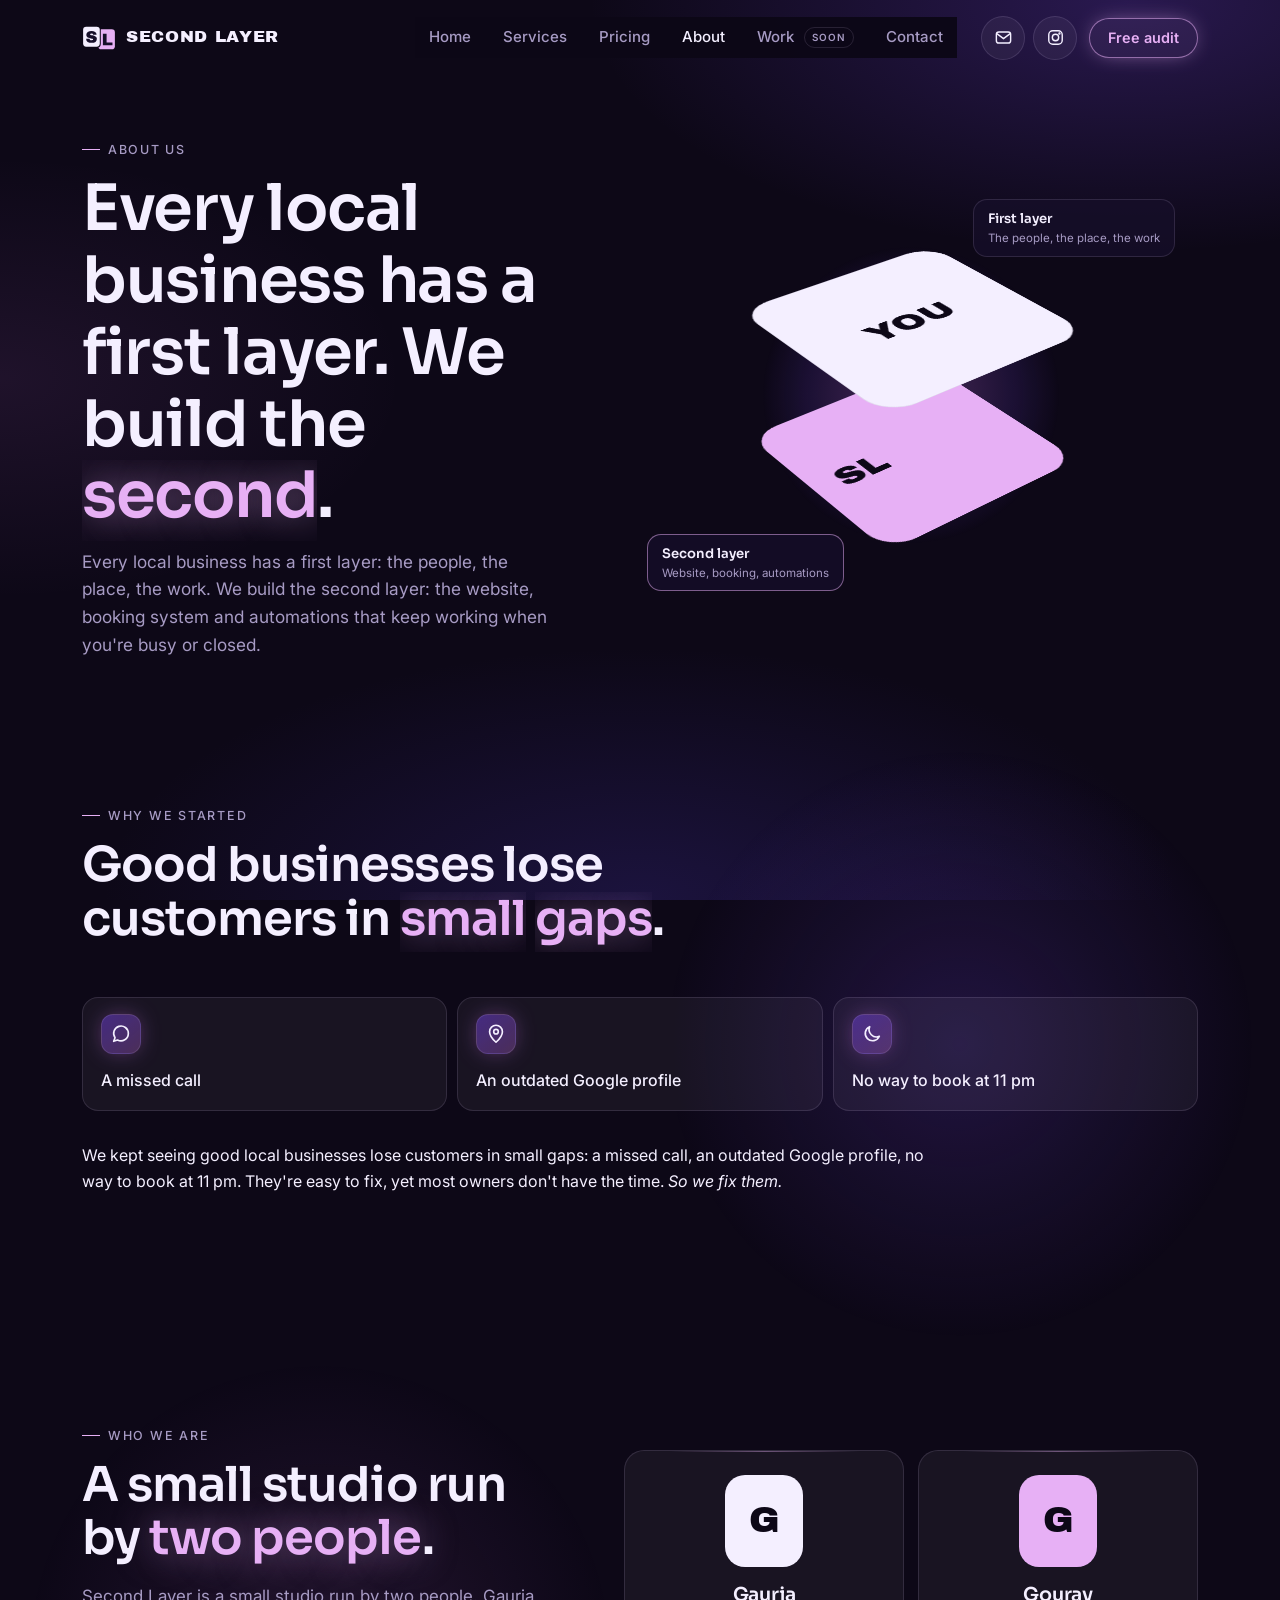
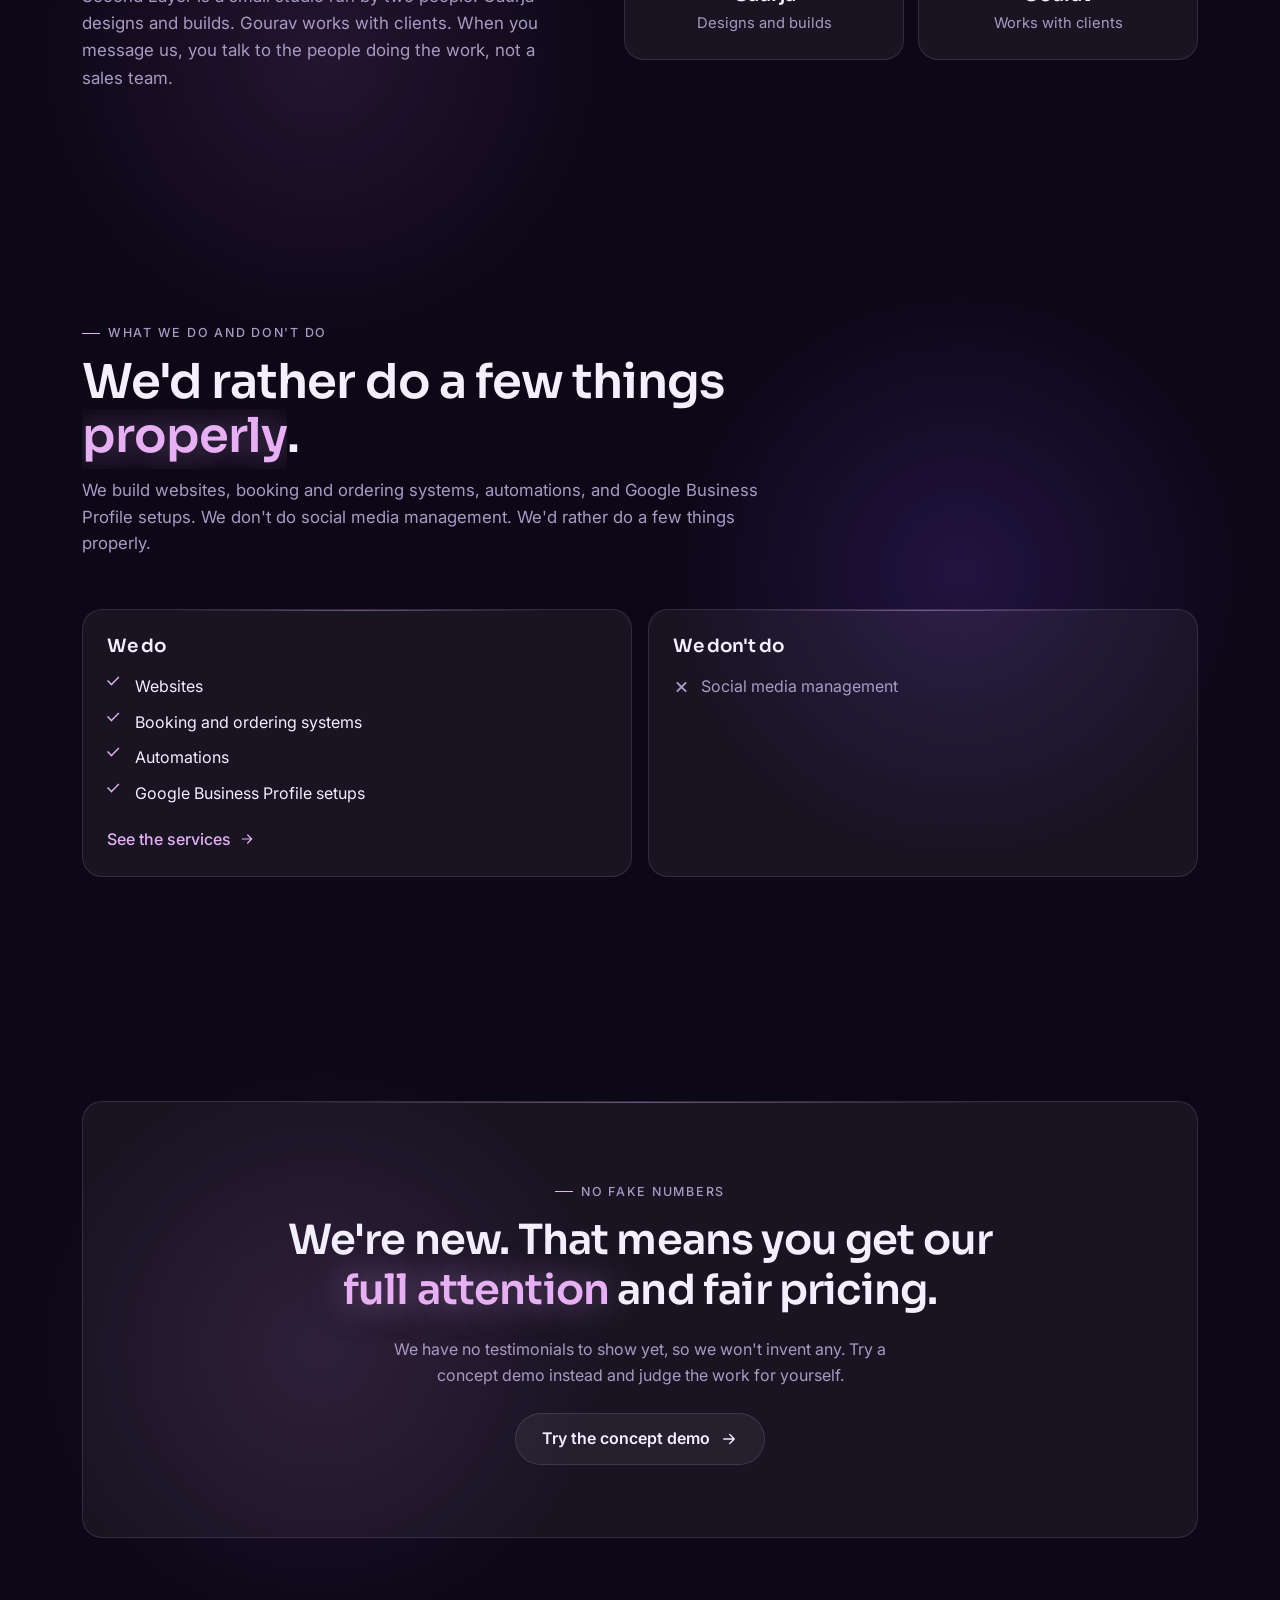
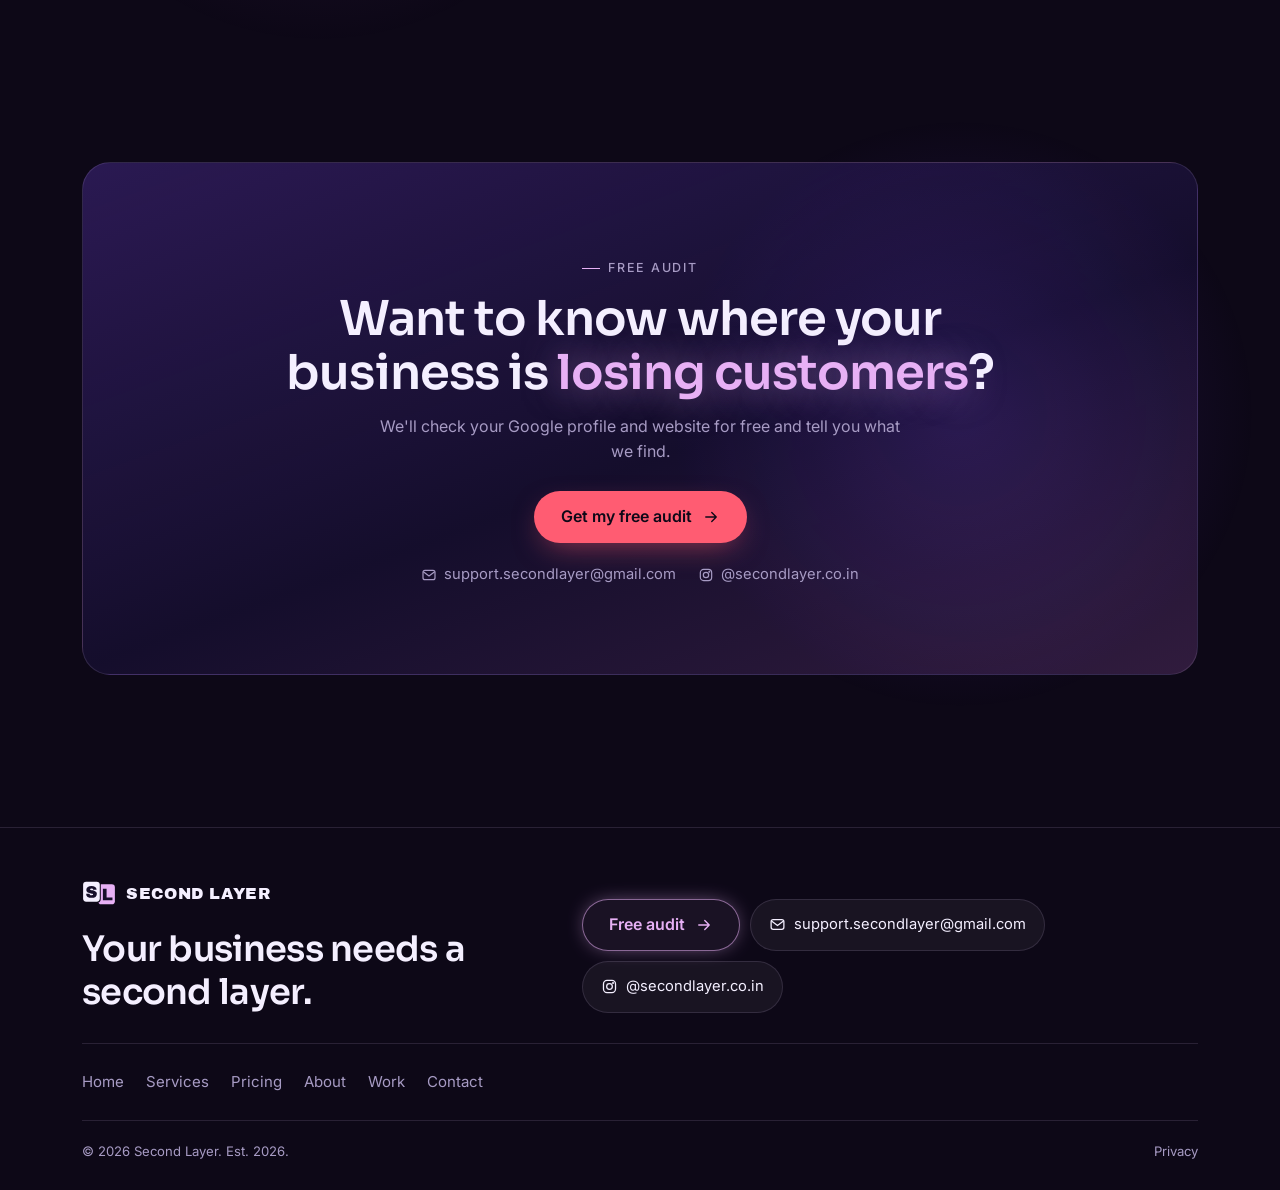
==== secondlayer-website/about.html @ 701767be "Add files via upload" ====
<!doctype html>
<html lang="en">
<head>
<meta charset="utf-8">
<meta name="viewport" content="width=device-width, initial-scale=1">
<title>About us | Second Layer</title>
<meta name="description" content="Every local business has a first layer: the people, the place, the work. Second Layer is a small studio that builds the second one.">
<meta name="theme-color" content="#160F2A">
<link rel="canonical" href="https://secondlayer.co.in/about">
<meta property="og:type" content="website">
<meta property="og:site_name" content="Second Layer">
<meta property="og:title" content="About us | Second Layer">
<meta property="og:description" content="A small studio that builds the second layer for local businesses.">
<meta property="og:image" content="https://secondlayer.co.in/assets/img/second-layer-logo-dark-bg.png">
<link rel="icon" href="assets/img/favicon.svg" type="image/svg+xml">
<link rel="icon" href="assets/img/favicon.ico" sizes="any">
<link rel="apple-touch-icon" href="assets/img/favicon-180.png">
<link rel="preconnect" href="https://fonts.googleapis.com">
<link rel="preconnect" href="https://fonts.gstatic.com" crossorigin>
<link rel="stylesheet" href="https://fonts.googleapis.com/css2?family=Inter:wght@400;500;600&family=Sora:wght@600&display=swap">
<link rel="stylesheet" href="https://fonts.googleapis.com/css2?family=Archivo+Black&text=SECONDLAYERYOUG&display=swap">
<link rel="stylesheet" href="assets/css/styles.css">
<script>document.documentElement.classList.add('js');</script>
</head>
<body data-page="about">
<a class="skip" href="#main">Skip to content</a>
<header id="site-nav"></header>

<main id="main">
  <!-- 1. The idea -->
  <section class="page-hero">
    <div class="container story">
      <div>
        <span class="eyebrow rv">About us</span>
        <h1 class="rv">Every local business has a first layer. We build the <span class="hl">second</span>.</h1>
        <p class="rv">Every local business has a first layer: the people, the place, the work. We build the second layer: the website, booking system and automations that keep working when you're busy or closed.</p>
      </div>
      <div class="layers rv" data-layers role="img" aria-label="Two stacked layers: your business on top, Second Layer underneath">
        <div class="layers-inner">
          <div class="layer two">SL</div>
          <div class="layer one">YOU</div>
        </div>
        <span class="layer-tag t1">First layer<small>The people, the place, the work</small></span>
        <span class="layer-tag t2">Second layer<small>Website, booking, automations</small></span>
      </div>
    </div>
  </section>

  <!-- 2. Why we started -->
  <section class="section">
    <div class="container">
      <div class="section-head rv">
        <span class="eyebrow">Why we started</span>
        <h2>Good businesses lose customers in <span class="hl">small gaps</span>.</h2>
      </div>
      <div class="gaps">
        <div class="gap-chip rv"><span class="icon-chip" data-icon="chat"></span>A missed call</div>
        <div class="gap-chip rv" style="--d:.1s"><span class="icon-chip" data-icon="pin"></span>An outdated Google profile</div>
        <div class="gap-chip rv" style="--d:.2s"><span class="icon-chip" data-icon="moon"></span>No way to book at 11 pm</div>
      </div>
      <p class="story big rv" style="margin-top:32px;max-width:860px;display:block">We kept seeing good local businesses lose customers in small gaps: a missed call, an outdated Google profile, no way to book at 11 pm. They're easy to fix, yet most owners don't have the time. <em>So we fix them.</em></p>
    </div>
  </section>

  <!-- 3. Who we are -->
  <section class="section">
    <div class="container story flip-side">
      <div class="people">
        <article class="card person rv"><div class="avatar" aria-hidden="true">G</div><h3>Gaurja</h3><p>Designs and builds</p></article>
        <article class="card person rv" style="--d:.1s"><div class="avatar" aria-hidden="true">G</div><h3>Gourav</h3><p>Works with clients</p></article>
      </div>
      <div class="rv">
        <span class="eyebrow">Who we are</span>
        <h2 style="margin:12px 0 18px">A small studio run by <span class="hl">two people</span>.</h2>
        <p class="muted" style="font-size:1.06rem">Second Layer is a small studio run by two people. Gaurja designs and builds. Gourav works with clients. When you message us, you talk to the people doing the work, not a sales team.</p>
      </div>
    </div>
  </section>

  <!-- 4. What we do and don't do -->
  <section class="section">
    <div class="container">
      <div class="section-head rv">
        <span class="eyebrow">What we do and don't do</span>
        <h2>We'd rather do a few things <span class="hl">properly</span>.</h2>
        <p>We build websites, booking and ordering systems, automations, and Google Business Profile setups. We don't do social media management. We'd rather do a few things properly.</p>
      </div>
      <div class="grid c2">
        <article class="card do rv">
          <h3>We do</h3>
          <ul class="check-list">
            <li>Websites</li>
            <li>Booking and ordering systems</li>
            <li>Automations</li>
            <li>Google Business Profile setups</li>
          </ul>
          <a class="link-arrow" href="services.html" data-icon-after="arrow" style="margin-top:10px">See the services</a>
        </article>
        <article class="card do rv" style="--d:.1s">
          <h3>We don't do</h3>
          <ul class="x-list">
            <li>Social media management</li>
          </ul>
        </article>
      </div>
    </div>
  </section>

  <!-- 5. Proof without faking it -->
  <section class="section">
    <div class="container">
      <div class="card proof rv">
        <span class="eyebrow">No fake numbers</span>
        <p class="big">We're new. That means you get our <span class="hl">full attention</span> and fair pricing.</p>
        <p class="muted" style="max-width:520px;margin:0 auto 24px">We have no testimonials to show yet, so we won't invent any. Try a concept demo instead and judge the work for yourself.</p>
        <a class="btn btn-ghost" href="index.html#demo" data-icon-after="arrow">Try the concept demo</a>
      </div>
    </div>
  </section>

  <!-- 6. Call to action -->
  <section class="section">
    <div class="container" data-render="cta"></div>
  </section>
</main>

<footer id="site-footer"></footer>
<script src="assets/js/content.js" defer></script>
<script src="assets/js/site.js" defer></script>
</body>
</html>
---- secondlayer-website/assets/css/styles.css ----
/* SECOND LAYER — styles. Mobile-first (360px), then scaled up. */
:root {
  --bg: #160F2A;
  --bg-glow: #2A1C4E;
  --orb1: #6A3FD1;
  --orb2: #C06BD8;
  --orb3: #3A2A8F;
  --text: #F4EFFF;
  --muted: #A79BC4;
  --orchid: #E7B0F5;
  --coral: #FF5C72;
  --card: rgba(255, 255, 255, 0.05);
  --line: rgba(230, 210, 255, 0.13);
  --radius: 20px;
  --nav-h: 64px;
  --ease: cubic-bezier(0.2, 0.7, 0.2, 1);
  --spring: cubic-bezier(0.34, 1.4, 0.5, 1);
}

*, *::before, *::after { box-sizing: border-box; }
html { -webkit-text-size-adjust: 100%; scroll-behavior: smooth; scroll-padding-top: calc(var(--nav-h) + 16px); }
body {
  margin: 0;
  background: var(--bg);
  color: var(--text);
  font-family: Inter, system-ui, -apple-system, "Segoe UI", Roboto, sans-serif;
  font-size: 16px;
  line-height: 1.6;
  overflow-x: hidden;
  -webkit-font-smoothing: antialiased;
}
/* Fixed glow backdrop: plain gradients, no blur filters, so it is cheap on phones. */
body::before {
  content: "";
  position: fixed;
  inset: 0;
  z-index: -1;
  background:
    radial-gradient(70% 45% at 85% 0%, rgba(106, 63, 209, 0.38), transparent 70%),
    radial-gradient(55% 40% at 0% 35%, rgba(192, 107, 216, 0.14), transparent 70%),
    radial-gradient(70% 45% at 50% 100%, rgba(58, 42, 143, 0.45), transparent 70%),
    radial-gradient(60% 60% at 50% 40%, var(--bg-glow), transparent 75%),
    var(--bg);
}
img, svg, canvas { display: block; max-width: 100%; }
a { color: inherit; text-decoration: none; }
button, input, select, textarea { font: inherit; color: inherit; }
h1, h2, h3, h4 { font-family: Sora, Inter, system-ui, sans-serif; font-weight: 600; line-height: 1.12; margin: 0; letter-spacing: -0.02em; }
h1 { font-size: clamp(2.2rem, 8.6vw, 4.6rem); }
h2 { font-size: clamp(1.7rem, 5.6vw, 3rem); }
h3 { font-size: 1.15rem; line-height: 1.3; letter-spacing: -0.01em; }
p { margin: 0; }
ul { margin: 0; padding: 0; list-style: none; }
:focus-visible { outline: 2px solid var(--orchid); outline-offset: 3px; border-radius: 6px; }
::selection { background: var(--orchid); color: var(--bg); }

.container { width: 100%; max-width: 1180px; margin: 0 auto; padding: 0 20px; }
.section { padding: 72px 0; position: relative; }
.muted { color: var(--muted); }
.hl { color: var(--orchid); }
.center { text-align: center; }
.eyebrow {
  display: inline-flex; align-items: center; gap: 8px;
  font-size: 0.78rem; font-weight: 500; letter-spacing: 0.14em; text-transform: uppercase; color: var(--muted);
}
.eyebrow::before { content: ""; width: 18px; height: 1px; background: var(--orchid); }
.section-head { max-width: 720px; margin-bottom: 36px; }
.section-head.center { margin-left: auto; margin-right: auto; }
.section-head h2 { margin: 12px 0 14px; }
.section-head p { color: var(--muted); font-size: 1.05rem; }
.skip { position: absolute; left: -999px; top: 8px; background: var(--text); color: var(--bg); padding: 8px 14px; border-radius: 8px; z-index: 200; }
.skip:focus { left: 8px; }

/* ---------- Buttons ---------- */
.btn {
  display: inline-flex; align-items: center; justify-content: center; gap: 10px;
  min-height: 52px; padding: 0 26px; border-radius: 999px; border: 1px solid transparent;
  font-weight: 600; font-size: 1rem; cursor: pointer; white-space: nowrap;
  transition: transform 0.25s var(--ease), box-shadow 0.25s var(--ease), background 0.25s, border-color 0.25s;
}
.btn svg { width: 18px; height: 18px; transition: transform 0.25s var(--ease); }
.btn:hover svg { transform: translateX(3px); }
.btn:active { transform: scale(0.97); }
.btn-coral { background: var(--coral); color: var(--bg); box-shadow: 0 10px 30px -10px rgba(255, 92, 114, 0.6); }
.btn-coral:hover { transform: translateY(-2px); box-shadow: 0 16px 36px -10px rgba(255, 92, 114, 0.7); }
.btn-ghost { background: var(--card); border-color: var(--line); color: var(--text); }
.btn-ghost:hover { border-color: var(--orchid); background: rgba(255, 255, 255, 0.08); }
.btn-outline { border-color: rgba(231, 176, 245, 0.55); color: var(--orchid); background: rgba(231, 176, 245, 0.06); }
.btn-outline:hover { background: var(--orchid); color: var(--bg); }
.btn-sm { min-height: 40px; padding: 0 18px; font-size: 0.9rem; }
.btn-block { width: 100%; }
.link-arrow { display: inline-flex; align-items: center; gap: 8px; color: var(--orchid); font-weight: 500; }
.link-arrow svg { width: 16px; height: 16px; transition: transform 0.25s var(--ease); }
.link-arrow:hover svg { transform: translateX(4px); }

/* ---------- Glass card ---------- */
.card {
  position: relative; background: var(--card); border: 1px solid var(--line); border-radius: var(--radius);
  padding: 24px; overflow: hidden;
  transition: border-color 0.3s, transform 0.3s var(--ease), background 0.3s;
}
.card::after { /* soft light that follows the pointer (set by JS) */
  content: ""; position: absolute; inset: 0; pointer-events: none; opacity: 0; transition: opacity 0.3s;
  background: radial-gradient(260px circle at var(--mx, 50%) var(--my, 0%), rgba(231, 176, 245, 0.14), transparent 70%);
}
.card:hover { border-color: rgba(231, 176, 245, 0.4); }
.card:hover::after { opacity: 1; }
.icon-chip {
  width: 46px; height: 46px; border-radius: 14px; display: grid; place-items: center; margin-bottom: 18px;
  background: linear-gradient(140deg, rgba(106, 63, 209, 0.55), rgba(192, 107, 216, 0.3)); border: 1px solid var(--line);
}
.icon-chip svg { width: 22px; height: 22px; color: var(--text); }
.grid { display: grid; gap: 16px; }
.check-list li { position: relative; padding-left: 28px; margin-bottom: 10px; color: var(--text); }
.check-list li::before {
  content: ""; position: absolute; left: 0; top: 0.42em; width: 16px; height: 9px;
  border-left: 2px solid var(--orchid); border-bottom: 2px solid var(--orchid); transform: rotate(-45deg) scale(0.7); transform-origin: left top;
}
.check-list.muted li { color: var(--muted); }

/* ---------- Reveal on scroll ---------- */
.js .rv { opacity: 0; transform: translateY(26px); transition: opacity 0.7s var(--ease), transform 0.7s var(--ease); transition-delay: var(--d, 0s); }
.js .rv.in { opacity: 1; transform: none; }

/* ---------- Scroll progress + cursor glow ---------- */
.progress { position: fixed; top: 0; left: 0; height: 2px; width: 100%; background: var(--orchid); transform: scaleX(0); transform-origin: left; z-index: 120; }
.cursor-glow {
  position: fixed; left: 0; top: 0; width: 520px; height: 520px; margin: -260px 0 0 -260px; border-radius: 50%; pointer-events: none; z-index: 0;
  background: radial-gradient(circle, rgba(106, 63, 209, 0.16), transparent 65%); opacity: 0; transition: opacity 0.4s; will-change: transform;
}
main, footer { position: relative; z-index: 1; }

/* ---------- Navigation ---------- */
.site-nav {
  position: fixed; top: 0; left: 0; right: 0; height: var(--nav-h); z-index: 100;
  transition: background 0.3s, border-color 0.3s; border-bottom: 1px solid transparent;
}
.site-nav.scrolled, .site-nav.open { background: rgba(22, 15, 42, 0.82); -webkit-backdrop-filter: blur(14px); backdrop-filter: blur(14px); border-bottom-color: var(--line); }
.nav-inner { height: 100%; display: flex; align-items: center; gap: 12px; }
.brand { display: flex; align-items: center; gap: 10px; margin-right: auto; }
.brand img { width: 34px; height: 34px; }
.wordmark { font-family: "Archivo Black", Sora, sans-serif; font-size: 0.8rem; letter-spacing: 0.04em; white-space: nowrap; }
@media (max-width: 339px) { .wordmark { display: none; } }
@media (max-width: 959px) { .site-nav .btn-sm { padding: 0 14px; } }
.nav-links {
  position: fixed; top: var(--nav-h); left: 0; right: 0; padding: 12px 20px 28px;
  background: rgba(22, 15, 42, 0.97); border-bottom: 1px solid var(--line);
  display: flex; flex-direction: column; opacity: 0; visibility: hidden; transform: translateY(-10px);
  transition: opacity 0.25s, transform 0.25s var(--ease), visibility 0.25s;
}
.site-nav.open .nav-links { opacity: 1; visibility: visible; transform: none; }
.nav-links a { padding: 14px 4px; font-size: 1.1rem; font-family: Sora, sans-serif; font-weight: 600; border-bottom: 1px solid var(--line); display: flex; align-items: center; gap: 10px; color: var(--text); }
.nav-links a[aria-current="page"] { color: var(--orchid); }
.nav-tag { font-family: Inter, sans-serif; font-size: 0.62rem; font-weight: 600; letter-spacing: 0.1em; text-transform: uppercase; padding: 2px 7px; border-radius: 999px; border: 1px solid var(--line); color: var(--muted); }
.nav-toggle { width: 44px; height: 44px; border-radius: 12px; border: 1px solid var(--line); background: var(--card); display: grid; place-items: center; cursor: pointer; }
.nav-toggle span { display: block; width: 18px; height: 2px; background: var(--text); border-radius: 2px; transition: transform 0.3s var(--ease), opacity 0.2s; }
.nav-toggle span + span { margin-top: 5px; }
.site-nav.open .nav-toggle span:nth-child(1) { transform: translateY(7px) rotate(45deg); }
.site-nav.open .nav-toggle span:nth-child(2) { opacity: 0; }
.site-nav.open .nav-toggle span:nth-child(3) { transform: translateY(-7px) rotate(-45deg); }

/* ---------- Hero ---------- */
.hero { position: relative; --p: 0; }
.hero-stage { position: relative; min-height: 100svh; overflow: hidden; display: flex; flex-direction: column; }
.has-3d .hero { height: 190vh; height: 190svh; }
.has-3d .hero-stage { position: sticky; top: 0; height: 100vh; height: 100svh; }
.hero-visual { position: absolute; inset: 0; pointer-events: none; }
#hero-canvas { width: 100%; height: 100%; opacity: 0; transition: opacity 1s; }
.three-ready #hero-canvas { opacity: 1; }
.hero-fallback { position: absolute; left: 50%; bottom: 7%; width: min(46vw, 210px); transform: translateX(-50%); transition: opacity 0.6s; }
.hero-fallback::before { content: ""; position: absolute; inset: -45%; border-radius: 50%; background: radial-gradient(circle, rgba(192, 107, 216, 0.35), rgba(106, 63, 209, 0.18) 45%, transparent 70%); }
.hero-fallback img { position: relative; width: 100%; animation: floaty 6s ease-in-out infinite; }
.three-ready .hero-fallback { opacity: 0; }
@keyframes floaty { 0%, 100% { transform: translateY(0) rotate(-2deg); } 50% { transform: translateY(-12px) rotate(2deg); } }
.hero-copy { position: relative; padding-top: calc(var(--nav-h) + 28px); padding-bottom: 40px; }
.hero-a { max-width: 640px; opacity: calc(1 - var(--p) * 3.4); transform: translateY(calc(var(--p) * -60px)); }
.hero-a h1 { margin: 16px 0 16px; }
.hero-a .lead { color: var(--muted); font-size: 1.05rem; max-width: 520px; }
.hero-actions { display: flex; flex-direction: column; gap: 12px; margin-top: 26px; }
.hero-chips { display: none; }
.hero-b { display: none; }
.has-3d .hero-b {
  display: block; position: absolute; left: 20px; right: 20px; top: calc(var(--nav-h) + 28px); max-width: 560px;
  opacity: calc((var(--p) - 0.5) * 3.4); transform: translateY(calc((1 - var(--p)) * 50px)); pointer-events: none;
}
.hero-b h2 { margin: 14px 0 12px; }
.stack-label {
  position: absolute; left: 0; top: 0; padding: 8px 14px; border-radius: 14px; white-space: nowrap; text-align: center;
  background: rgba(22, 15, 42, 0.72); border: 1px solid var(--line); -webkit-backdrop-filter: blur(8px); backdrop-filter: blur(8px);
  font-family: Sora, sans-serif; font-weight: 600; font-size: 0.85rem; opacity: calc((var(--p) - 0.72) * 5); display: none;
}
.three-ready .stack-label { display: block; }
.stack-label small { display: block; font-family: Inter, sans-serif; font-weight: 400; font-size: 0.72rem; color: var(--muted); }
.stack-label.bottom { border-color: rgba(231, 176, 245, 0.5); }
.scroll-hint { display: none; }

/* ---------- Marquee ---------- */
.marquee { border-top: 1px solid var(--line); border-bottom: 1px solid var(--line); overflow: hidden; padding: 16px 0; -webkit-mask-image: linear-gradient(90deg, transparent, #000 12%, #000 88%, transparent); mask-image: linear-gradient(90deg, transparent, #000 12%, #000 88%, transparent); }
.marquee-track { display: flex; gap: 40px; width: max-content; animation: marquee 30s linear infinite; }
.marquee span { font-family: Sora, sans-serif; font-weight: 600; font-size: 1rem; color: var(--muted); display: inline-flex; align-items: center; gap: 40px; white-space: nowrap; }
.marquee span::after { content: ""; width: 6px; height: 6px; border-radius: 2px; background: var(--orchid); transform: rotate(45deg); }
@keyframes marquee { to { transform: translateX(-50%); } }

/* ---------- Problems ---------- */
.problem .fix { margin-top: 16px; padding-top: 14px; border-top: 1px solid var(--line); font-size: 0.92rem; color: var(--orchid); display: flex; gap: 8px; align-items: flex-start; }
.problem .fix svg { width: 16px; height: 16px; flex: none; margin-top: 4px; }
.problem p { color: var(--muted); margin-top: 8px; font-size: 0.96rem; }

/* ---------- Industry selector ---------- */
.tabs { display: flex; gap: 8px; overflow-x: auto; padding: 4px 20px 12px; margin: 0 -20px; scrollbar-width: none; }
.tabs::-webkit-scrollbar { display: none; }
.tab { flex: none; min-height: 44px; padding: 0 18px; border-radius: 999px; border: 1px solid var(--line); background: var(--card); color: var(--muted); font-weight: 500; cursor: pointer; transition: all 0.25s; }
.tab[aria-selected="true"] { background: var(--orchid); border-color: var(--orchid); color: var(--bg); }
.industry-panel { margin-top: 8px; padding: 28px 24px; }
.industry-panel h3 { font-size: clamp(1.3rem, 4.4vw, 1.9rem); margin-bottom: 20px; }
.industry-panel .suggest { margin-top: 20px; padding-top: 18px; border-top: 1px solid var(--line); display: flex; flex-direction: column; gap: 14px; }
.industry-panel .suggest small { color: var(--muted); display: block; font-size: 0.8rem; }
.industry-panel .suggest strong { font-family: Sora, sans-serif; font-weight: 600; }
.swap { animation: swap 0.45s var(--ease); }
@keyframes swap { from { opacity: 0; transform: translateY(12px); } }

/* ---------- Services ---------- */
.service-card { display: flex; flex-direction: column; }
.service-card .outcome { color: var(--orchid); font-size: 0.85rem; font-weight: 500; margin-bottom: 6px; }
.service-card p { color: var(--muted); margin: 10px 0 18px; font-size: 0.96rem; }
.service-card .foot { margin-top: auto; display: flex; align-items: center; justify-content: space-between; gap: 12px; padding-top: 16px; border-top: 1px solid var(--line); }
.from { font-size: 0.82rem; color: var(--muted); }
.from b { display: block; font-family: Sora, sans-serif; font-weight: 600; font-size: 1.15rem; color: var(--text); }
.service-detail { padding: 28px 22px; margin-bottom: 20px; scroll-margin-top: calc(var(--nav-h) + 20px); }
.service-detail .num { font-family: Sora, sans-serif; font-weight: 600; font-size: 0.85rem; color: var(--muted); letter-spacing: 0.1em; }
.service-detail h2 { font-size: clamp(1.5rem, 5vw, 2.2rem); margin: 8px 0 6px; }
.service-detail .outcome { color: var(--orchid); font-weight: 500; margin-bottom: 14px; }
.service-detail .desc { color: var(--muted); }
.service-detail h4 { font-size: 0.78rem; letter-spacing: 0.14em; text-transform: uppercase; color: var(--muted); font-family: Inter, sans-serif; font-weight: 500; margin: 26px 0 14px; }
.benefit { display: flex; gap: 12px; align-items: flex-start; padding: 14px 16px; border-radius: 14px; background: rgba(231, 176, 245, 0.07); border: 1px solid rgba(231, 176, 245, 0.16); margin-bottom: 10px; font-weight: 500; }
.benefit svg { width: 18px; height: 18px; color: var(--orchid); flex: none; margin-top: 3px; }
.detail-foot { margin-top: 24px; padding-top: 20px; border-top: 1px solid var(--line); display: flex; flex-direction: column; gap: 16px; }
.ideal { font-size: 0.92rem; color: var(--muted); }
.ideal b { color: var(--text); font-weight: 500; }

/* ---------- Demo visuals ---------- */
.demo-grid { display: grid; gap: 20px; }
.demo-card { padding: 26px 22px; }
.demo-card h3 { margin-bottom: 8px; }
.demo-card > p { color: var(--muted); margin-bottom: 22px; font-size: 0.96rem; }
.tag { display: inline-block; font-size: 0.68rem; letter-spacing: 0.12em; text-transform: uppercase; font-weight: 600; color: var(--muted); border: 1px solid var(--line); border-radius: 999px; padding: 3px 10px; margin-bottom: 14px; }
.phone { width: min(100%, 290px); margin: 0 auto; border-radius: 34px; border: 1px solid rgba(230, 210, 255, 0.25); background: #0f0a1e; padding: 10px; box-shadow: 0 30px 60px -30px rgba(106, 63, 209, 0.7); }
.phone-screen { border-radius: 26px; background: linear-gradient(180deg, #1d1436, #130d25); min-height: 380px; display: flex; flex-direction: column; overflow: hidden; }
.chat-head { display: flex; align-items: center; gap: 10px; padding: 14px; border-bottom: 1px solid var(--line); font-weight: 500; font-size: 0.9rem; }
.chat-head i { width: 30px; height: 30px; border-radius: 50%; background: linear-gradient(140deg, var(--orb1), var(--orb2)); flex: none; }
.chat-head small { display: block; color: var(--muted); font-weight: 400; font-size: 0.72rem; }
.chat-body { flex: 1; padding: 14px 12px; display: flex; flex-direction: column; gap: 10px; }
.bubble { max-width: 84%; padding: 9px 13px; border-radius: 16px; font-size: 0.86rem; line-height: 1.45; opacity: 0; transform: translateY(10px) scale(0.96); transition: opacity 0.35s, transform 0.35s var(--spring); }
.bubble.show { opacity: 1; transform: none; }
.bubble.them { align-self: flex-start; background: rgba(255, 255, 255, 0.08); border-bottom-left-radius: 5px; }
.bubble.us { align-self: flex-end; background: linear-gradient(140deg, #5a35b8, #8a4fc9); border-bottom-right-radius: 5px; }
.bubble small { display: block; font-size: 0.65rem; opacity: 0.7; margin-top: 3px; }
.gbp { border-radius: 18px; border: 1px solid var(--line); background: rgba(15, 10, 30, 0.6); padding: 16px; }
.gbp-search { display: flex; align-items: center; gap: 10px; padding: 11px 14px; border-radius: 999px; background: rgba(255, 255, 255, 0.07); font-size: 0.9rem; color: var(--muted); margin-bottom: 14px; }
.gbp-search svg { width: 16px; height: 16px; flex: none; }
.gbp-result { border-radius: 14px; padding: 14px; background: rgba(231, 176, 245, 0.08); border: 1px solid rgba(231, 176, 245, 0.35); }
.gbp-result b { font-family: Sora, sans-serif; font-weight: 600; }
.gbp-result .meta { font-size: 0.8rem; color: var(--muted); margin: 2px 0 12px; }
.gbp-chips { display: flex; flex-wrap: wrap; gap: 6px; }
.gbp-chips span { font-size: 0.74rem; padding: 4px 10px; border-radius: 999px; border: 1px solid var(--line); }
.gbp-rows { margin-top: 12px; display: grid; gap: 8px; }
.gbp-rows div { height: 44px; border-radius: 12px; background: rgba(255, 255, 255, 0.04); border: 1px solid var(--line); opacity: 0.6; }
.nfc { margin-top: 18px; display: flex; align-items: center; gap: 16px; }
.nfc-card { flex: none; width: 124px; height: 78px; border-radius: 12px; padding: 10px 12px; background: linear-gradient(135deg, #2f2060, #6A3FD1 60%, #C06BD8); border: 1px solid rgba(255, 255, 255, 0.25); display: flex; flex-direction: column; justify-content: space-between; font-size: 0.62rem; font-weight: 600; letter-spacing: 0.08em; transform: rotate(-6deg); animation: tap 3.2s ease-in-out infinite; box-shadow: 0 16px 30px -14px rgba(192, 107, 216, 0.8); }
.nfc-card svg { width: 20px; height: 20px; align-self: flex-end; }
.nfc p { font-size: 0.9rem; color: var(--muted); }
@keyframes tap { 0%, 100% { transform: rotate(-6deg) translateY(0); } 50% { transform: rotate(-2deg) translateY(-8px); } }

/* ---------- Steps ---------- */
.steps { counter-reset: step; display: grid; gap: 16px; }
.step { counter-increment: step; padding-top: 22px; }
.step::before { content: "0" counter(step); font-family: Sora, sans-serif; font-weight: 600; font-size: 2.2rem; color: transparent; -webkit-text-stroke: 1px var(--orchid); display: block; margin-bottom: 12px; }
.step p { color: var(--muted); margin-top: 8px; font-size: 0.96rem; }
.delivery { margin-top: 22px; font-size: 0.9rem; color: var(--muted); text-align: center; }

/* ---------- Pricing ---------- */
.banner { display: flex; gap: 12px; align-items: flex-start; padding: 14px 18px; border-radius: 16px; border: 1px solid rgba(231, 176, 245, 0.4); background: rgba(231, 176, 245, 0.08); margin-bottom: 28px; font-size: 0.95rem; }
.banner svg { width: 18px; height: 18px; color: var(--orchid); flex: none; margin-top: 3px; }
.region { display: inline-flex; padding: 5px; border-radius: 999px; border: 1px solid var(--line); background: var(--card); position: relative; }
.region button { position: relative; z-index: 1; min-height: 42px; padding: 0 20px; border: 0; background: none; border-radius: 999px; cursor: pointer; font-weight: 600; color: var(--muted); transition: color 0.25s; }
.region button[aria-pressed="true"] { color: var(--bg); }
.region .pill { position: absolute; top: 5px; bottom: 5px; left: 5px; width: 0; border-radius: 999px; background: var(--orchid); transition: transform 0.35s var(--ease), width 0.35s var(--ease); }
.region-sub { margin-top: 10px; font-size: 0.85rem; color: var(--muted); min-height: 1.4em; }
.region-wrap { margin-bottom: 30px; }
.packages { display: grid; gap: 18px; align-items: stretch; }
.package { display: flex; flex-direction: column; padding: 28px 24px; }
.package.popular { border-color: var(--orchid); background: rgba(231, 176, 245, 0.07); }
.badge { align-self: flex-start; font-size: 0.7rem; letter-spacing: 0.12em; text-transform: uppercase; font-weight: 600; padding: 4px 12px; border-radius: 999px; background: var(--orchid); color: var(--bg); margin-bottom: 14px; }
.package h3 { font-size: 1.35rem; }
.package .best { color: var(--muted); font-size: 0.92rem; margin: 6px 0 20px; min-height: 2.9em; }
.price small { display: block; font-size: 0.78rem; color: var(--muted); letter-spacing: 0.06em; text-transform: uppercase; }
.price b { font-family: Sora, sans-serif; font-weight: 600; font-size: 2.3rem; letter-spacing: -0.02em; line-height: 1.2; display: inline-block; }
.price-flip { animation: flip 0.45s var(--ease); }
@keyframes flip { from { opacity: 0; transform: translateY(10px); } }
.package ul { margin: 22px 0; }
.package .meta { font-size: 0.85rem; color: var(--muted); margin-bottom: 18px; display: flex; align-items: center; gap: 8px; }
.package .meta svg { width: 15px; height: 15px; }
.package .btn { margin-top: auto; }
.price-group { margin-top: 18px; padding: 8px 22px; }
.price-group h3 { padding: 18px 0 14px; color: var(--orchid); font-size: 0.82rem; letter-spacing: 0.14em; text-transform: uppercase; font-family: Inter, sans-serif; font-weight: 600; }
.price-row { display: flex; align-items: center; justify-content: space-between; gap: 16px; padding: 16px 0; border-top: 1px solid var(--line); }
.price-row .name { font-weight: 500; }
.price-row .name small { display: block; color: var(--muted); font-weight: 400; font-size: 0.82rem; }
.price-row .amt { text-align: right; flex: none; }
.price-row .amt small { display: block; font-size: 0.68rem; color: var(--muted); letter-spacing: 0.08em; text-transform: uppercase; }
.price-row .amt b { font-family: Sora, sans-serif; font-weight: 600; font-size: 1.15rem; display: inline-block; }
.notes { margin-top: 26px; display: grid; gap: 8px; font-size: 0.86rem; color: var(--muted); }
.notes li { padding-left: 16px; position: relative; }
.notes li::before { content: ""; position: absolute; left: 0; top: 0.65em; width: 5px; height: 5px; border-radius: 50%; background: var(--muted); }

/* ---------- FAQ ---------- */
.faq { max-width: 820px; margin: 0 auto; }
.faq details { border-bottom: 1px solid var(--line); }
.faq summary { list-style: none; cursor: pointer; padding: 20px 44px 20px 0; position: relative; font-family: Sora, sans-serif; font-weight: 600; font-size: 1.02rem; }
.faq summary::-webkit-details-marker { display: none; }
.faq summary::before, .faq summary::after { content: ""; position: absolute; right: 8px; top: 50%; width: 14px; height: 2px; background: var(--orchid); transition: transform 0.3s var(--ease); }
.faq summary::after { transform: rotate(90deg); }
.faq details[open] summary::after { transform: rotate(0); }
.faq details p { color: var(--muted); padding: 0 0 22px; max-width: 680px; }

/* ---------- Coming soon ---------- */
.soon { text-align: center; overflow: hidden; }
.soon-word { font-family: Sora, sans-serif; font-weight: 600; font-size: clamp(3.4rem, 19vw, 13rem); line-height: 0.95; letter-spacing: -0.04em; text-transform: uppercase; }
.soon-word .o { display: block; color: var(--orchid); opacity: 0.38; }
.soon-word .f { display: block; color: var(--text); }
.soon-word span span { display: inline-block; animation: rise 0.9s var(--spring) both; animation-delay: calc(var(--i) * 0.06s); }
@keyframes rise { from { opacity: 0; transform: translateY(60%) rotate(6deg); } }
.soon p { max-width: 560px; margin: 26px auto 0; color: var(--muted); font-size: 1.05rem; }
.soon .hero-actions { align-items: center; }
.pulse-dot { display: inline-block; width: 8px; height: 8px; border-radius: 50%; background: var(--orchid); margin-right: 4px; animation: pulse 1.8s ease-in-out infinite; }
@keyframes pulse { 50% { opacity: 0.3; transform: scale(0.7); } }

/* ---------- CTA band ---------- */
.cta-band { text-align: center; padding: 48px 24px; border-radius: 28px; border: 1px solid var(--line); position: relative; overflow: hidden; background: linear-gradient(160deg, rgba(106, 63, 209, 0.32), rgba(58, 42, 143, 0.18) 55%, rgba(192, 107, 216, 0.2)); }
.cta-band h2 { max-width: 760px; margin: 14px auto 14px; }
.cta-band p { color: var(--muted); max-width: 540px; margin: 0 auto 26px; }
.cta-alt { margin-top: 20px; display: flex; flex-wrap: wrap; justify-content: center; gap: 8px 22px; font-size: 0.92rem; color: var(--muted); }
.cta-alt a { display: inline-flex; align-items: center; gap: 7px; }
.cta-alt a:hover { color: var(--orchid); }
.cta-alt svg { width: 16px; height: 16px; }

/* ---------- Page hero (inner pages) ---------- */
.page-hero { padding: calc(var(--nav-h) + 56px) 0 28px; }
.page-hero h1 { font-size: clamp(2.1rem, 7.6vw, 4rem); margin: 14px 0 16px; max-width: 880px; }
.page-hero p { color: var(--muted); font-size: 1.08rem; max-width: 620px; }
.page-hero .hero-actions { margin-top: 24px; }

/* ---------- About ---------- */
.about-grid { display: grid; gap: 22px; }
.about-mark { display: grid; place-items: center; padding: 36px; min-height: 280px; }
.about-mark img { width: min(70%, 300px); animation: floaty 7s ease-in-out infinite; }
.prose p { color: var(--muted); margin-bottom: 16px; font-size: 1.04rem; }
.prose p strong { color: var(--text); font-weight: 500; }
.value h3 { margin-bottom: 8px; }
.value p { color: var(--muted); font-size: 0.96rem; }
.places { display: flex; flex-wrap: wrap; gap: 8px; margin-top: 18px; }
.places span { padding: 7px 14px; border-radius: 999px; border: 1px solid var(--line); background: var(--card); font-size: 0.88rem; }

/* ---------- Forms ---------- */
.form { display: grid; gap: 14px; }
.field label, .field legend { display: block; font-size: 0.84rem; font-weight: 500; margin-bottom: 6px; padding: 0; }
.field input, .field select, .field textarea {
  width: 100%; min-height: 50px; padding: 12px 16px; border-radius: 14px; border: 1px solid var(--line);
  background: rgba(255, 255, 255, 0.05); font-size: 1rem; transition: border-color 0.2s, background 0.2s;
}
.field textarea { min-height: 110px; resize: vertical; }
.field select { appearance: none; -webkit-appearance: none; background-image: linear-gradient(45deg, transparent 50%, var(--muted) 50%), linear-gradient(135deg, var(--muted) 50%, transparent 50%); background-position: calc(100% - 22px) 22px, calc(100% - 16px) 22px; background-size: 6px 6px; background-repeat: no-repeat; }
.field select option { background: var(--bg); color: var(--text); }
.field input::placeholder, .field textarea::placeholder { color: rgba(167, 155, 196, 0.65); }
.field input:focus, .field select:focus, .field textarea:focus { outline: none; border-color: var(--orchid); background: rgba(255, 255, 255, 0.08); }
.field.bad input, .field.bad select { border-color: var(--coral); }
.field .err { display: none; color: var(--coral); font-size: 0.8rem; margin-top: 5px; }
.field.bad .err { display: block; }
fieldset.field { border: 0; margin: 0; padding: 0; min-width: 0; }
.choices { display: flex; flex-wrap: wrap; gap: 8px; }
.choices label { margin: 0; cursor: pointer; }
.choices input { position: absolute; opacity: 0; width: 1px; height: 1px; min-height: 0; padding: 0; }
.choices span { display: inline-flex; align-items: center; min-height: 42px; padding: 0 16px; border-radius: 999px; border: 1px solid var(--line); background: var(--card); font-size: 0.9rem; font-weight: 500; transition: all 0.2s; }
.choices input:checked + span { background: var(--orchid); border-color: var(--orchid); color: var(--bg); }
.choices input:focus-visible + span { outline: 2px solid var(--orchid); outline-offset: 3px; }
.hp { position: absolute !important; left: -9999px; width: 1px; height: 1px; overflow: hidden; }
.form-note { font-size: 0.8rem; color: var(--muted); text-align: center; }
.form-note a { text-decoration: underline; }
.form-status { display: none; padding: 12px 14px; border-radius: 12px; font-size: 0.9rem; background: rgba(231, 176, 245, 0.1); border: 1px solid rgba(231, 176, 245, 0.35); }
.form-status.show { display: block; }
.two { display: grid; gap: 14px; }
.contact-grid { display: grid; gap: 20px; }
.contact-way { display: flex; align-items: center; gap: 16px; padding: 20px; }
.contact-way .icon-chip { margin: 0; flex: none; }
.contact-way small { display: block; color: var(--muted); font-size: 0.8rem; }
.contact-way b { font-weight: 500; word-break: break-word; }

/* ---------- Modal (audit popup) ---------- */
.modal { position: fixed; inset: 0; z-index: 200; display: grid; place-items: end center; visibility: hidden; }
.modal.open { visibility: visible; }
.modal-backdrop { position: absolute; inset: 0; background: rgba(10, 6, 22, 0.72); opacity: 0; transition: opacity 0.4s; -webkit-backdrop-filter: blur(6px); backdrop-filter: blur(6px); }
.modal.open .modal-backdrop { opacity: 1; }
.modal-shell { position: relative; width: 100%; max-width: 480px; padding: 1.5px; border-radius: 28px 28px 0 0; overflow: hidden; transform: translateY(100%); transition: transform 0.55s var(--spring); max-height: 94svh; display: flex; }
.modal.open .modal-shell { transform: none; }
.modal-shell::before { /* slow rotating iridescent border */
  content: ""; position: absolute; left: 50%; top: 50%; width: 180%; aspect-ratio: 1; margin: -90% 0 0 -90%;
  background: conic-gradient(from 0deg, var(--orb1), var(--orb2), var(--orchid), var(--orb3), var(--orb1)); animation: spin 7s linear infinite;
}
@keyframes spin { to { transform: rotate(360deg); } }
.modal-card { position: relative; width: 100%; border-radius: 27px 27px 0 0; background: linear-gradient(180deg, #24183f, #170f2c); padding: 26px 20px 22px; overflow-y: auto; overscroll-behavior: contain; scrollbar-width: thin; scrollbar-color: rgba(230, 210, 255, 0.25) transparent; }
.modal-close { position: absolute; top: 12px; right: 12px; width: 40px; height: 40px; border-radius: 50%; border: 1px solid var(--line); background: var(--card); cursor: pointer; display: grid; place-items: center; z-index: 2; }
.modal-close svg { width: 16px; height: 16px; }
.modal-close:hover { border-color: var(--orchid); }
.modal-top { display: flex; align-items: center; gap: 14px; margin-bottom: 14px; padding-right: 44px; }
.modal-art { flex: none; width: 62px; height: 62px; }
.modal-art svg { width: 100%; height: 100%; overflow: visible; }
.modal-art .tile-l { transform: translateX(-120px); opacity: 0; }
.modal.open .modal-art .tile-l { animation: slideout 0.9s 0.35s var(--spring) forwards; }
.modal.open .modal-art .tile-s { animation: pop 0.6s 0.1s var(--spring) both; transform-origin: 115px 130px; }
@keyframes slideout { to { transform: none; opacity: 1; } }
@keyframes pop { from { transform: scale(0.4); opacity: 0; } }
.modal-card h2 { font-size: clamp(1.35rem, 5.4vw, 1.75rem); }
.modal-card .sub { color: var(--muted); font-size: 0.94rem; margin: 8px 0 18px; }
.modal .form > * { opacity: 0; transform: translateY(14px); }
.modal.open .form > * { animation: fieldin 0.5s var(--ease) forwards; animation-delay: calc(0.3s + var(--i, 0) * 0.06s); }
@keyframes fieldin { to { opacity: 1; transform: none; } }
body.locked { overflow: hidden; }

/* ---------- Floating WhatsApp (only when a number is set) ---------- */
.wa-float { position: fixed; right: 16px; bottom: 16px; z-index: 90; width: 56px; height: 56px; border-radius: 50%; display: grid; place-items: center; background: var(--card); border: 1px solid var(--orchid); -webkit-backdrop-filter: blur(10px); backdrop-filter: blur(10px); }
.wa-float svg { width: 26px; height: 26px; color: var(--orchid); }

/* ---------- Footer ---------- */
.site-footer { border-top: 1px solid var(--line); padding: 48px 0 28px; margin-top: 40px; }
.foot-grid { display: grid; gap: 32px; }
.foot-brand img { width: 120px; height: 120px; margin: -14px 0 0 -12px; }
.foot-brand p { color: var(--muted); max-width: 320px; font-size: 0.94rem; }
.site-footer h4 { font-family: Inter, sans-serif; font-size: 0.76rem; letter-spacing: 0.14em; text-transform: uppercase; color: var(--muted); font-weight: 500; margin-bottom: 14px; }
.site-footer li { margin-bottom: 10px; }
.site-footer li a { display: inline-flex; align-items: center; gap: 8px; word-break: break-word; }
.site-footer li a:hover { color: var(--orchid); }
.site-footer li svg { width: 16px; height: 16px; flex: none; }
.foot-base { margin-top: 36px; padding-top: 20px; border-top: 1px solid var(--line); display: flex; flex-wrap: wrap; gap: 8px 20px; justify-content: space-between; font-size: 0.82rem; color: var(--muted); }

/* ---------- Legal / thank you ---------- */
.legal { max-width: 760px; }
.legal h2 { font-size: 1.3rem; margin: 30px 0 10px; }
.legal p, .legal li { color: var(--muted); margin-bottom: 10px; }
.legal ul { list-style: disc; padding-left: 20px; }
.thanks { min-height: 100svh; display: grid; place-items: center; text-align: center; padding: calc(var(--nav-h) + 40px) 0 60px; }
.thanks img { width: 120px; margin: 0 auto 26px; animation: floaty 6s ease-in-out infinite; }
.thanks p { color: var(--muted); max-width: 480px; margin: 16px auto 28px; }

/* ================= Tablet and up ================= */
@media (min-width: 640px) {
  .hero-actions { flex-direction: row; flex-wrap: wrap; align-items: center; }
  .two { grid-template-columns: 1fr 1fr; }
  .grid.c2, .grid.c3, .grid.c4 { grid-template-columns: 1fr 1fr; }
  .steps { grid-template-columns: 1fr 1fr; }
  .modal { place-items: center; padding: 20px; }
  .modal-shell { border-radius: 28px; transform: translateY(40px) scale(0.9); opacity: 0; transition: transform 0.55s var(--spring), opacity 0.3s; }
  .modal.open .modal-shell { opacity: 1; }
  .modal-card { border-radius: 27px; padding: 32px 30px 26px; }
  .foot-grid { grid-template-columns: 1.4fr 1fr 1fr; }
  .cta-band { padding: 64px 40px; }
}

/* ================= Desktop ================= */
@media (min-width: 960px) {
  :root { --nav-h: 76px; }
  .container { padding: 0 32px; }
  .section { padding: 112px 0; }
  .section-head { margin-bottom: 52px; }
  .nav-toggle { display: none; }
  .nav-links { position: static; flex-direction: row; gap: 4px; padding: 0; background: none; border: 0; opacity: 1; visibility: visible; transform: none; margin-right: 12px; }
  .nav-links a { padding: 8px 14px; font-size: 0.94rem; font-family: Inter, sans-serif; font-weight: 500; border: 0; border-radius: 999px; color: var(--muted); transition: color 0.2s, background 0.2s; }
  .nav-links a:hover { color: var(--text); background: var(--card); }
  .nav-links a[aria-current="page"] { color: var(--text); }
  .wordmark { font-size: 1.05rem; }
  .hero-stage { justify-content: center; }
  .hero-copy { padding-top: var(--nav-h); padding-bottom: 0; }
  .hero-a { max-width: 600px; }
  .hero-a .lead { font-size: 1.15rem; }
  .hero-fallback { left: auto; right: 9%; bottom: auto; top: 50%; width: min(30vw, 380px); transform: translateY(-50%); }
  .has-3d .hero-b { left: 32px; right: auto; top: 50%; margin-top: -90px; max-width: 520px; }
  .hero-chips { display: flex; flex-wrap: wrap; gap: 8px 22px; margin-top: 34px; font-size: 0.88rem; color: var(--muted); }
  .hero-chips li { display: flex; align-items: center; gap: 8px; }
  .hero-chips li::before { content: ""; width: 6px; height: 6px; border-radius: 2px; background: var(--orchid); transform: rotate(45deg); }
  .has-3d .scroll-hint { display: flex; align-items: center; gap: 10px; position: absolute; left: 50%; bottom: 26px; transform: translateX(-50%); font-size: 0.74rem; letter-spacing: 0.2em; text-transform: uppercase; color: var(--muted); opacity: calc(1 - var(--p) * 6); }
  .scroll-hint::after { content: ""; width: 1px; height: 34px; background: linear-gradient(var(--orchid), transparent); animation: hint 1.8s ease-in-out infinite; transform-origin: top; }
  @keyframes hint { 0% { transform: scaleY(0); } 60%, 100% { transform: scaleY(1); opacity: 0; } }
  .stack-label { font-size: 0.95rem; padding: 10px 18px; }
  .grid.c3 { grid-template-columns: repeat(3, 1fr); }
  .tabs { justify-content: center; overflow: visible; flex-wrap: wrap; }
  .industry-panel { padding: 44px; display: grid; grid-template-columns: 1.2fr 1fr; gap: 40px; align-items: center; }
  .industry-panel h3 { margin: 0; }
  .industry-panel .suggest { flex-direction: row; align-items: center; justify-content: space-between; grid-column: 1 / -1; margin-top: 0; }
  .demo-grid { grid-template-columns: 1fr 1fr; }
  .demo-card { padding: 36px; }
  .steps { grid-template-columns: repeat(4, 1fr); }
  .packages { grid-template-columns: repeat(3, 1fr); }
  .package.popular { transform: translateY(-12px); }
  .package:not(.popular) { padding-top: 62px; }
  .package h3 { min-height: 2.6em; }
  .price-groups { display: grid; grid-template-columns: 1fr 1fr; gap: 0 20px; align-items: start; }
  .service-detail { padding: 48px; display: grid; grid-template-columns: 1fr 1fr; gap: 0 56px; }
  .service-detail .intro, .service-detail .detail-foot { grid-column: 1 / -1; }
  .detail-foot { flex-direction: row; align-items: center; justify-content: space-between; }
  .about-grid { grid-template-columns: 1fr 1.2fr; align-items: center; gap: 56px; }
  .contact-grid { grid-template-columns: 1fr 1.25fr; gap: 32px; align-items: start; }
  .cta-band { padding: 88px 56px; }
}

@media (min-width: 1120px) {
  .grid.c4 { grid-template-columns: repeat(4, 1fr); }
}

/* =====================================================================
   v2: photos, interaction and motion
   ===================================================================== */

/* ---------- Photos ---------- */
.photo { position: relative; overflow: hidden; border-radius: 18px; background: #1d1436; aspect-ratio: 4 / 3; }
.photo img { width: 100%; height: 100%; object-fit: cover; transition: transform 0.9s var(--ease); }
.photo::after { content: ""; position: absolute; inset: 0; pointer-events: none; background: linear-gradient(180deg, rgba(106, 63, 209, 0.2), rgba(22, 15, 42, 0.05) 40%, rgba(22, 15, 42, 0.8)); }
.photo-num { position: absolute; left: 16px; bottom: 10px; z-index: 1; font-family: Sora, sans-serif; font-weight: 600; font-size: 2.4rem; line-height: 1; letter-spacing: -0.03em; }
.photo-label { position: absolute; left: 16px; bottom: 14px; z-index: 1; font-family: Sora, sans-serif; font-weight: 600; font-size: 1.05rem; }
/* The wipe is on the image, not the frame: a fully clipped frame would never count as "in view". */
.js .photo.rv { opacity: 1; transform: none; }
.js .photo.rv > img { clip-path: inset(0 0 100% 0); transition: clip-path 1.1s var(--ease); }
.js .photo.rv.in > img { clip-path: inset(0 0 0 0); }

/* ---------- Hero entrance + headline word reveal ---------- */
.hero-a > * { animation: heroIn 0.9s var(--ease) both; }
.hero-a > *:nth-child(2) { animation-delay: 0.1s; }
.hero-a > *:nth-child(3) { animation-delay: 0.22s; }
.hero-a > *:nth-child(4) { animation-delay: 0.34s; }
.hero-a > *:nth-child(5) { animation-delay: 0.46s; }
@keyframes heroIn { from { opacity: 0; transform: translateY(26px); } }
.split .w { display: inline-block; overflow: hidden; vertical-align: top; padding-bottom: 0.14em; margin-bottom: -0.14em; }
.split .w > span { display: inline-block; transform: translateY(115%); transition: transform 0.85s var(--ease); transition-delay: calc(var(--w) * 45ms); }
.in .split .w > span, .split.in .w > span { transform: none; }

/* ---------- Layer switch + flip cards ---------- */
.switch-wrap { display: flex; flex-direction: column; align-items: center; gap: 10px; margin-bottom: 28px; }
.layer-switch { display: inline-flex; align-items: center; gap: 12px; background: none; border: 0; cursor: pointer; padding: 6px; font-family: Sora, sans-serif; font-weight: 600; font-size: 0.92rem; color: var(--muted); }
.ls-track { position: relative; flex: none; width: 84px; height: 44px; border-radius: 999px; border: 1px solid var(--line); background: var(--card); transition: background 0.4s, border-color 0.4s, box-shadow 0.4s; }
.ls-knob { position: absolute; top: 4px; left: 4px; width: 34px; height: 34px; border-radius: 50%; background: #3a2a6a; display: grid; place-items: center; transition: transform 0.55s var(--spring), background 0.4s; }
.layer-switch[aria-checked="true"] .ls-track { background: rgba(231, 176, 245, 0.25); border-color: var(--orchid); box-shadow: 0 0 30px -6px rgba(231, 176, 245, 0.7); }
.layer-switch[aria-checked="true"] .ls-knob { transform: translateX(40px); background: var(--text); }
.layer-switch[aria-checked="false"] .ls-label.off { color: var(--text); }
.layer-switch[aria-checked="true"] .ls-label.on { color: var(--orchid); }
.ls-label { transition: color 0.3s; }
.switch-hint { font-size: 0.8rem; color: var(--muted); }
.flip { display: block; width: 100%; padding: 0; border: 0; background: none; color: inherit; text-align: left; cursor: pointer; perspective: 1100px; }
.flip-inner { display: grid; transform-style: preserve-3d; transition: transform 0.85s var(--ease); transition-delay: var(--f, 0s); }
.flip.flipped .flip-inner { transform: rotateY(180deg); }
.flip-face { grid-area: 1 / 1; display: flex; flex-direction: column; gap: 8px; min-height: 216px; padding: 22px; border-radius: var(--radius); border: 1px solid var(--line); background: #1e1538; -webkit-backface-visibility: hidden; backface-visibility: hidden; }
.flip-face.back { transform: rotateY(180deg); background: linear-gradient(150deg, #432a80, #2a1c4e); border-color: rgba(231, 176, 245, 0.55); }
.flip-tag { font-size: 0.68rem; font-weight: 600; letter-spacing: 0.12em; text-transform: uppercase; color: var(--muted); }
.back .flip-tag { color: var(--orchid); }
.flip .icon-chip { margin: 6px 0 4px; }
.back .icon-chip { background: var(--orchid); border-color: var(--orchid); }
.back .icon-chip svg { color: var(--bg); }
.flip strong { font-family: Sora, sans-serif; font-weight: 600; font-size: 1.1rem; line-height: 1.3; }
.flip-text { color: var(--muted); font-size: 0.94rem; }
.back .flip-text { color: var(--text); opacity: 0.85; }

/* ---------- Industry panel with photo ---------- */
.industry-panel { padding: 0; display: grid; gap: 0; }
.ind-photo { border-radius: 0; aspect-ratio: 16 / 10; }
.ind-body { padding: 24px; }
.industry-panel h3 { margin-bottom: 18px; }

/* ---------- Service cards: swipe rail on phones, grid on desktop ---------- */
.svc-rail { display: flex; gap: 14px; overflow-x: auto; scroll-snap-type: x mandatory; margin: 0 -20px; padding: 4px 20px 18px; scrollbar-width: none; -webkit-overflow-scrolling: touch; }
.svc-rail::-webkit-scrollbar { display: none; }
.svc-rail .service-card { flex: 0 0 82%; max-width: 340px; scroll-snap-align: center; padding: 0; }
.service-card .photo { border-radius: 0; }
.service-card:hover .photo img { transform: scale(1.08); }
.sc-body { display: flex; flex-direction: column; flex: 1; padding: 20px; }
.sc-body p { margin: 8px 0 16px; }
.swipe-hint { display: flex; align-items: center; justify-content: center; gap: 8px; font-size: 0.82rem; color: var(--muted); margin-top: 4px; }
.swipe-hint svg { width: 16px; height: 16px; animation: nudge 1.4s ease-in-out infinite; }
@keyframes nudge { 50% { transform: translateX(6px); } }

/* ---------- Service detail rows ---------- */
.svc { display: grid; grid-template-columns: minmax(0, 1fr); gap: 24px; padding: 40px 0; border-top: 1px solid var(--line); scroll-margin-top: calc(var(--nav-h) + 10px); }
.svc:first-child { border-top: 0; padding-top: 0; }
.svc-photo img { transform: scale(1.16); will-change: transform; }
.js .svc-photo.rv > img { transition: clip-path 1.1s var(--ease); }
.svc-body { display: grid; grid-template-columns: minmax(0, 1fr); gap: 6px; }
.svc-body h2 { font-size: clamp(1.6rem, 5.6vw, 2.6rem); margin: 6px 0 12px; }
.svc .outcome { color: var(--orchid); font-weight: 500; }
.svc .desc { color: var(--muted); }
.svc h4 { font-family: Inter, sans-serif; font-size: 0.78rem; font-weight: 500; letter-spacing: 0.14em; text-transform: uppercase; color: var(--muted); margin: 24px 0 14px; }

/* ---------- Chat demo ---------- */
.phone-screen { height: 450px; min-height: 0; }
.chat-body { overflow-y: auto; scrollbar-width: none; }
.chat-body::-webkit-scrollbar { display: none; }
.chat-chips { display: flex; flex-wrap: wrap; gap: 6px; padding: 10px 12px 14px; border-top: 1px solid var(--line); min-height: 58px; }
.chat-chips button { min-height: 36px; padding: 0 13px; border-radius: 999px; border: 1px solid rgba(231, 176, 245, 0.5); background: rgba(231, 176, 245, 0.1); color: var(--orchid); font-size: 0.8rem; font-weight: 500; cursor: pointer; animation: chipIn 0.45s var(--spring) both; animation-delay: calc(var(--i) * 0.07s); transition: background 0.2s, color 0.2s; }
.chat-chips button:hover, .chat-chips button:active { background: var(--orchid); color: var(--bg); }
@keyframes chipIn { from { opacity: 0; transform: translateY(8px) scale(0.9); } }
.bubble.typing { display: flex; gap: 4px; padding: 13px 14px; }
.bubble.typing i { width: 6px; height: 6px; border-radius: 50%; background: var(--text); animation: dot 1s ease-in-out infinite; }
.bubble.typing i:nth-child(2) { animation-delay: 0.15s; }
.bubble.typing i:nth-child(3) { animation-delay: 0.3s; }
@keyframes dot { 0%, 100% { opacity: 0.3; transform: translateY(0); } 40% { opacity: 1; transform: translateY(-3px); } }
.try { display: inline-flex; align-items: center; gap: 8px; color: var(--orchid); font-size: 0.85rem; font-weight: 500; margin-bottom: 16px; }

/* ---------- NFC tap demo ---------- */
button.nfc-card { cursor: pointer; color: var(--text); font-family: inherit; text-align: left; position: relative; }
.nfc-card::before { content: ""; position: absolute; inset: -6px; border-radius: 16px; border: 2px solid var(--orchid); opacity: 0; pointer-events: none; }
.nfc.tapped .nfc-card::before { animation: ring 0.9s ease-out; }
@keyframes ring { from { opacity: 0.9; transform: scale(0.9); } to { opacity: 0; transform: scale(1.35); } }
.nfc-out { min-height: 70px; display: flex; align-items: center; }
.nfc-done { display: none; }
.nfc.tapped .nfc-idle { display: none; }
.nfc.tapped .nfc-done { display: block; animation: swap 0.4s var(--ease); }
.nfc-done b { font-family: Sora, sans-serif; font-weight: 600; display: block; }
.nfc-done small { color: var(--muted); display: block; }
.stars span { display: inline-block; color: var(--orchid); font-size: 1.25rem; opacity: 0.2; transform: scale(0.5); }
.nfc.tapped .stars span { animation: starIn 0.45s var(--spring) forwards; animation-delay: calc(var(--i) * 0.12s + 0.25s); }
@keyframes starIn { to { opacity: 1; transform: scale(1); } }

/* ---------- How it works: line that fills on scroll ---------- */
.timeline { position: relative; display: grid; gap: 28px; padding-left: 58px; --fill: 0; }
.tl-line { position: absolute; left: 19px; top: 6px; bottom: 6px; width: 2px; border-radius: 2px; background: var(--line); overflow: hidden; }
.tl-line i { position: absolute; inset: 0; background: var(--orchid); transform-origin: top; transform: scaleY(var(--fill)); }
.tl-step { position: relative; opacity: 0.38; transition: opacity 0.5s; }
.tl-step.on { opacity: 1; }
.tl-dot { position: absolute; left: -58px; top: -6px; width: 40px; height: 40px; border-radius: 50%; display: grid; place-items: center; font-family: Sora, sans-serif; font-weight: 600; background: #1e1538; border: 1px solid var(--line); transition: background 0.4s, color 0.4s, border-color 0.4s, transform 0.5s var(--spring); }
.tl-step.on .tl-dot { background: var(--orchid); border-color: var(--orchid); color: var(--bg); transform: scale(1.12); }
.tl-step p { color: var(--muted); margin-top: 6px; font-size: 0.96rem; }

/* ---------- Header icons, phone action bar, footer ---------- */
.icon-btn { flex: none; width: 44px; height: 44px; border-radius: 50%; display: grid; place-items: center; border: 1px solid var(--line); background: var(--card); transition: border-color 0.2s, color 0.2s, transform 0.25s var(--ease); }
.icon-btn svg { width: 19px; height: 19px; }
.icon-btn:hover { border-color: var(--orchid); color: var(--orchid); transform: translateY(-2px); }
.nav-icons { display: none; gap: 8px; }
.nav-contact { display: grid; gap: 4px; padding-top: 16px; }
.nav-links .nav-contact a { border: 0; padding: 10px 4px; font-family: Inter, sans-serif; font-weight: 500; font-size: 0.95rem; color: var(--muted); word-break: break-word; }
.nav-contact svg { width: 18px; height: 18px; flex: none; }
.action-bar { position: fixed; left: 10px; right: 10px; bottom: calc(10px + env(safe-area-inset-bottom, 0px)); z-index: 95; display: flex; gap: 8px; padding: 7px; border-radius: 999px; background: rgba(22, 15, 42, 0.9); border: 1px solid var(--line); -webkit-backdrop-filter: blur(14px); backdrop-filter: blur(14px); transform: translateY(160%); transition: transform 0.5s var(--spring); }
.action-bar.show { transform: none; }
.action-bar .btn { flex: 1; min-height: 46px; }
.action-bar .icon-btn { width: 46px; height: 46px; }
.site-footer { padding-bottom: 100px; }
.wa-float { bottom: 84px; }
.foot-top { display: flex; flex-direction: column; gap: 24px; padding-bottom: 30px; margin-bottom: 26px; border-bottom: 1px solid var(--line); }
.foot-top .brand { margin-bottom: 18px; }
.foot-top .wordmark { font-size: 1rem; }
.foot-tag { font-family: Sora, sans-serif; font-weight: 600; font-size: clamp(1.4rem, 5.4vw, 2.2rem); line-height: 1.2; letter-spacing: -0.02em; max-width: 520px; }
.foot-actions { display: flex; flex-wrap: wrap; gap: 10px; }
.pill-link { display: inline-flex; align-items: center; gap: 8px; min-height: 52px; padding: 0 18px; border-radius: 999px; border: 1px solid var(--line); background: var(--card); font-size: 0.92rem; word-break: break-word; transition: border-color 0.2s, color 0.2s; }
.pill-link:hover { border-color: var(--orchid); color: var(--orchid); }
.pill-link svg { width: 17px; height: 17px; flex: none; }
.foot-links { display: flex; flex-wrap: wrap; gap: 10px 22px; font-size: 0.94rem; color: var(--muted); }
.foot-links a:hover { color: var(--orchid); }
.foot-base { margin-top: 26px; }

/* ---------- About page ---------- */
.layers { position: relative; height: 320px; display: grid; place-items: center; perspective: 1300px; cursor: pointer; -webkit-tap-highlight-color: transparent; }
.layers::before { content: ""; position: absolute; width: 300px; height: 300px; border-radius: 50%; background: radial-gradient(circle, rgba(192, 107, 216, 0.35), rgba(106, 63, 209, 0.15) 50%, transparent 70%); }
.layers-inner { position: relative; width: 190px; height: 190px; transform-style: preserve-3d; transform: rotateX(58deg) rotateZ(-38deg); animation: hover3d 7s ease-in-out infinite; }
@keyframes hover3d { 50% { transform: rotateX(54deg) rotateZ(-30deg); } }
.layer { position: absolute; inset: 0; border-radius: 34px; display: grid; place-items: center; font-family: "Archivo Black", Sora, sans-serif; font-size: 2.6rem; color: var(--bg); transition: transform 0.9s var(--spring); }
.layer.one { background: #F4EFFF; transform: translateZ(26px); box-shadow: 0 0 0 1px rgba(22, 15, 42, 0.08) inset; }
.layer.two { background: var(--orchid); transform: translateZ(-26px); }
.layers.apart .layer.one { transform: translateZ(84px); }
.layers.apart .layer.two { transform: translateZ(-64px); }
.layer-tag { position: absolute; padding: 8px 14px; border-radius: 14px; background: rgba(22, 15, 42, 0.78); border: 1px solid var(--line); font-family: Sora, sans-serif; font-weight: 600; font-size: 0.82rem; opacity: 0; transform: translateY(8px); transition: opacity 0.5s 0.3s, transform 0.5s 0.3s var(--ease); white-space: nowrap; }
.layer-tag small { display: block; font-family: Inter, sans-serif; font-weight: 400; font-size: 0.72rem; color: var(--muted); }
.layer-tag.t1 { top: 14px; right: 4%; }
.layer-tag.t2 { bottom: 14px; left: 4%; border-color: rgba(231, 176, 245, 0.5); }
.layers.apart .layer-tag { opacity: 1; transform: none; }
.story { display: grid; gap: 22px; }
.story .big { font-family: Sora, sans-serif; font-weight: 600; font-size: clamp(1.25rem, 4.6vw, 1.9rem); line-height: 1.35; letter-spacing: -0.015em; }
.story .big em { font-style: normal; color: var(--orchid); }
.story-num { font-family: Sora, sans-serif; font-weight: 600; font-size: 0.8rem; letter-spacing: 0.14em; color: var(--orchid); }
.gaps { display: grid; gap: 10px; }
.gap-chip { display: flex; align-items: center; gap: 14px; padding: 16px 18px; border-radius: 16px; border: 1px solid var(--line); background: var(--card); font-weight: 500; }
.gap-chip .icon-chip { margin: 0; flex: none; width: 40px; height: 40px; border-radius: 12px; }
.people { display: grid; gap: 14px; grid-template-columns: 1fr 1fr; }
.person { text-align: center; padding: 24px 14px; }
.avatar { width: 78px; height: 92px; margin: 0 auto 16px; border-radius: 20px; display: grid; place-items: center; font-family: "Archivo Black", Sora, sans-serif; font-size: 2.3rem; color: var(--bg); background: #F4EFFF; transition: transform 0.5s var(--spring); }
.person:nth-child(2) .avatar { background: var(--orchid); }
.person:hover .avatar { transform: translateY(-6px) rotate(-4deg); }
.person h3 { font-size: 1.2rem; }
.person p { color: var(--muted); font-size: 0.92rem; margin-top: 4px; }
.x-list li { position: relative; padding-left: 28px; margin-bottom: 10px; color: var(--muted); }
.x-list li::before, .x-list li::after { content: ""; position: absolute; left: 2px; top: 0.72em; width: 13px; height: 2px; background: var(--muted); transform: rotate(45deg); }
.x-list li::after { transform: rotate(-45deg); }
.do h3 { margin-bottom: 16px; }
.proof { text-align: center; padding: 40px 22px; }
.proof .big { font-family: Sora, sans-serif; font-weight: 600; font-size: clamp(1.5rem, 6vw, 2.6rem); line-height: 1.2; letter-spacing: -0.02em; max-width: 760px; margin: 14px auto 22px; }

@media (min-width: 640px) {
  .svc-rail .service-card { flex-basis: 46%; }
  .gaps { grid-template-columns: repeat(3, 1fr); }
  .gap-chip { flex-direction: column; align-items: flex-start; }
}
@media (min-width: 960px) {
  .nav-icons { display: flex; }
  .nav-contact { display: none; }
  .action-bar { display: none; }
  .site-footer { padding-bottom: 28px; }
  .wa-float { bottom: 16px; }
  .industry-panel { grid-template-columns: 1fr 1.15fr; padding: 0; gap: 0; align-items: stretch; }
  .ind-photo { aspect-ratio: auto; height: 100%; min-height: 380px; }
  .ind-body { padding: 44px; display: flex; flex-direction: column; justify-content: center; }
  .industry-panel h3 { margin-bottom: 22px; }
  .industry-panel .suggest { flex-direction: row; flex-wrap: wrap; align-items: center; justify-content: space-between; margin-top: 24px; }
  .svc { grid-template-columns: minmax(0, 1fr) minmax(0, 1fr); gap: 64px; padding: 80px 0; align-items: start; }
  .svc-photo { position: sticky; top: calc(var(--nav-h) + 24px); aspect-ratio: 4 / 5; }
  .svc:nth-child(even) .svc-photo { order: 2; }
  .timeline { grid-template-columns: repeat(4, 1fr); padding: 66px 0 0; gap: 30px; }
  .tl-line { left: 20px; right: 20px; top: 19px; bottom: auto; width: auto; height: 2px; }
  .tl-line i { transform-origin: left; transform: scaleX(var(--fill)); }
  .tl-dot { left: 0; top: -66px; }
  .foot-top { flex-direction: row; align-items: flex-end; justify-content: space-between; }
  .story { grid-template-columns: 1fr 1.2fr; gap: 64px; align-items: center; }
  .story.flip-side > :first-child { order: 2; }
  .layers { height: 420px; }
  .layers-inner { width: 240px; height: 240px; }
  .proof { padding: 72px 48px; }
}
@media (min-width: 1120px) {
  .svc-rail { display: grid; grid-template-columns: repeat(4, 1fr); overflow: visible; margin: 0; padding: 0; }
  .svc-rail .service-card { max-width: none; }
  .swipe-hint { display: none; }
}
/* =====================================================================
   v3: near-black look with glow highlights, greeting intro, plan cards, dock
   ===================================================================== */
:root { --bg: #0D0817; --bg-glow: #1A1132; }
body::before {
  background:
    radial-gradient(60% 40% at 88% 0%, rgba(106, 63, 209, 0.3), transparent 70%),
    radial-gradient(45% 35% at 0% 42%, rgba(192, 107, 216, 0.1), transparent 70%),
    radial-gradient(60% 40% at 50% 100%, rgba(58, 42, 143, 0.32), transparent 70%),
    var(--bg);
}
.site-nav.scrolled, .site-nav.open { background: rgba(13, 8, 23, 0.84); }
.nav-links { background: rgba(13, 8, 23, 0.98); }

/* ---------- Glow highlights on the dark background ---------- */
.hl { text-shadow: 0 0 36px rgba(231, 176, 245, 0.5); }
.section::before { content: ""; position: absolute; z-index: -1; top: 6%; left: 0; width: min(72%, 640px); aspect-ratio: 1; border-radius: 50%; pointer-events: none; background: radial-gradient(circle, rgba(192, 107, 216, 0.13), transparent 65%); }
.section:nth-of-type(even)::before { left: auto; right: 0; background: radial-gradient(circle, rgba(106, 63, 209, 0.22), transparent 65%); }
.card::before { content: ""; position: absolute; top: 0; left: 16%; right: 16%; height: 1px; pointer-events: none; background: linear-gradient(90deg, transparent, rgba(231, 176, 245, 0.75), transparent); opacity: 0.55; transition: opacity 0.3s, left 0.4s var(--ease), right 0.4s var(--ease); }
.card:hover::before { opacity: 1; left: 6%; right: 6%; }
.tab[aria-selected="true"] { box-shadow: 0 0 26px -4px rgba(231, 176, 245, 0.75); }
.region .pill { box-shadow: 0 0 22px -4px rgba(231, 176, 245, 0.7); }
.btn-outline { box-shadow: 0 0 22px -8px rgba(231, 176, 245, 0.8); }
.icon-chip { box-shadow: 0 0 24px -8px rgba(192, 107, 216, 0.9); }

/* ---------- Greeting intro (home page, once per visit) ---------- */
.intro { position: fixed; inset: 0; z-index: 300; display: grid; place-items: center; background: #0D0817; animation: introOut 0.8s cubic-bezier(0.7, 0, 0.2, 1) 2.55s forwards; }
.intro::before { content: ""; position: absolute; width: min(90vw, 620px); aspect-ratio: 1; border-radius: 50%; background: radial-gradient(circle, rgba(192, 107, 216, 0.28), rgba(106, 63, 209, 0.14) 45%, transparent 68%); animation: pulse 2.4s ease-in-out infinite; }
.intro-words { position: relative; width: 100%; height: 1.3em; text-align: center; font-family: Sora, Inter, system-ui, sans-serif; font-weight: 600; font-size: clamp(2.6rem, 12vw, 5.4rem); letter-spacing: -0.03em; line-height: 1.3; }
.intro-words span { position: absolute; inset: 0; opacity: 0; animation: introWord 0.5s ease both; }
.intro-words span:nth-child(1) { animation-delay: 0.1s; }
.intro-words span:nth-child(2) { animation-delay: 0.55s; }
.intro-words span:nth-child(3) { animation-delay: 1s; }
.intro-words span:nth-child(4) { animation-delay: 1.45s; }
.intro-words span::before { content: ""; display: inline-block; width: 0.22em; height: 0.22em; margin-right: 0.3em; border-radius: 50%; background: var(--orchid); vertical-align: middle; box-shadow: 0 0 18px var(--orchid); }
.intro-brand { position: absolute; display: flex; flex-direction: column; align-items: center; gap: 16px; opacity: 0; animation: introBrand 0.6s var(--spring) 1.95s forwards; }
.intro-brand img { width: 92px; height: 92px; }
.intro-brand b { font-family: "Archivo Black", Sora, sans-serif; font-weight: 400; font-size: 1.35rem; letter-spacing: 0.06em; }
@keyframes introWord { 0% { opacity: 0; transform: translateY(18px); } 25%, 72% { opacity: 1; transform: none; } 100% { opacity: 0; transform: translateY(-14px); } }
@keyframes introBrand { from { opacity: 0; transform: scale(0.7); } to { opacity: 1; transform: none; } }
@keyframes introOut { to { transform: translateY(-100%); visibility: hidden; } }
.no-intro .intro { display: none; }
.intro-on .hero-a > * { animation-delay: 2.75s; }
.intro-on .hero-a > *:nth-child(2) { animation-delay: 2.85s; }
.intro-on .hero-a > *:nth-child(3) { animation-delay: 2.97s; }
.intro-on .hero-a > *:nth-child(4) { animation-delay: 3.09s; }
.intro-on .hero-a > *:nth-child(5) { animation-delay: 3.21s; }

/* ---------- Plan cards: every included feature listed ---------- */
.plans { display: grid; gap: 18px; align-items: stretch; }
.plan { display: flex; flex-direction: column; padding: 28px 22px; }
.plan.popular { border-color: var(--orchid); background: rgba(231, 176, 245, 0.06); box-shadow: 0 0 46px -12px rgba(231, 176, 245, 0.6); }
.plan h3 { font-size: 1.4rem; }
.plan .best { color: var(--muted); font-size: 0.94rem; margin: 8px 0 20px; min-height: 0; }
.plan .price { display: flex; flex-wrap: wrap; align-items: baseline; gap: 0 8px; padding-bottom: 20px; border-bottom: 1px solid var(--line); }
.plan .price small { flex-basis: 100%; }
.per { color: var(--muted); font-size: 0.9rem; }
.inc-title { font-family: Sora, sans-serif; font-weight: 600; font-size: 0.95rem; margin: 20px 0 14px; }
.inc { display: grid; gap: 11px; margin-bottom: 26px; }
.inc li { display: flex; align-items: flex-start; gap: 10px; font-size: 0.95rem; }
.inc svg { flex: none; width: 17px; height: 17px; margin-top: 3px; color: var(--orchid); }
.plan .btn { margin-top: auto; }
.ptabs { margin-bottom: 30px; }
.ppanel-head { text-align: center; max-width: 640px; margin: 0 auto 30px; }
.ppanel-head h2 { font-size: clamp(1.6rem, 5.4vw, 2.5rem); margin-bottom: 10px; }
.ppanel-head p { color: var(--muted); }

/* ---------- Big scrolling words ---------- */
.bigwords { overflow: hidden; padding: 30px 0; }
.bigwords-track { display: flex; width: max-content; animation: marquee 28s linear infinite; font-family: Sora, sans-serif; font-weight: 600; font-size: clamp(3rem, 13vw, 8rem); line-height: 1; letter-spacing: -0.03em; text-transform: uppercase; }
.bigwords span { padding-right: 0.45em; color: rgba(231, 176, 245, 0.16); white-space: nowrap; }
.bigwords span.solid { color: var(--text); }

/* ---------- Numbered questions ---------- */
.faq-n { display: inline-block; width: 2.4em; color: var(--orchid); font-size: 0.8rem; letter-spacing: 0.08em; }

/* ---------- Phone dock ---------- */
.dock { position: fixed; left: 8px; right: 8px; bottom: calc(8px + env(safe-area-inset-bottom, 0px)); z-index: 95; display: grid; grid-template-columns: 1fr 1fr 84px 1fr 1fr; height: 64px; padding: 0 4px; border-radius: 22px; background: rgba(13, 8, 23, 0.93); border: 1px solid rgba(231, 176, 245, 0.6); box-shadow: 0 0 32px -8px rgba(231, 176, 245, 0.65), 0 -12px 40px -22px rgba(106, 63, 209, 0.9); -webkit-backdrop-filter: blur(14px); backdrop-filter: blur(14px); }
.dock-item { display: flex; flex-direction: column; align-items: center; justify-content: center; gap: 4px; font-size: 0.68rem; color: var(--muted); }
.dock-item svg { width: 20px; height: 20px; color: var(--text); }
.dock-item[aria-current="page"], .dock-item[aria-current="page"] svg { color: var(--orchid); }
.dock-main { display: flex; flex-direction: column; align-items: center; justify-content: flex-end; gap: 3px; padding: 0 0 9px; border: 0; background: none; cursor: pointer; color: var(--text); font-size: 0.68rem; font-weight: 600; }
.dock-main svg { box-sizing: border-box; width: 56px; height: 56px; padding: 16px; margin-top: -30px; border-radius: 50%; background: var(--coral); color: var(--bg); box-shadow: 0 0 0 5px var(--bg), 0 0 28px rgba(255, 92, 114, 0.75); animation: dockPulse 2.6s ease-in-out infinite; }
@keyframes dockPulse { 50% { box-shadow: 0 0 0 5px var(--bg), 0 0 44px rgba(255, 92, 114, 0.95); } }

@media (min-width: 640px) {
  .plans { grid-template-columns: repeat(2, 1fr); }
}
@media (min-width: 960px) {
  .dock { display: none; }
  .plans { grid-template-columns: repeat(3, 1fr); }
  .plans.n2 { grid-template-columns: repeat(2, 1fr); max-width: 840px; margin: 0 auto; }
  .plans.n4 { grid-template-columns: repeat(2, 1fr); max-width: 940px; margin: 0 auto; }
  .plan { padding: 34px 28px; }
  .ptabs { margin-bottom: 44px; }
}
@media (prefers-reduced-motion: reduce) {
  .intro { display: none; }
}

@media (prefers-reduced-motion: reduce) {
  .split .w > span { transform: none; }
  .js .photo.rv > img { clip-path: none; }
  .svc-photo img { transform: none; }
  .layers-inner { animation: none; }
}

@media (prefers-reduced-motion: reduce) {
  html { scroll-behavior: auto; }
  *, *::before, *::after { animation-duration: 0.01ms !important; animation-iteration-count: 1 !important; transition-duration: 0.01ms !important; }
  .js .rv { opacity: 1; transform: none; }
  .bubble { opacity: 1; transform: none; }
}
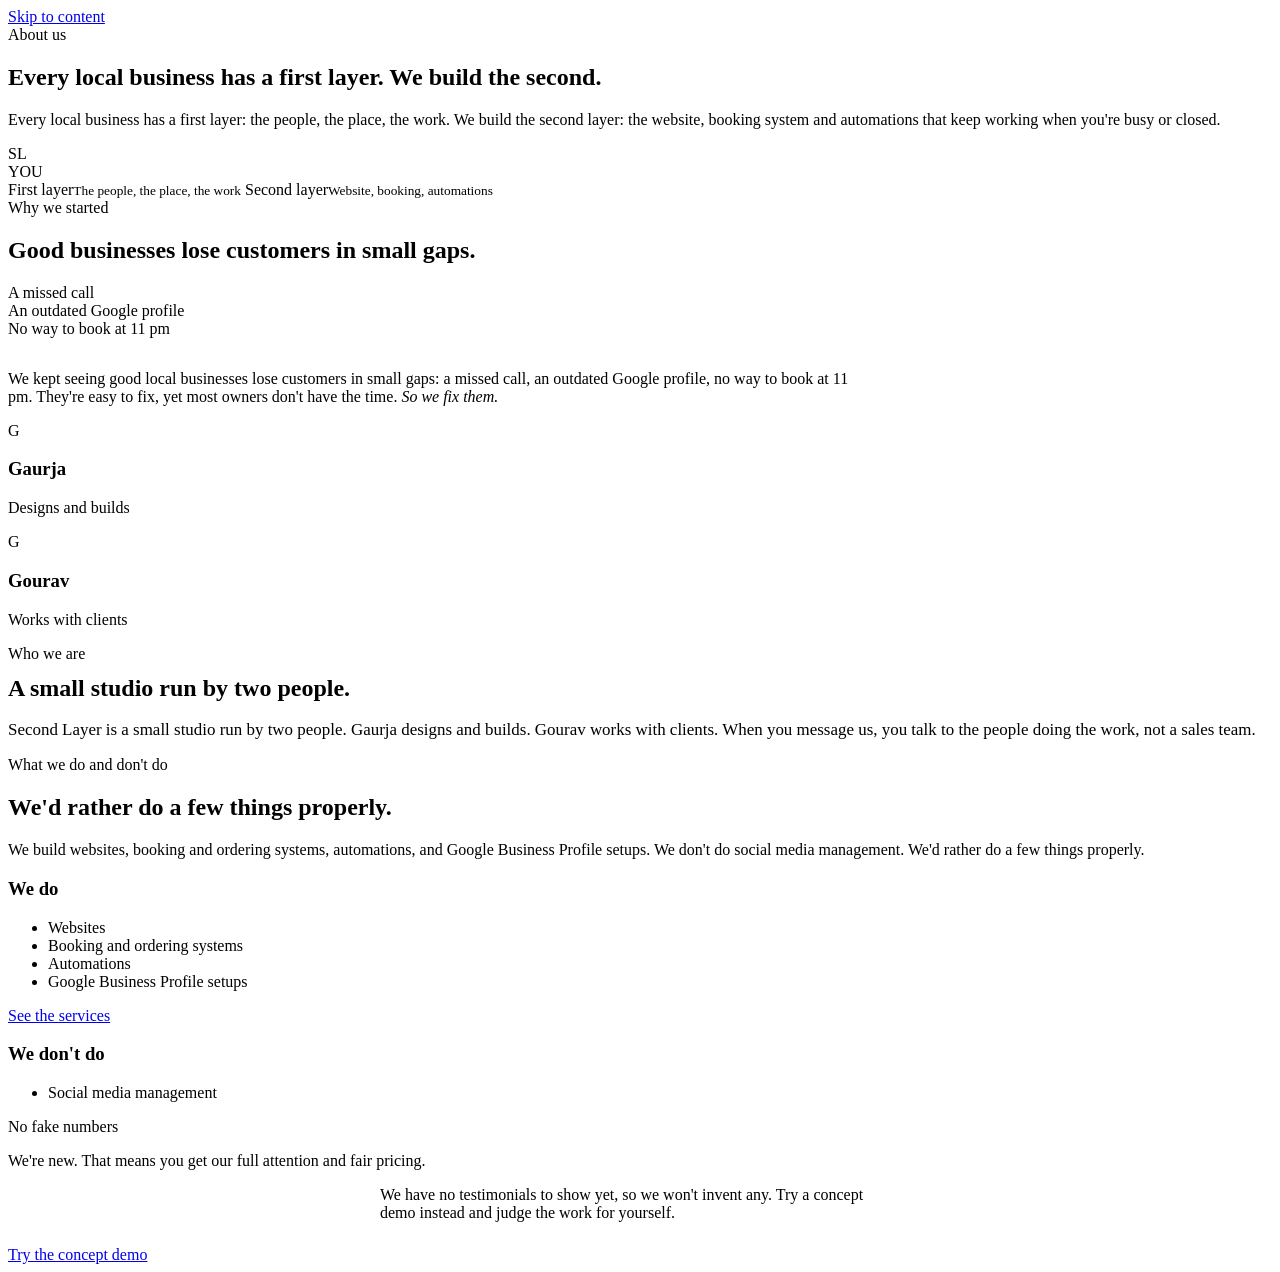
==== commit ab023815: "Add files via upload Updated website feature." ====
--- a/secondlayer-website/about.html
+++ b/secondlayer-website/about.html
@@ -2,25 +2,41 @@
 <html lang="en">
 <head>
 <meta charset="utf-8">
-<meta name="viewport" content="width=device-width, initial-scale=1">
-<title>About us | Second Layer</title>
-<meta name="description" content="Every local business has a first layer: the people, the place, the work. Second Layer is a small studio that builds the second one.">
-<meta name="theme-color" content="#160F2A">
-<link rel="canonical" href="https://secondlayer.co.in/about">
+<meta name="viewport" content="width=device-width, initial-scale=1, viewport-fit=cover">
+<title>About Second Layer | A Small Web Design &amp; Automation Studio for Local Businesses</title>
+<meta name="description" content="Second Layer is a small studio run by two people. We build websites, booking systems, automations and Google Business Profile setups that keep working when you're busy or closed.">
+<meta name="robots" content="index, follow, max-image-preview:large">
+<meta name="theme-color" content="#0D0817">
+<link rel="canonical" href="https://www.secondlayer.co.in/about">
 <meta property="og:type" content="website">
 <meta property="og:site_name" content="Second Layer">
-<meta property="og:title" content="About us | Second Layer">
-<meta property="og:description" content="A small studio that builds the second layer for local businesses.">
-<meta property="og:image" content="https://secondlayer.co.in/assets/img/second-layer-logo-dark-bg.png">
-<link rel="icon" href="assets/img/favicon.svg" type="image/svg+xml">
-<link rel="icon" href="assets/img/favicon.ico" sizes="any">
-<link rel="apple-touch-icon" href="assets/img/favicon-180.png">
+<meta property="og:locale" content="en_IN">
+<meta property="og:title" content="About Second Layer | A Small Web Design &amp; Automation Studio for Local Businesses">
+<meta property="og:description" content="Second Layer is a small studio run by two people. We build websites, booking systems, automations and Google Business Profile setups that keep working when you're busy or closed.">
+<meta property="og:url" content="https://www.secondlayer.co.in/about">
+<meta property="og:image" content="https://www.secondlayer.co.in/assets/img/second-layer-logo-dark-bg.png">
+<meta property="og:image:width" content="2000">
+<meta property="og:image:height" content="2000">
+<meta property="og:image:alt" content="Second Layer logo: S and L tiles">
+<meta name="twitter:card" content="summary">
+<link rel="icon" href="/assets/img/favicon.svg" type="image/svg+xml">
+<link rel="icon" href="/assets/img/favicon.ico" sizes="any">
+<link rel="apple-touch-icon" href="/assets/img/favicon-180.png">
 <link rel="preconnect" href="https://fonts.googleapis.com">
 <link rel="preconnect" href="https://fonts.gstatic.com" crossorigin>
-<link rel="stylesheet" href="https://fonts.googleapis.com/css2?family=Inter:wght@400;500;600&family=Sora:wght@600&display=swap">
-<link rel="stylesheet" href="https://fonts.googleapis.com/css2?family=Archivo+Black&text=SECONDLAYERYOUG&display=swap">
-<link rel="stylesheet" href="assets/css/styles.css">
-<script>document.documentElement.classList.add('js');</script>
+<link rel="preload" as="style" href="https://fonts.googleapis.com/css2?family=Inter:wght@400;500;600&family=Sora:wght@600&display=swap" onload="this.onload=null;this.rel='stylesheet'">
+<link rel="preload" as="style" href="https://fonts.googleapis.com/css2?family=Archivo+Black&text=SECONDLAYRUG&display=swap" onload="this.onload=null;this.rel='stylesheet'">
+<noscript><link rel="stylesheet" href="https://fonts.googleapis.com/css2?family=Inter:wght@400;500;600&family=Sora:wght@600&display=swap"><link rel="stylesheet" href="https://fonts.googleapis.com/css2?family=Archivo+Black&text=SECONDLAYRUG&display=swap"></noscript>
+<link rel="stylesheet" href="/assets/css/styles.css">
+<script>
+(function(d){var r=d.documentElement;r.classList.add('js');function g(k){try{return localStorage.getItem(k)}catch(e){return null}}
+r.setAttribute('data-theme',g('sl_theme')==='light'?'light':'dark');
+var m=g('sl_motion'),rm=false;try{rm=matchMedia('(prefers-reduced-motion: reduce)').matches}catch(e){}
+if(m==='off'||(m!=='on'&&rm))r.classList.add('motion-off');})(document);
+</script>
+<script type="application/ld+json">
+{"@context":"https://schema.org","@type":"BreadcrumbList","itemListElement":[{"@type":"ListItem","position":1,"name":"Home","item":"https://www.secondlayer.co.in/"},{"@type":"ListItem","position":2,"name":"About","item":"https://www.secondlayer.co.in/about"}]}
+</script>
 </head>
 <body data-page="about">
 <a class="skip" href="#main">Skip to content</a>
@@ -94,7 +110,7 @@
             <li>Automations</li>
             <li>Google Business Profile setups</li>
           </ul>
-          <a class="link-arrow" href="services.html" data-icon-after="arrow" style="margin-top:10px">See the services</a>
+          <a class="link-arrow" href="/services" data-icon-after="arrow" style="margin-top:10px">See the services</a>
         </article>
         <article class="card do rv" style="--d:.1s">
           <h3>We don't do</h3>
@@ -113,7 +129,7 @@
         <span class="eyebrow">No fake numbers</span>
         <p class="big">We're new. That means you get our <span class="hl">full attention</span> and fair pricing.</p>
         <p class="muted" style="max-width:520px;margin:0 auto 24px">We have no testimonials to show yet, so we won't invent any. Try a concept demo instead and judge the work for yourself.</p>
-        <a class="btn btn-ghost" href="index.html#demo" data-icon-after="arrow">Try the concept demo</a>
+        <a class="btn btn-ghost" href="/#demo" data-icon-after="arrow">Try the concept demo</a>
       </div>
     </div>
   </section>
@@ -125,7 +141,7 @@
 </main>
 
 <footer id="site-footer"></footer>
-<script src="assets/js/content.js" defer></script>
-<script src="assets/js/site.js" defer></script>
+<script src="/assets/js/content.js" defer></script>
+<script src="/assets/js/site.js" defer></script>
 </body>
 </html>
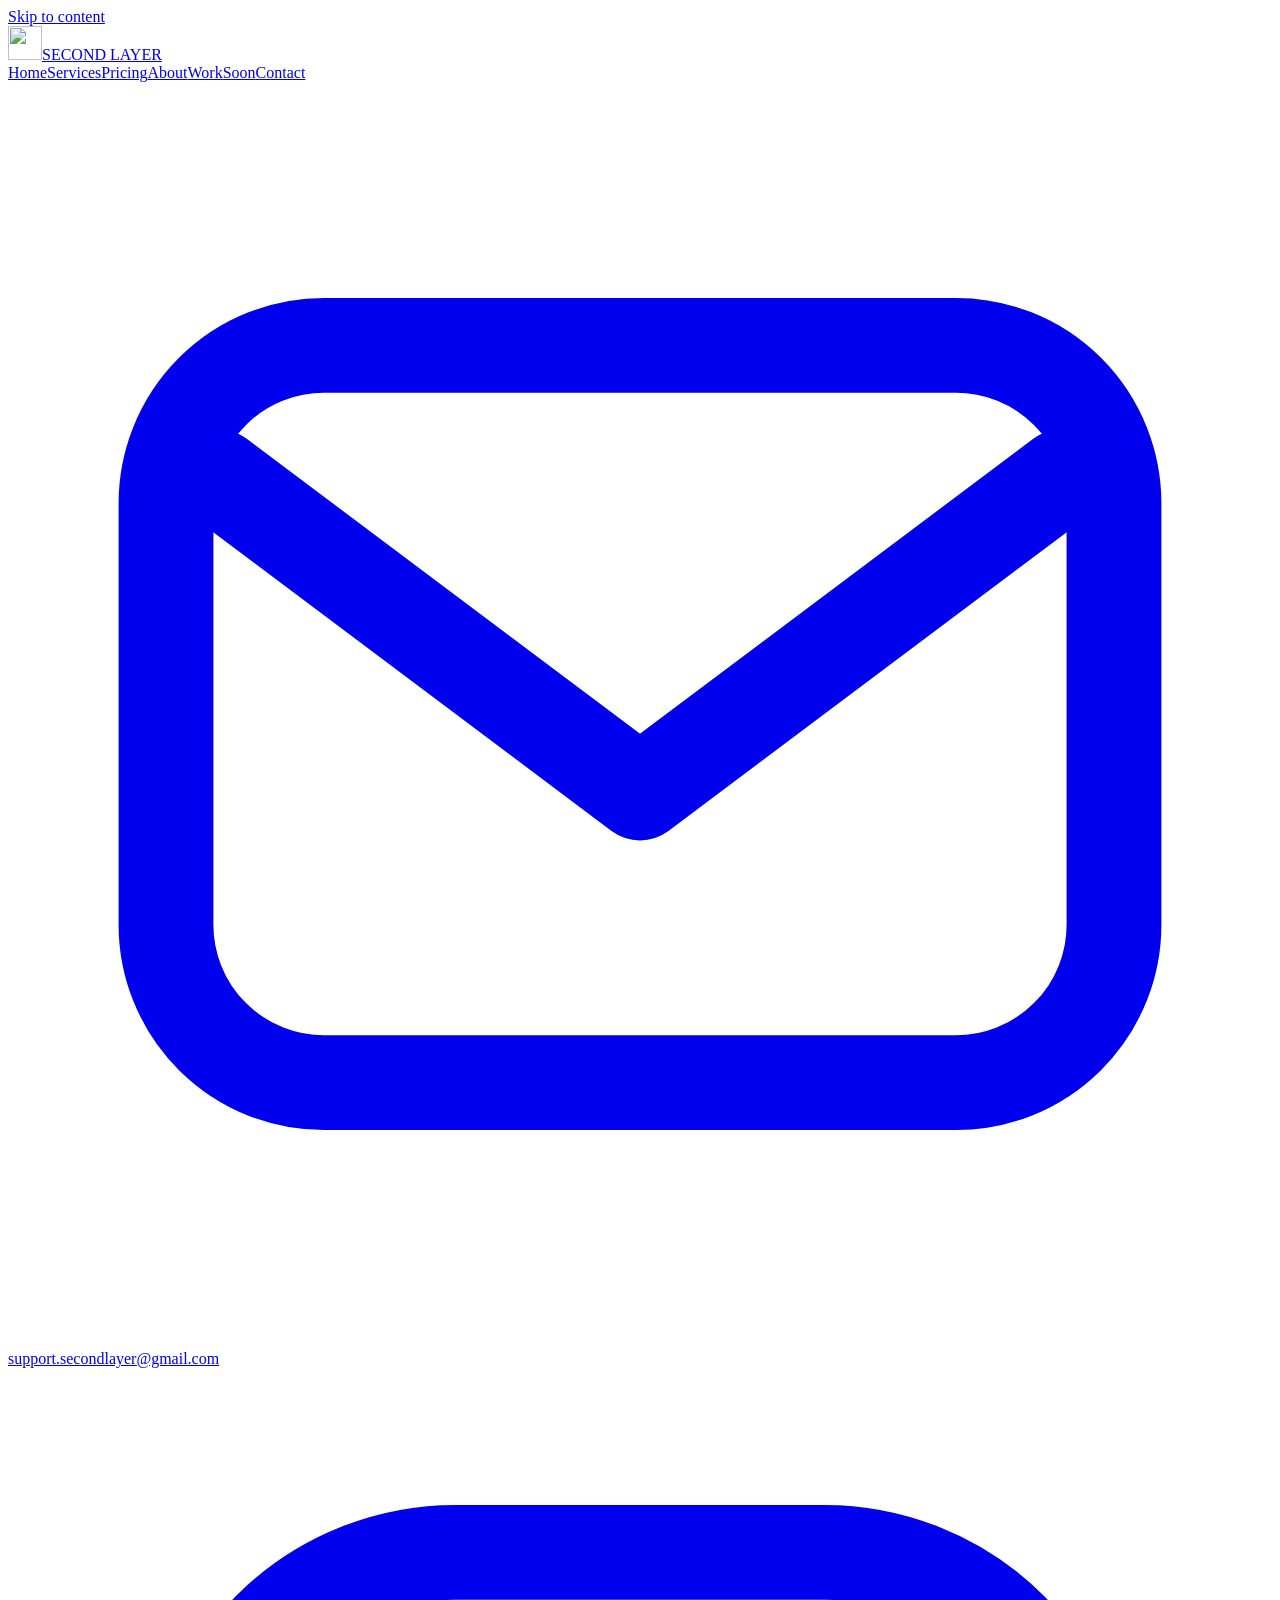
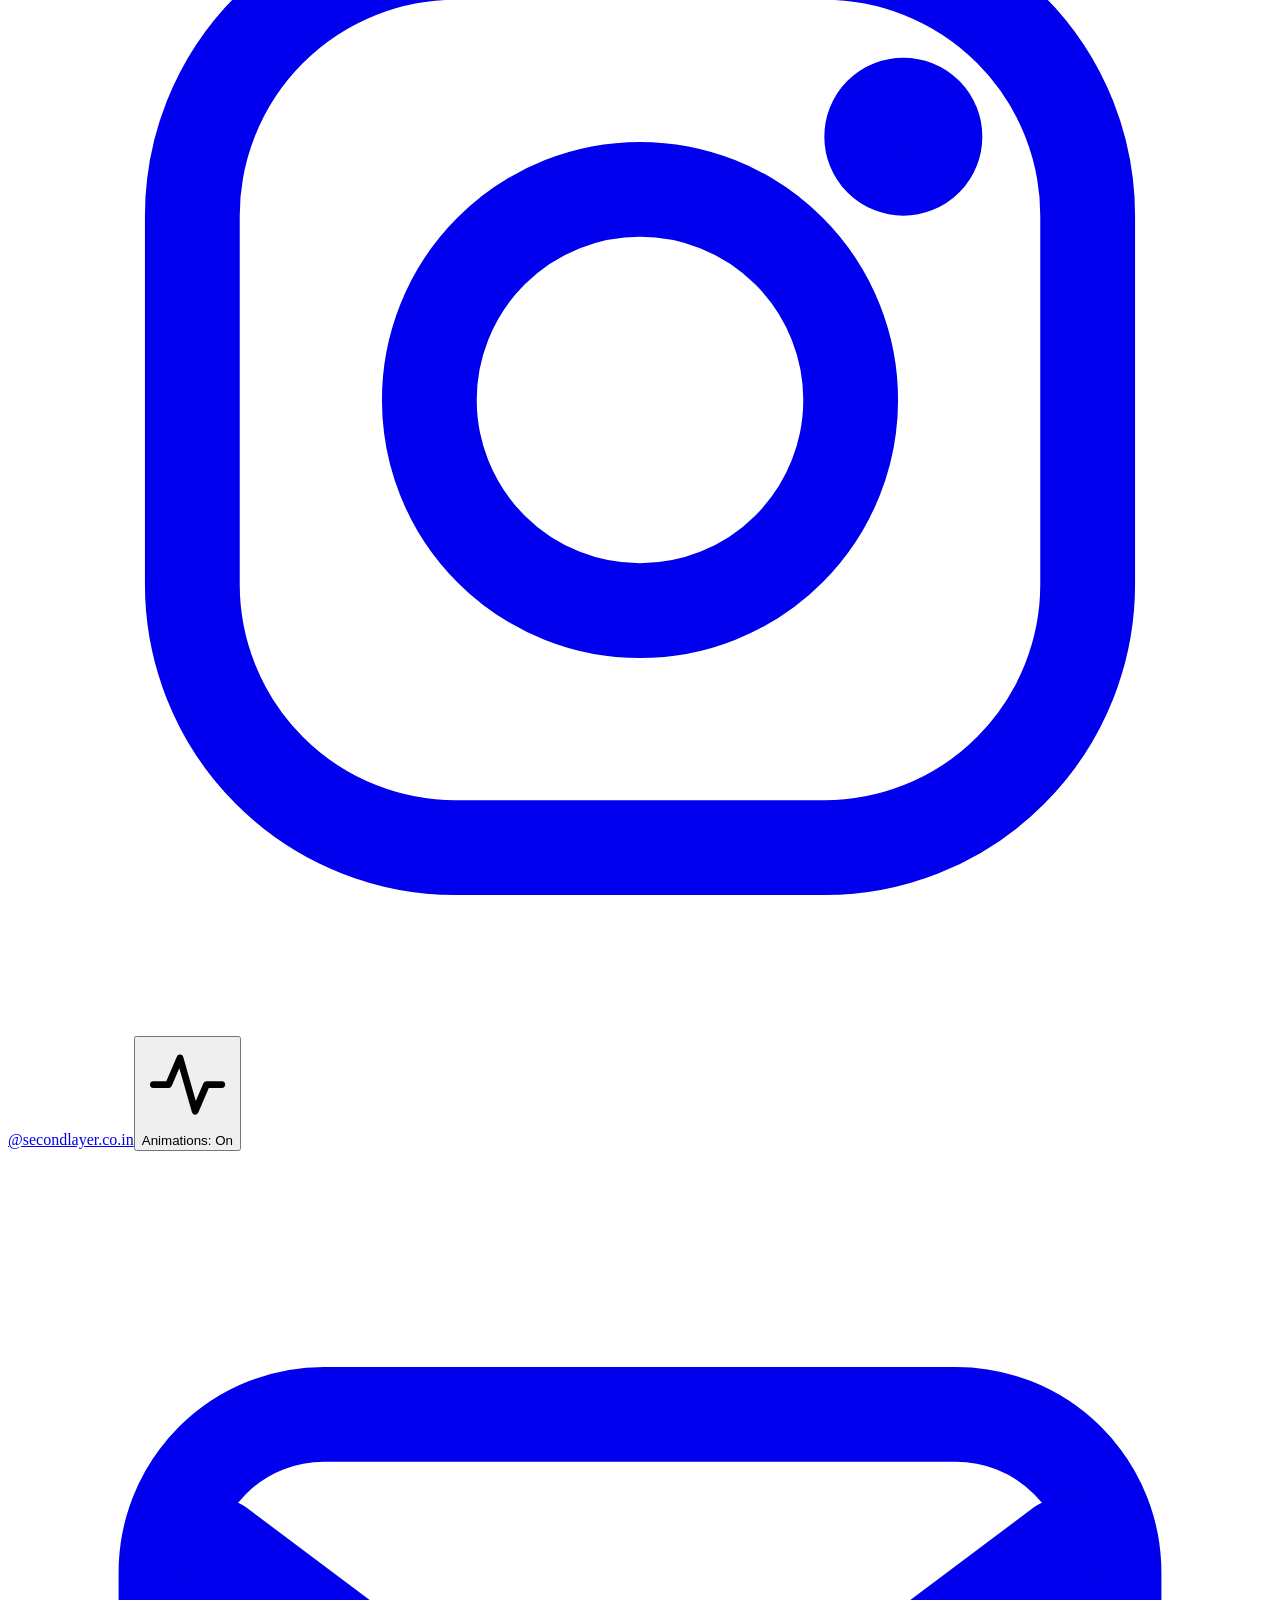
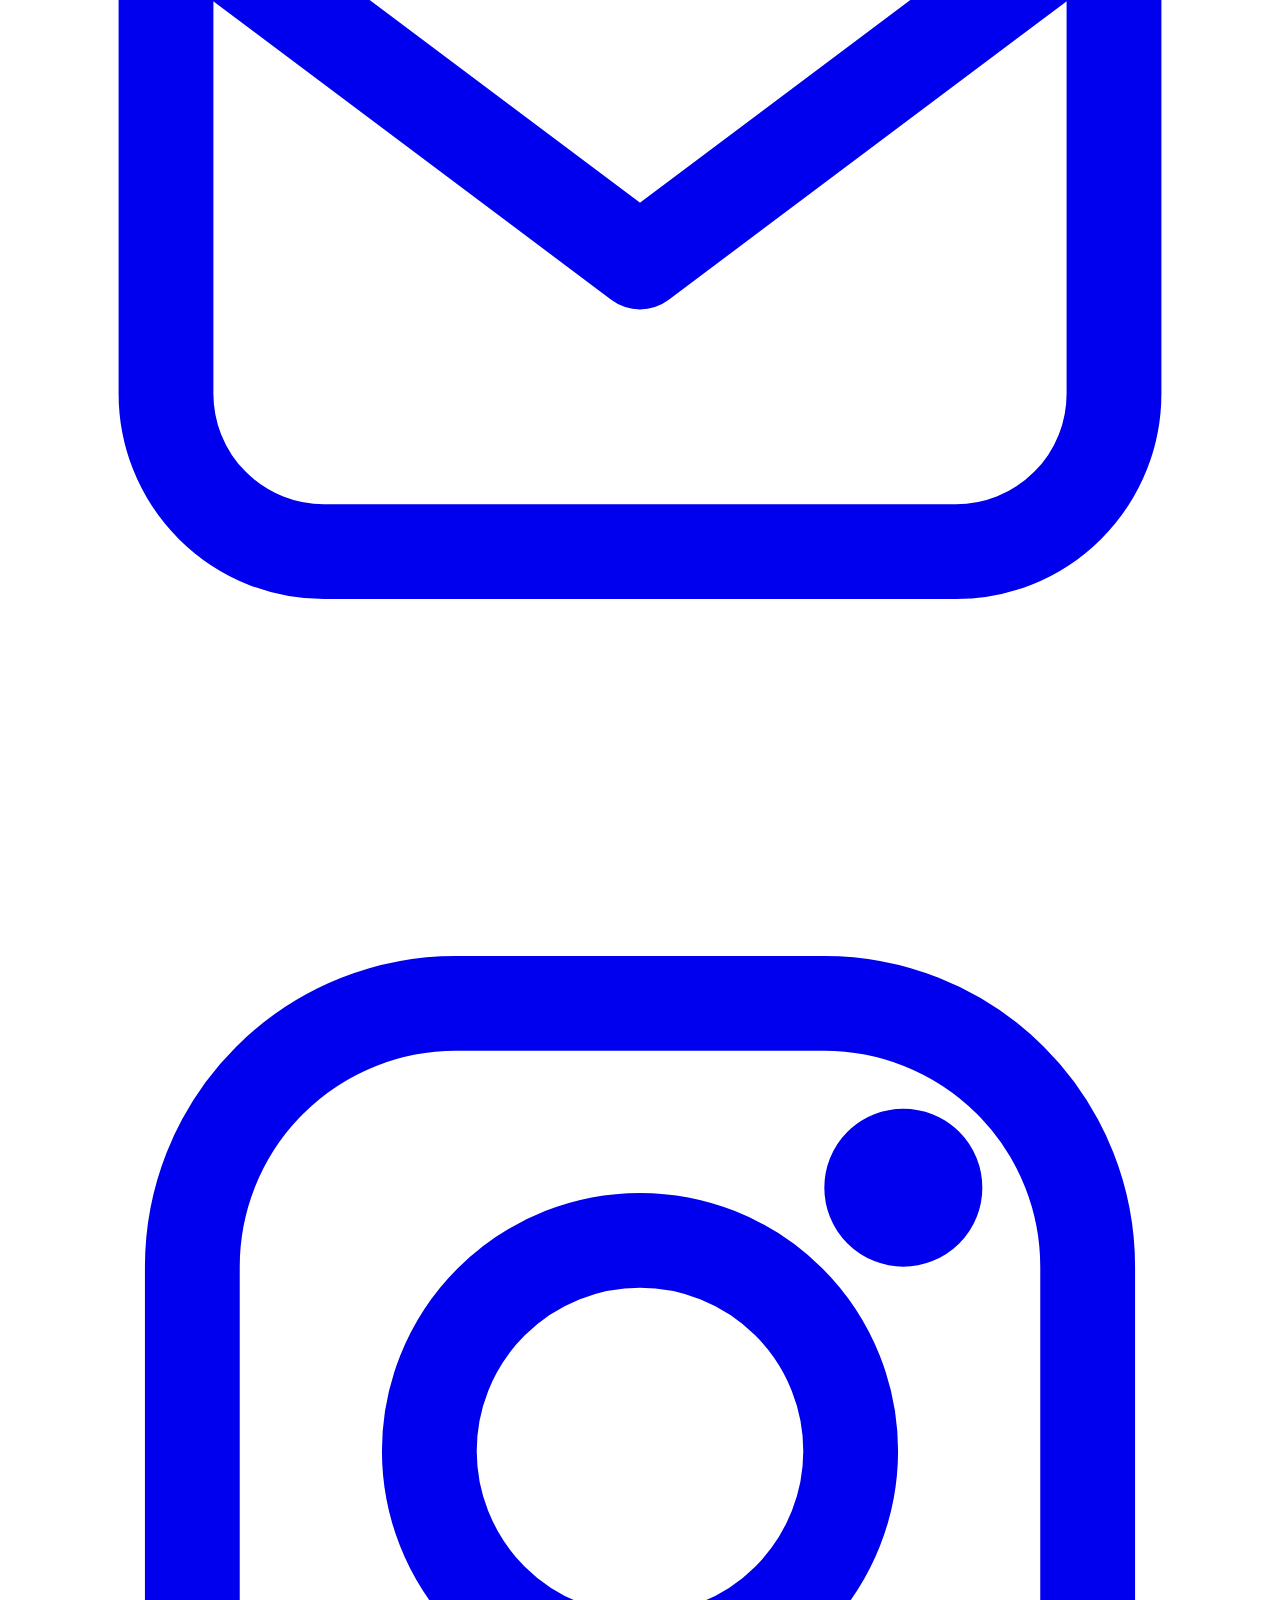
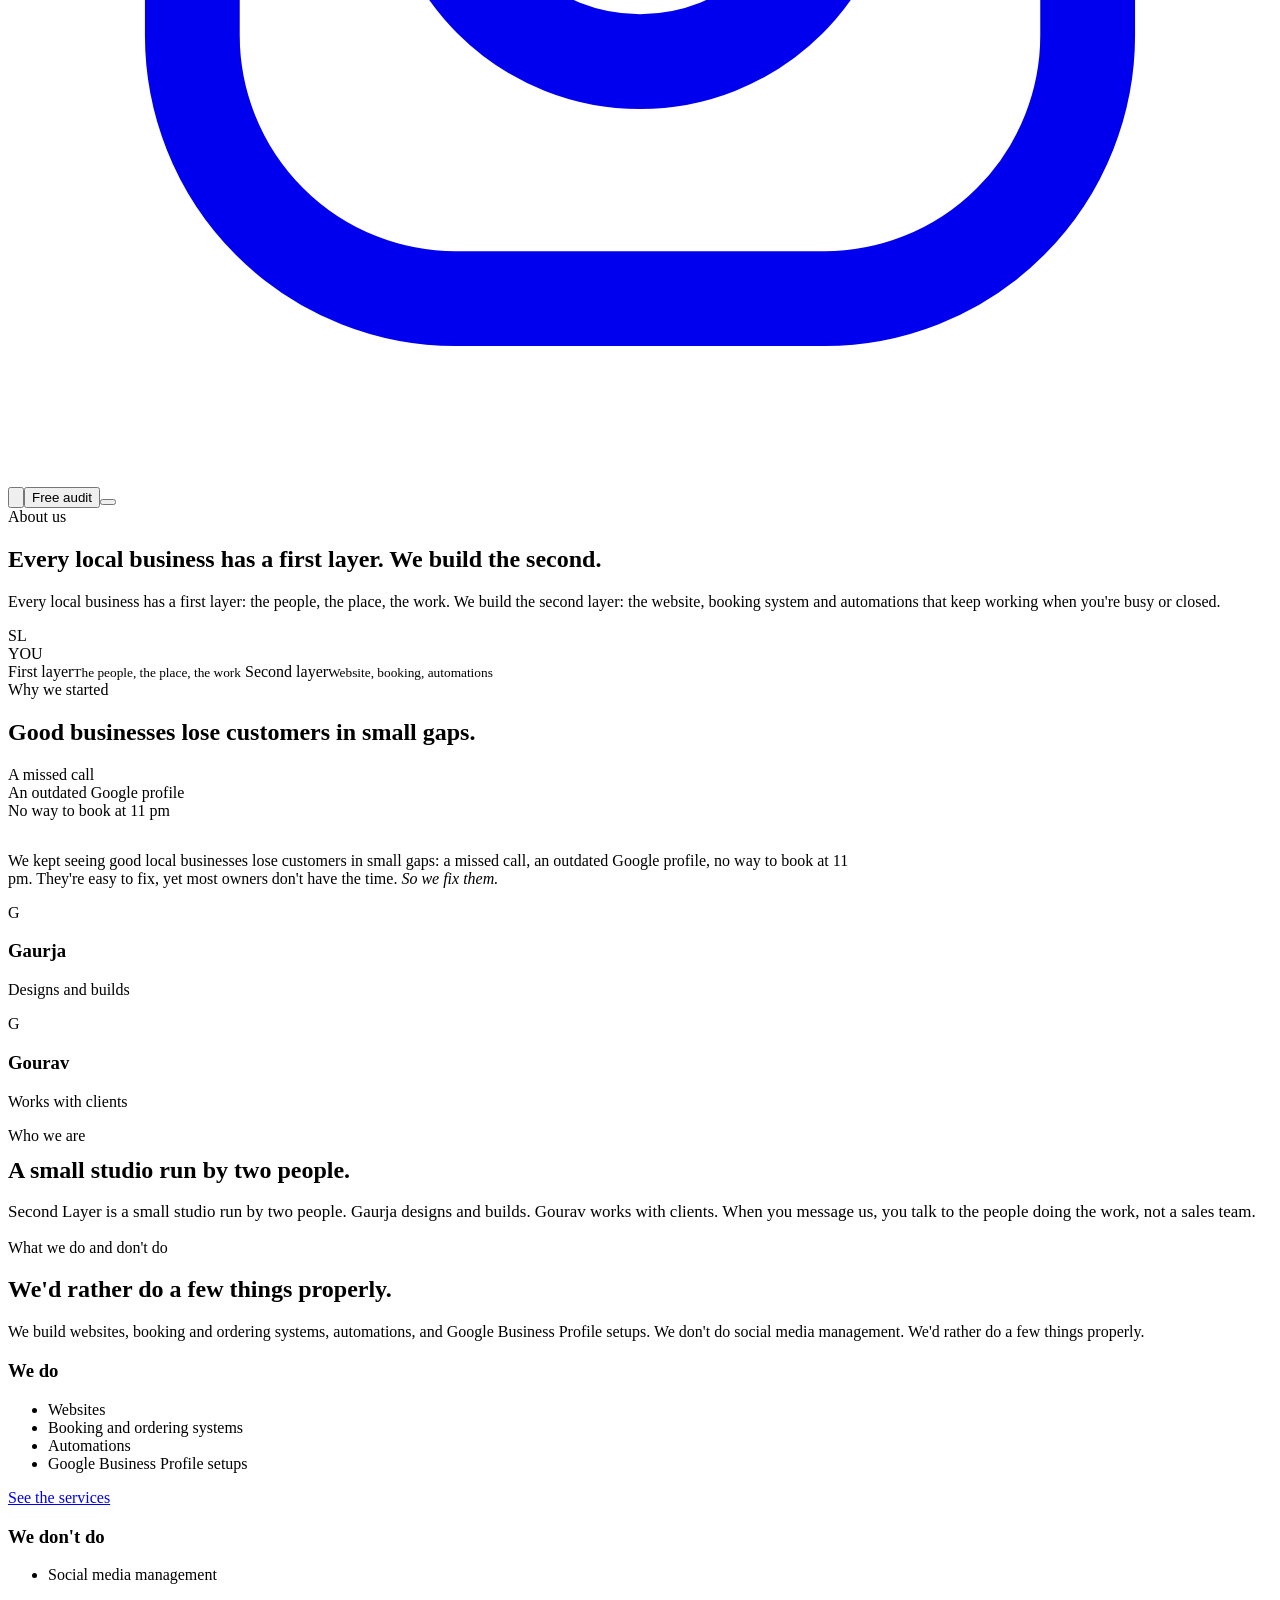
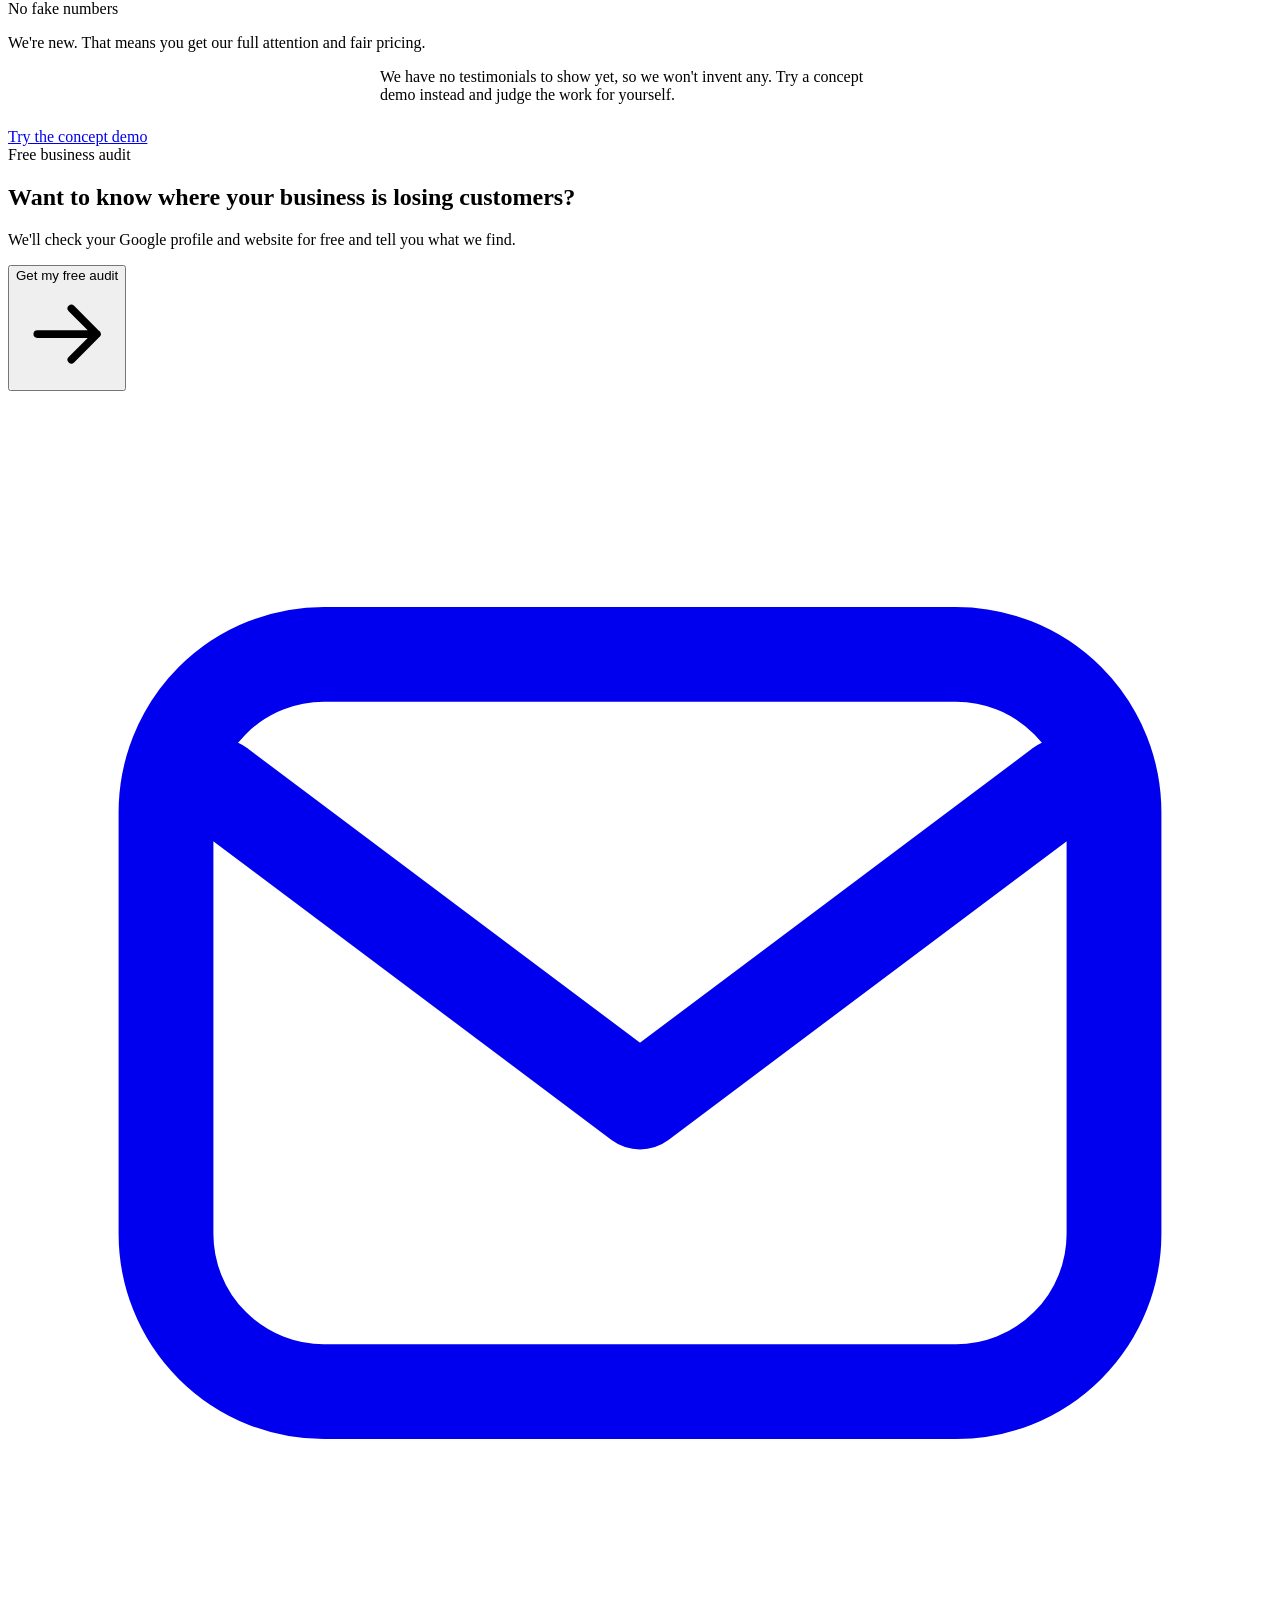
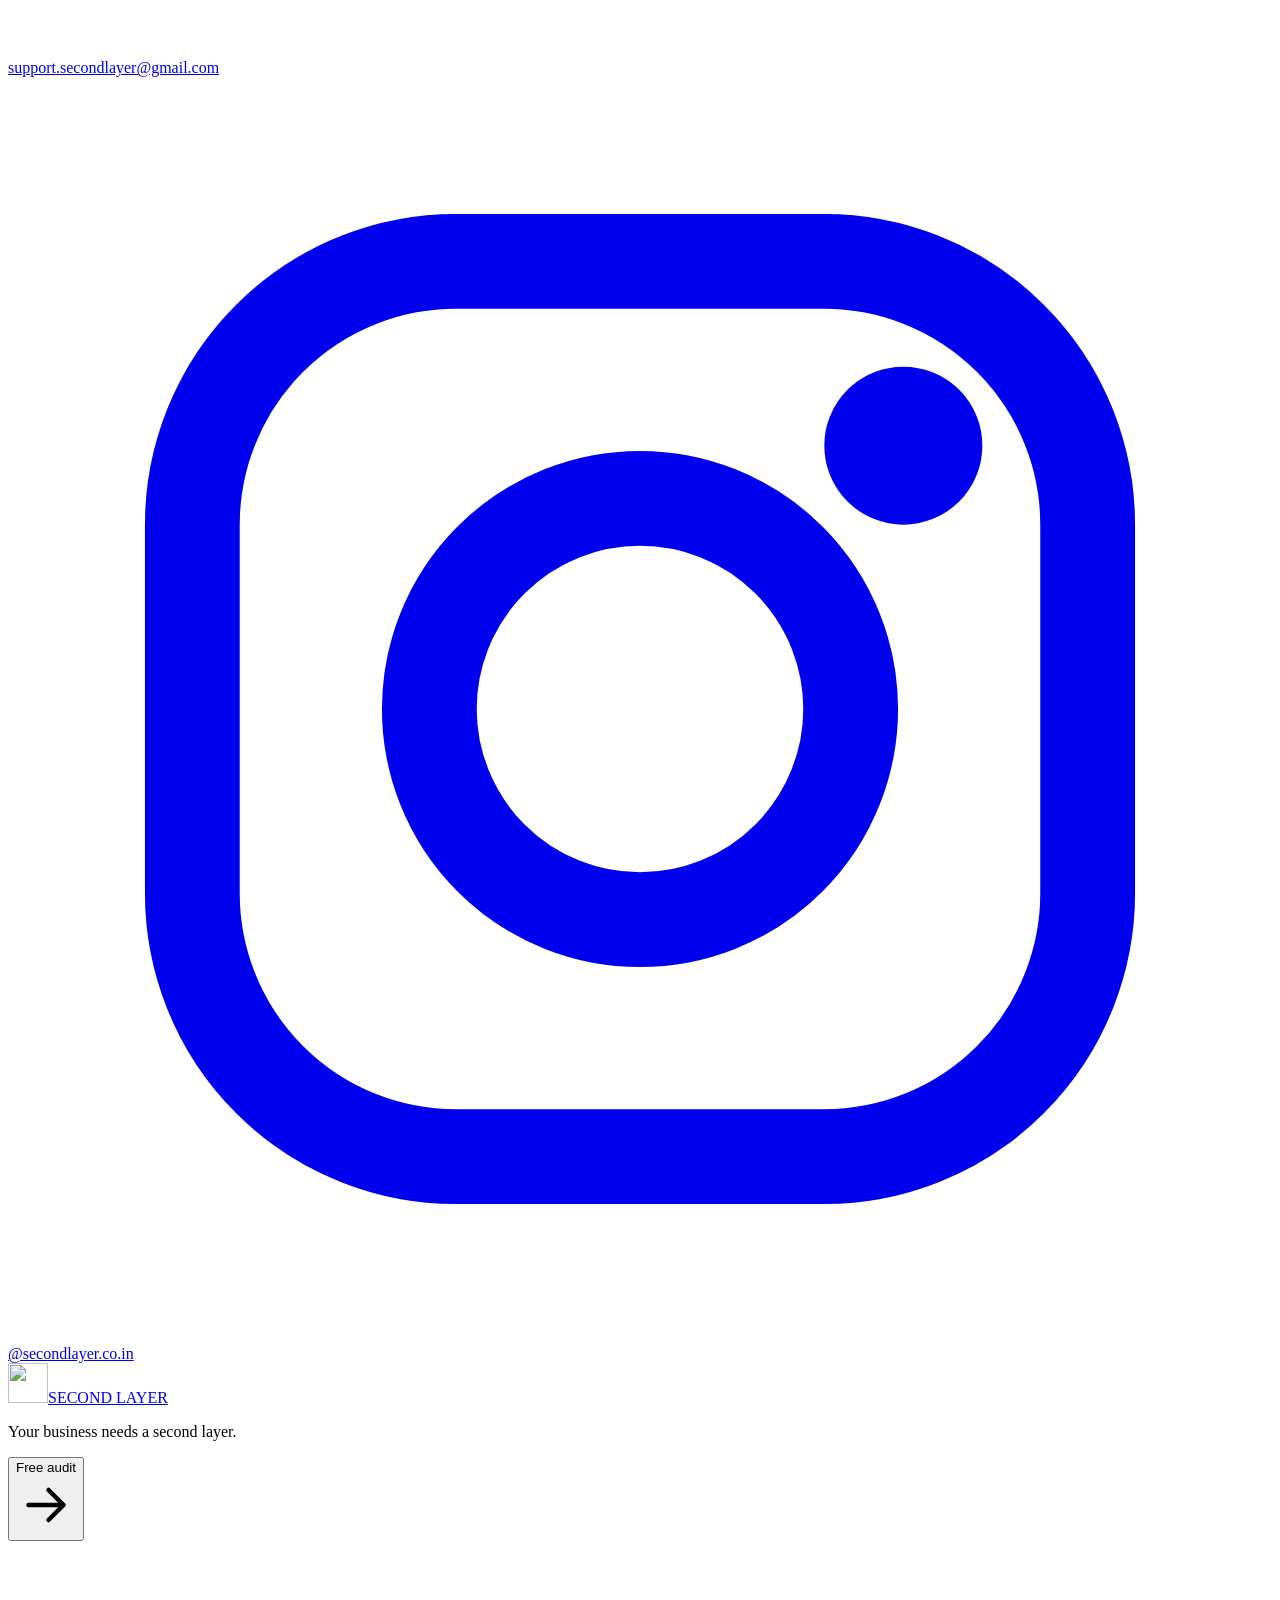
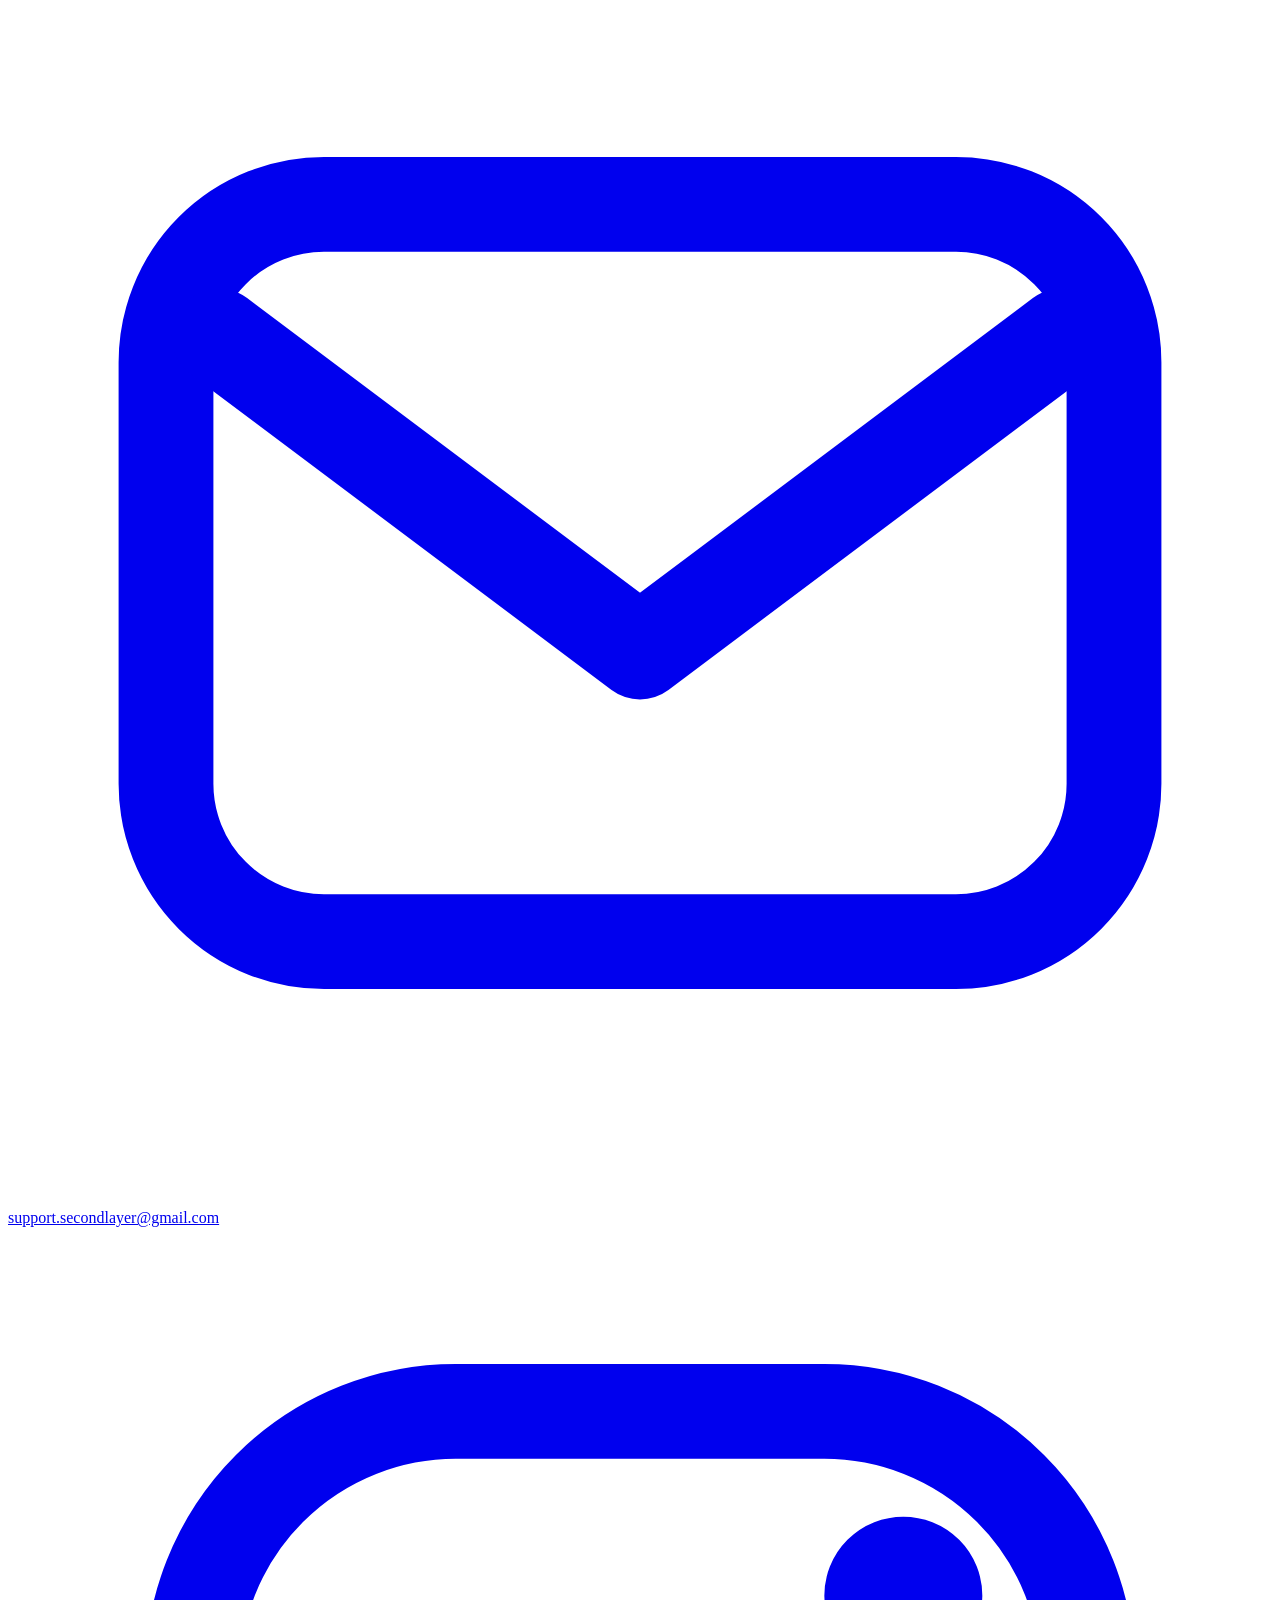
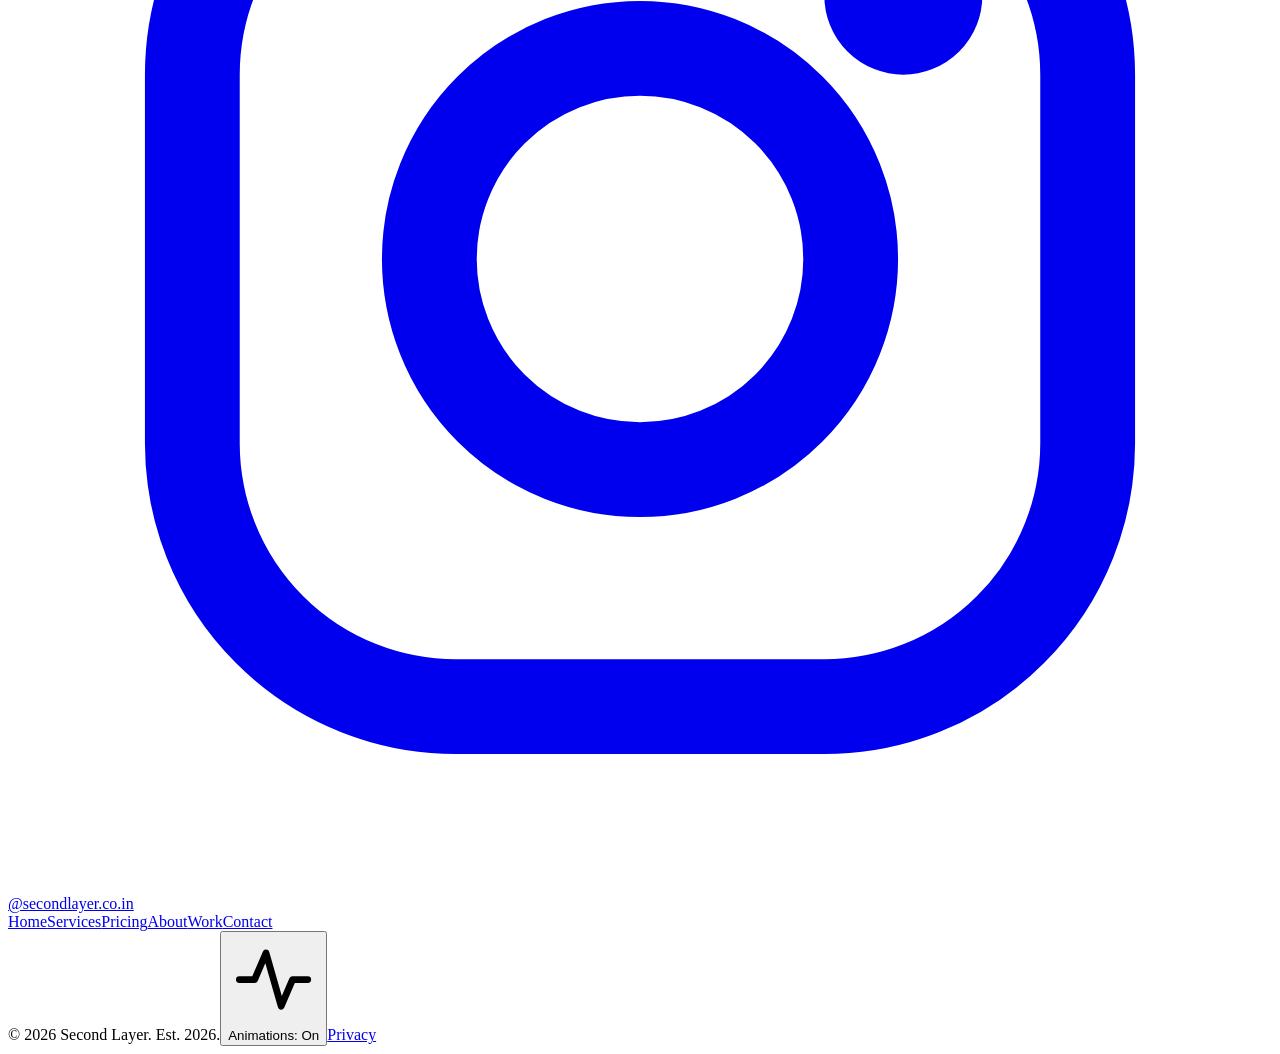
==== commit 818b3f53: "Add files via upload Light design, two-layer opening" ====
--- a/secondlayer-website/about.html
+++ b/secondlayer-website/about.html
@@ -6,7 +6,7 @@
 <title>About Second Layer | A Small Web Design &amp; Automation Studio for Local Businesses</title>
 <meta name="description" content="Second Layer is a small studio run by two people. We build websites, booking systems, automations and Google Business Profile setups that keep working when you're busy or closed.">
 <meta name="robots" content="index, follow, max-image-preview:large">
-<meta name="theme-color" content="#0D0817">
+<meta name="theme-color" content="#F3F1FA">
 <link rel="canonical" href="https://www.secondlayer.co.in/about">
 <meta property="og:type" content="website">
 <meta property="og:site_name" content="Second Layer">
@@ -14,11 +14,11 @@
 <meta property="og:title" content="About Second Layer | A Small Web Design &amp; Automation Studio for Local Businesses">
 <meta property="og:description" content="Second Layer is a small studio run by two people. We build websites, booking systems, automations and Google Business Profile setups that keep working when you're busy or closed.">
 <meta property="og:url" content="https://www.secondlayer.co.in/about">
-<meta property="og:image" content="https://www.secondlayer.co.in/assets/img/second-layer-logo-dark-bg.png">
-<meta property="og:image:width" content="2000">
-<meta property="og:image:height" content="2000">
-<meta property="og:image:alt" content="Second Layer logo: S and L tiles">
-<meta name="twitter:card" content="summary">
+<meta property="og:image" content="https://www.secondlayer.co.in/assets/img/second-layer-share.jpg">
+<meta property="og:image:width" content="1200">
+<meta property="og:image:height" content="630">
+<meta property="og:image:alt" content="Second Layer: your business needs a second layer. Free business audit.">
+<meta name="twitter:card" content="summary_large_image">
 <link rel="icon" href="/assets/img/favicon.svg" type="image/svg+xml">
 <link rel="icon" href="/assets/img/favicon.ico" sizes="any">
 <link rel="apple-touch-icon" href="/assets/img/favicon-180.png">
@@ -30,7 +30,7 @@
 <link rel="stylesheet" href="/assets/css/styles.css">
 <script>
 (function(d){var r=d.documentElement;r.classList.add('js');function g(k){try{return localStorage.getItem(k)}catch(e){return null}}
-r.setAttribute('data-theme',g('sl_theme')==='light'?'light':'dark');
+r.setAttribute('data-theme',g('sl_theme')==='dark'?'dark':'light');
 var m=g('sl_motion'),rm=false;try{rm=matchMedia('(prefers-reduced-motion: reduce)').matches}catch(e){}
 if(m==='off'||(m!=='on'&&rm))r.classList.add('motion-off');})(document);
 </script>
@@ -40,7 +40,7 @@
 </head>
 <body data-page="about">
 <a class="skip" href="#main">Skip to content</a>
-<header id="site-nav"></header>
+<header id="site-nav" class="site-nav"><div class="container nav-inner"><a class="brand" href="/" aria-label="Second Layer home"><img src="/assets/img/favicon.svg" width="34" height="34" alt=""><span class="wordmark">SECOND LAYER</span></a><nav class="nav-links" id="nav-links" aria-label="Main"><a href="/">Home</a><a href="/services">Services</a><a href="/pricing">Pricing</a><a href="/about" aria-current="page">About</a><a href="/portfolio">Work<span class="nav-tag">Soon</span></a><a href="/contact">Contact</a><div class="nav-contact"><a href="mailto:support.secondlayer@gmail.com"><svg viewBox="0 0 24 24" fill="none" stroke="currentColor" stroke-width="1.8" stroke-linecap="round" stroke-linejoin="round" aria-hidden="true"><rect x="3" y="5" width="18" height="14" rx="3"></rect><path d="M4 7.5l8 6 8-6"></path></svg>support.secondlayer@gmail.com</a><a href="https://www.instagram.com/secondlayer.co.in" target="_blank" rel="noopener"><svg viewBox="0 0 24 24" fill="none" stroke="currentColor" stroke-width="1.8" stroke-linecap="round" stroke-linejoin="round" aria-hidden="true"><rect x="3.5" y="3.5" width="17" height="17" rx="5"></rect><circle cx="12" cy="12" r="4"></circle><circle cx="17" cy="7" r="0.6" fill="currentColor"></circle></svg>@secondlayer.co.in</a><button type="button" class="motion-btn" data-motion-toggle="" aria-pressed="true"><svg viewBox="0 0 24 24" fill="none" stroke="currentColor" stroke-width="1.8" stroke-linecap="round" stroke-linejoin="round" aria-hidden="true"><path d="M3 12h4l3-7 4 14 3-7h4"></path></svg>Animations: <span class="motion-state">On</span></button></div></nav><div class="nav-icons"><a class="icon-btn" href="mailto:support.secondlayer@gmail.com" aria-label="Email us"><svg viewBox="0 0 24 24" fill="none" stroke="currentColor" stroke-width="1.8" stroke-linecap="round" stroke-linejoin="round" aria-hidden="true"><rect x="3" y="5" width="18" height="14" rx="3"></rect><path d="M4 7.5l8 6 8-6"></path></svg></a><a class="icon-btn" href="https://www.instagram.com/secondlayer.co.in" target="_blank" rel="noopener" aria-label="Instagram"><svg viewBox="0 0 24 24" fill="none" stroke="currentColor" stroke-width="1.8" stroke-linecap="round" stroke-linejoin="round" aria-hidden="true"><rect x="3.5" y="3.5" width="17" height="17" rx="5"></rect><circle cx="12" cy="12" r="4"></circle><circle cx="17" cy="7" r="0.6" fill="currentColor"></circle></svg></a></div><button type="button" class="icon-btn theme-btn" data-theme-toggle="" aria-label="Switch to dark mode" title="Light or dark mode"><span class="i-sun"><svg viewBox="0 0 24 24" fill="none" stroke="currentColor" stroke-width="1.8" stroke-linecap="round" stroke-linejoin="round" aria-hidden="true"><circle cx="12" cy="12" r="4"></circle><path d="M12 2v2M12 20v2M2 12h2M20 12h2M4.9 4.9l1.4 1.4M17.7 17.7l1.4 1.4M4.9 19.1l1.4-1.4M17.7 6.3l1.4-1.4"></path></svg></span><span class="i-moon"><svg viewBox="0 0 24 24" fill="none" stroke="currentColor" stroke-width="1.8" stroke-linecap="round" stroke-linejoin="round" aria-hidden="true"><path d="M20 14.5A8 8 0 019.5 4a8 8 0 1010.5 10.5z"></path></svg></span></button><button class="btn btn-outline btn-sm nav-audit" data-open-audit="">Free audit</button><button class="nav-toggle" aria-expanded="false" aria-controls="nav-links" aria-label="Menu"><span></span><span></span><span></span></button></div></header>
 
 <main id="main">
   <!-- 1. The idea -->
@@ -136,11 +136,11 @@
 
   <!-- 6. Call to action -->
   <section class="section">
-    <div class="container" data-render="cta"></div>
+    <div class="container" data-render="cta"><div class="cta-band"><span class="eyebrow">Free business audit</span><h2>Want to know where your business is <span class="hl">losing customers</span>?</h2><p>We'll check your Google profile and website for free and tell you what we find.</p><button class="btn btn-coral" data-open-audit="">Get my free audit<svg viewBox="0 0 24 24" fill="none" stroke="currentColor" stroke-width="1.8" stroke-linecap="round" stroke-linejoin="round" aria-hidden="true"><path d="M5 12h14M13 6l6 6-6 6"></path></svg></button><div class="cta-alt"><a href="mailto:support.secondlayer@gmail.com"><svg viewBox="0 0 24 24" fill="none" stroke="currentColor" stroke-width="1.8" stroke-linecap="round" stroke-linejoin="round" aria-hidden="true"><rect x="3" y="5" width="18" height="14" rx="3"></rect><path d="M4 7.5l8 6 8-6"></path></svg>support.secondlayer@gmail.com</a><a href="https://www.instagram.com/secondlayer.co.in" target="_blank" rel="noopener"><svg viewBox="0 0 24 24" fill="none" stroke="currentColor" stroke-width="1.8" stroke-linecap="round" stroke-linejoin="round" aria-hidden="true"><rect x="3.5" y="3.5" width="17" height="17" rx="5"></rect><circle cx="12" cy="12" r="4"></circle><circle cx="17" cy="7" r="0.6" fill="currentColor"></circle></svg>@secondlayer.co.in</a></div></div></div>
   </section>
 </main>
 
-<footer id="site-footer"></footer>
+<footer id="site-footer" class="site-footer on-dark"><div class="container"><div class="foot-top"><div><a class="brand" href="/" aria-label="Second Layer home"><img src="/assets/img/favicon.svg" width="40" height="40" alt="" loading="lazy"><span class="wordmark">SECOND LAYER</span></a><p class="foot-tag">Your business needs a second layer.</p></div><div class="foot-actions"><button class="btn btn-outline" data-open-audit="">Free audit<svg viewBox="0 0 24 24" fill="none" stroke="currentColor" stroke-width="1.8" stroke-linecap="round" stroke-linejoin="round" aria-hidden="true"><path d="M5 12h14M13 6l6 6-6 6"></path></svg></button><a class="pill-link" href="mailto:support.secondlayer@gmail.com"><svg viewBox="0 0 24 24" fill="none" stroke="currentColor" stroke-width="1.8" stroke-linecap="round" stroke-linejoin="round" aria-hidden="true"><rect x="3" y="5" width="18" height="14" rx="3"></rect><path d="M4 7.5l8 6 8-6"></path></svg>support.secondlayer@gmail.com</a><a class="pill-link" href="https://www.instagram.com/secondlayer.co.in" target="_blank" rel="noopener"><svg viewBox="0 0 24 24" fill="none" stroke="currentColor" stroke-width="1.8" stroke-linecap="round" stroke-linejoin="round" aria-hidden="true"><rect x="3.5" y="3.5" width="17" height="17" rx="5"></rect><circle cx="12" cy="12" r="4"></circle><circle cx="17" cy="7" r="0.6" fill="currentColor"></circle></svg>@secondlayer.co.in</a></div></div><nav class="foot-links" aria-label="Footer"><a href="/">Home</a><a href="/services">Services</a><a href="/pricing">Pricing</a><a href="/about">About</a><a href="/portfolio">Work</a><a href="/contact">Contact</a></nav><div class="foot-base"><span>© 2026 Second Layer. Est. 2026.</span><span class="foot-switches"><button type="button" class="motion-btn" data-motion-toggle="" aria-pressed="true"><svg viewBox="0 0 24 24" fill="none" stroke="currentColor" stroke-width="1.8" stroke-linecap="round" stroke-linejoin="round" aria-hidden="true"><path d="M3 12h4l3-7 4 14 3-7h4"></path></svg>Animations: <span class="motion-state">On</span></button><a href="/privacy">Privacy</a></span></div></div></footer>
 <script src="/assets/js/content.js" defer></script>
 <script src="/assets/js/site.js" defer></script>
 </body>
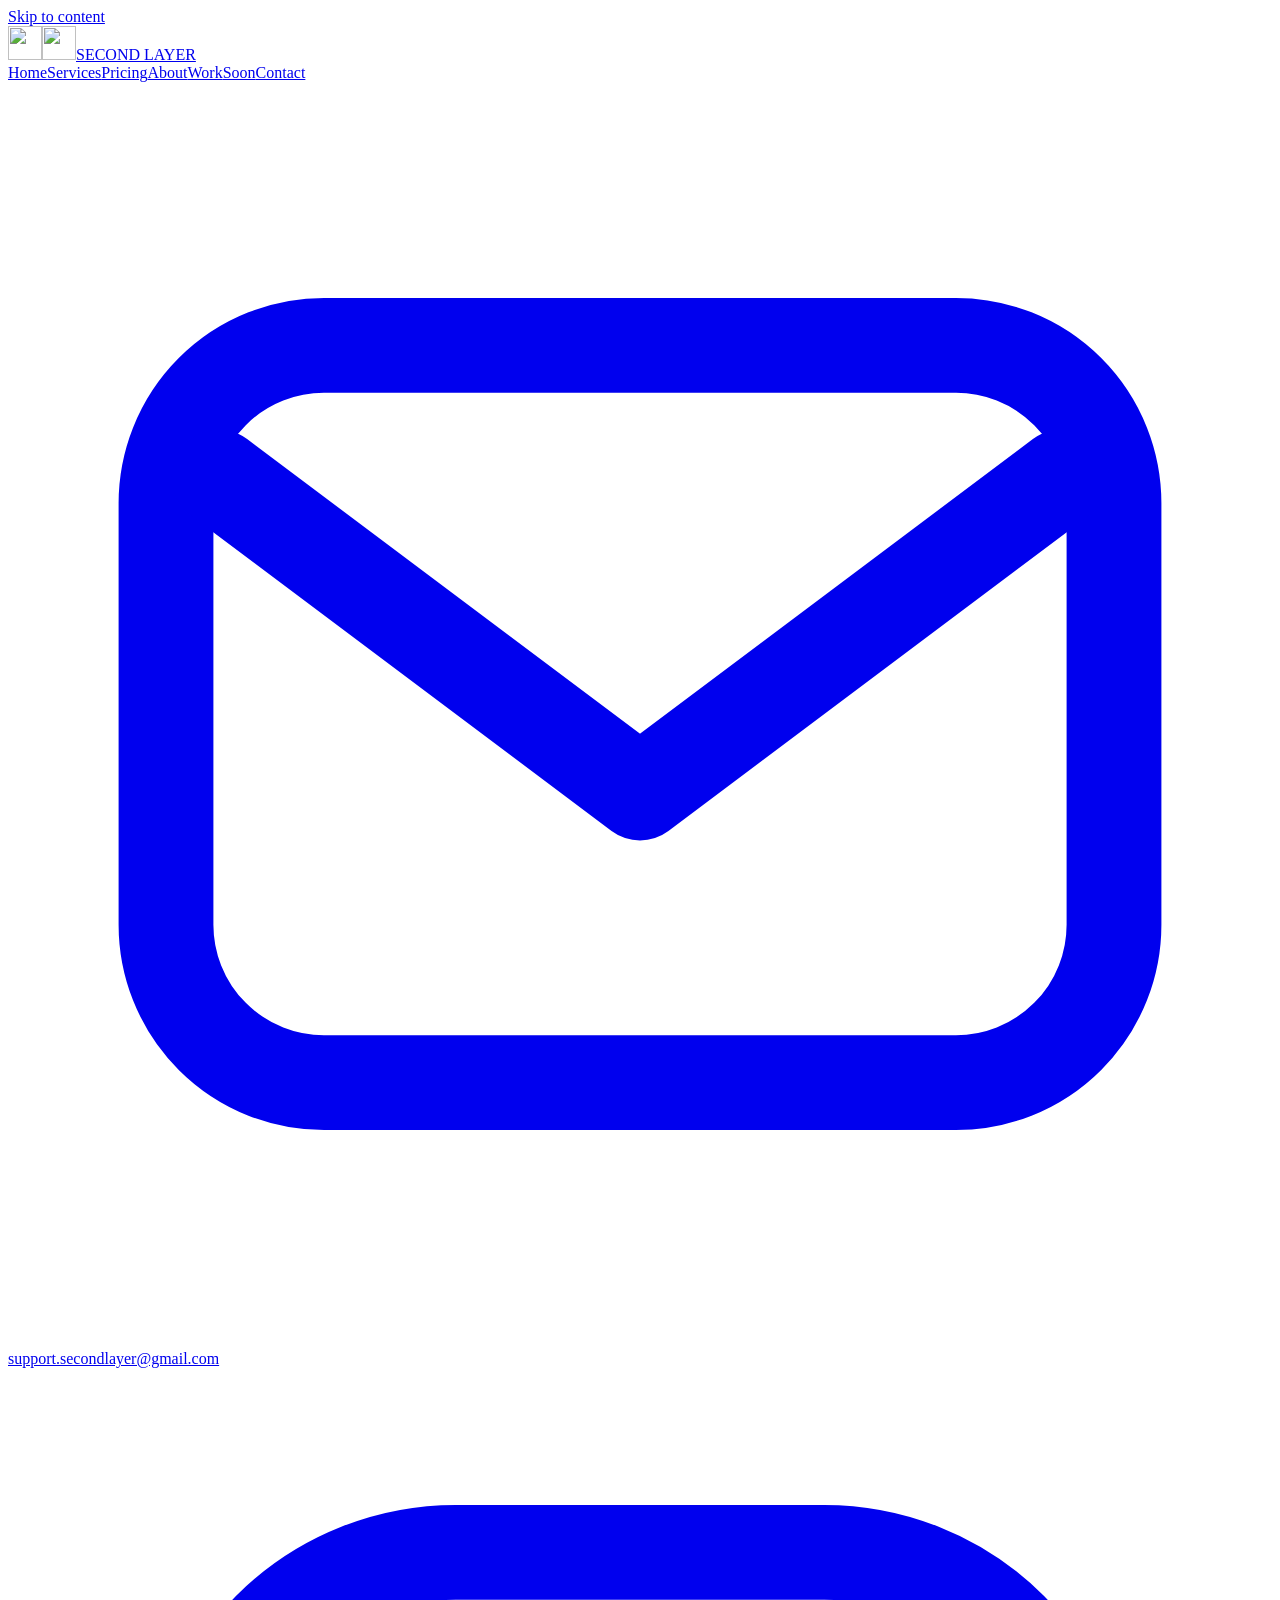
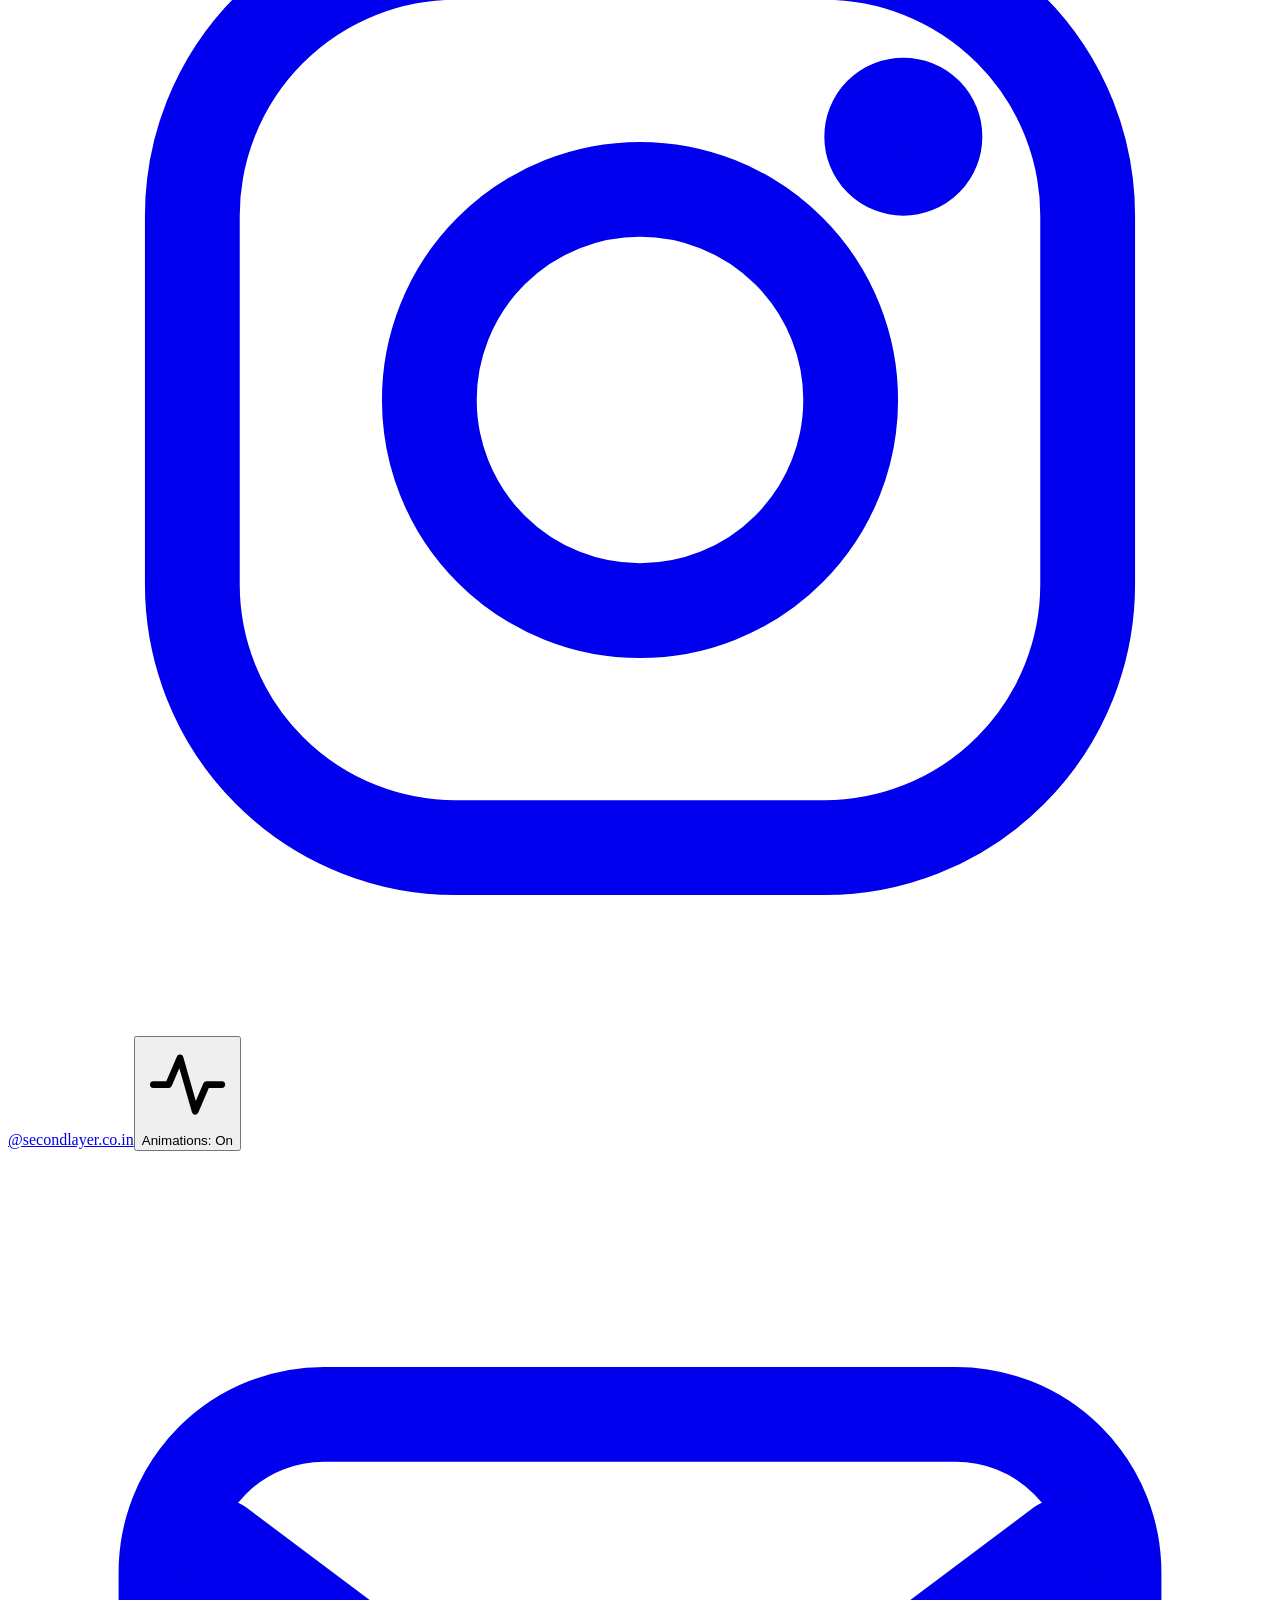
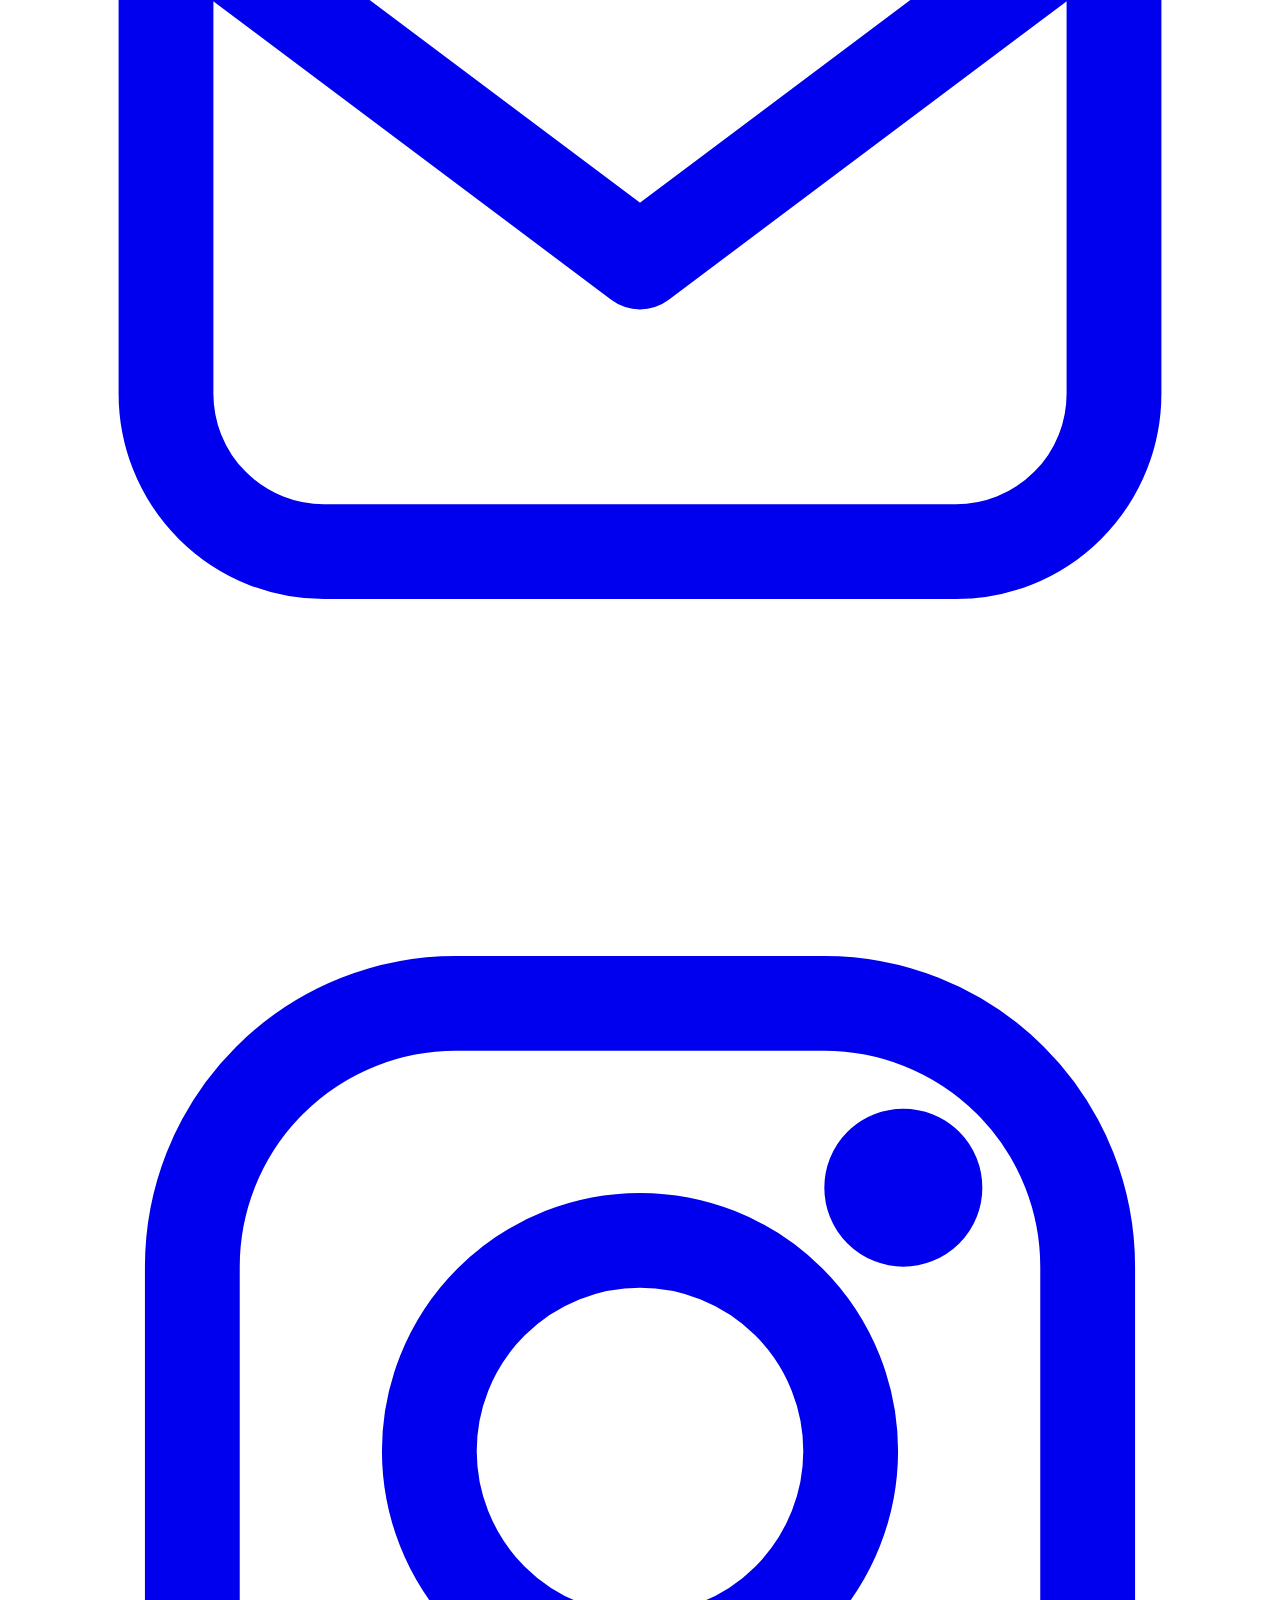
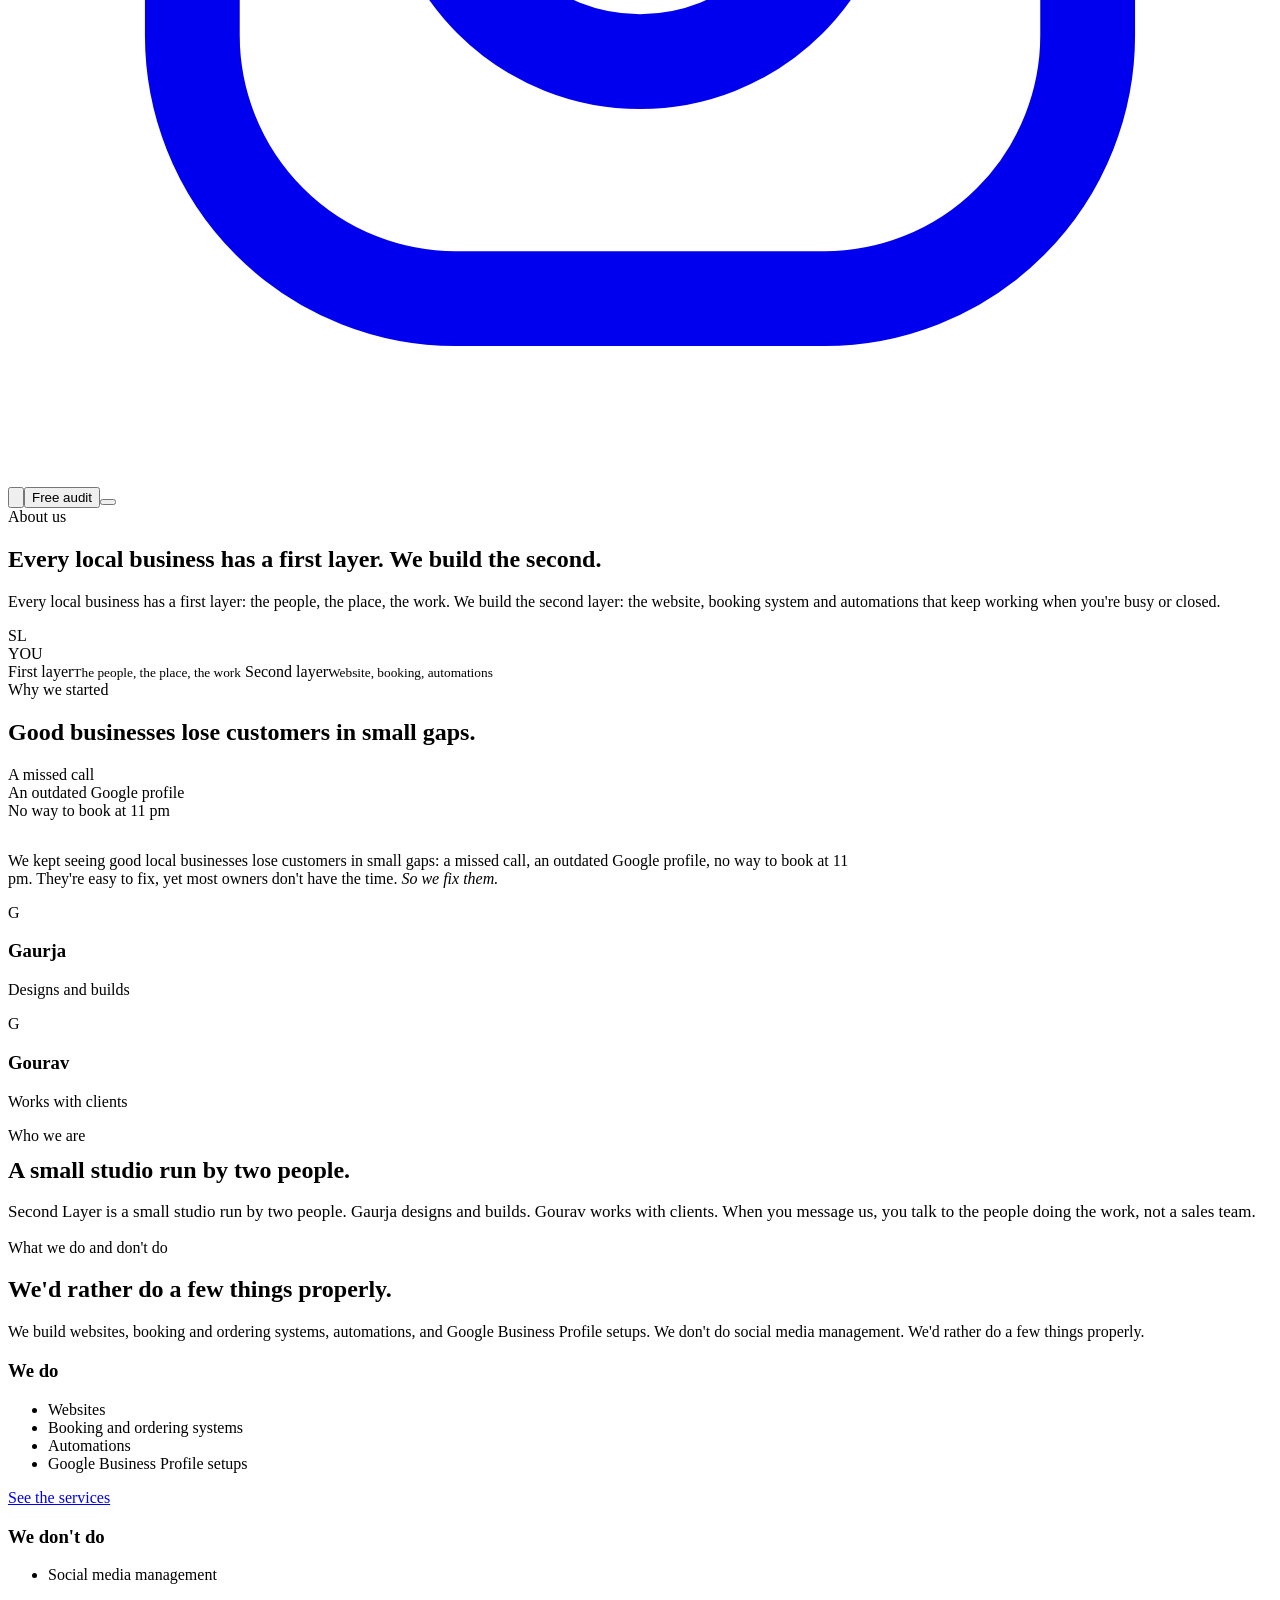
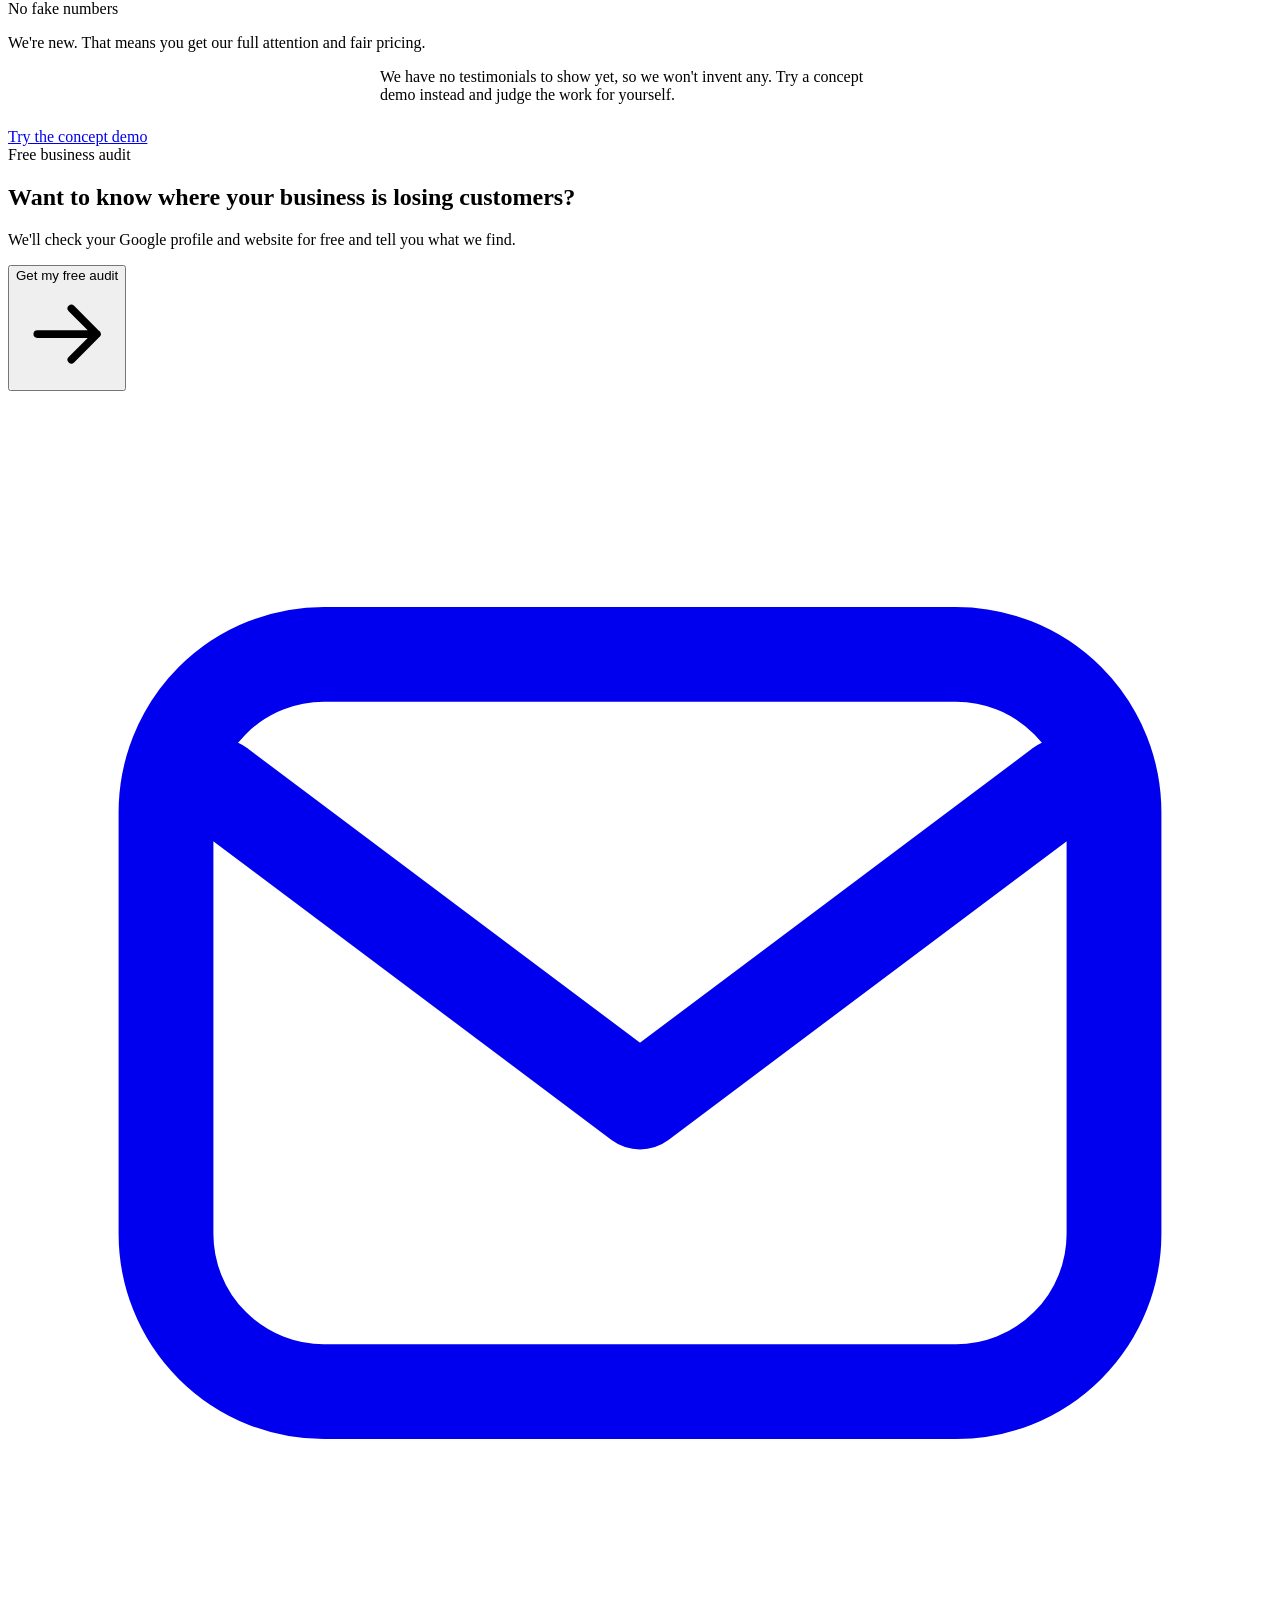
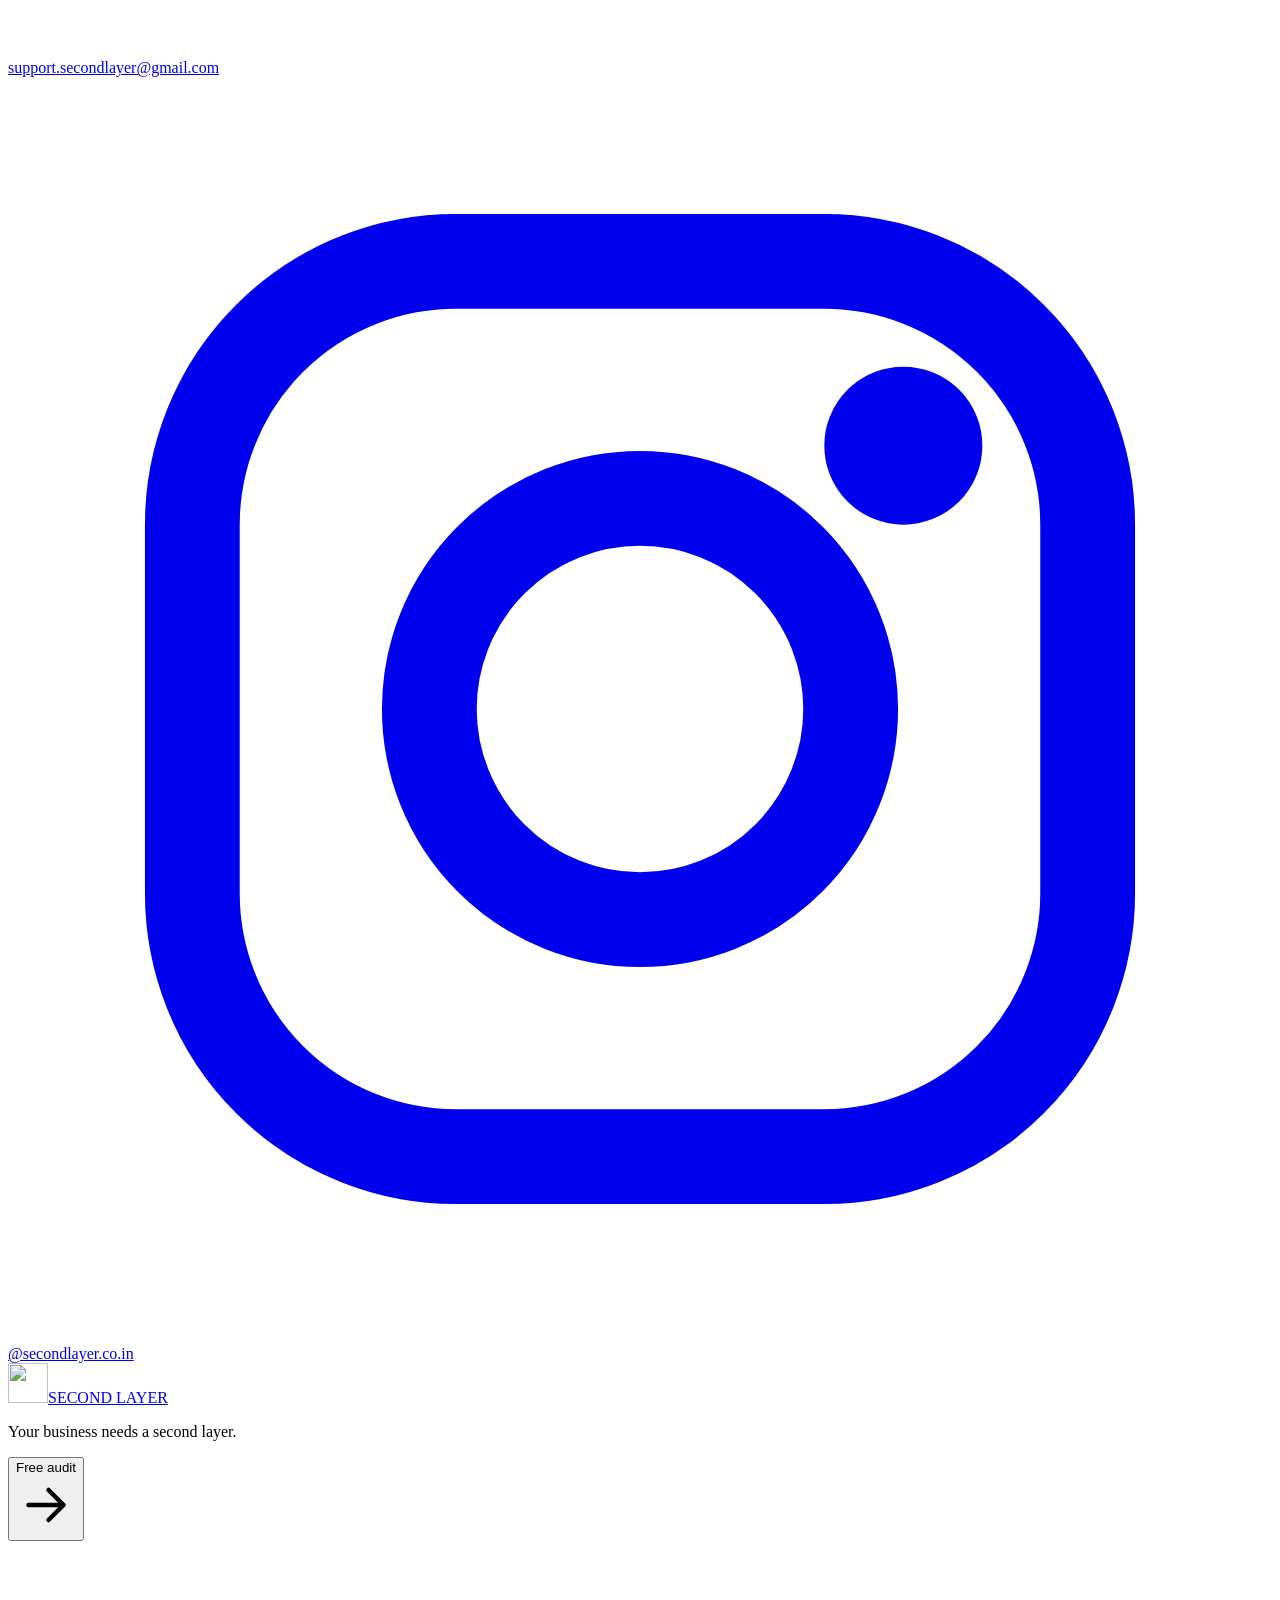
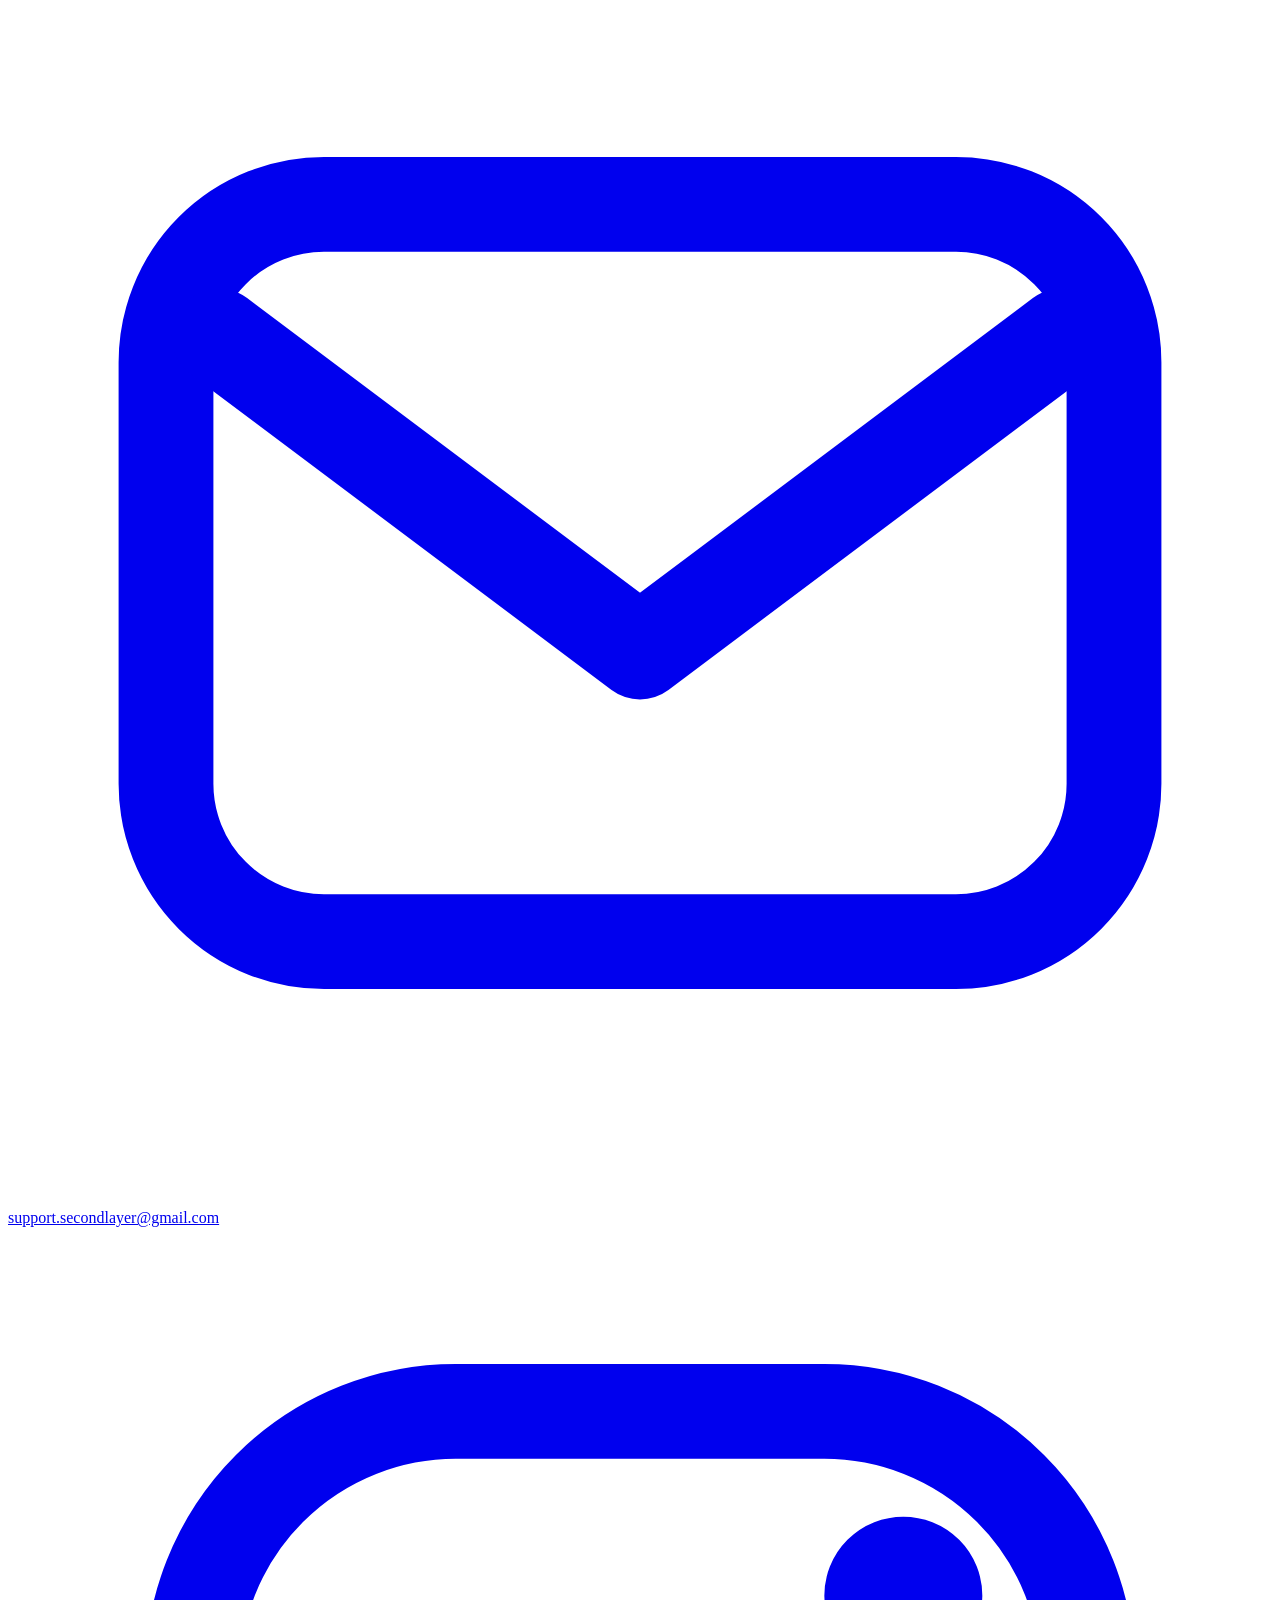
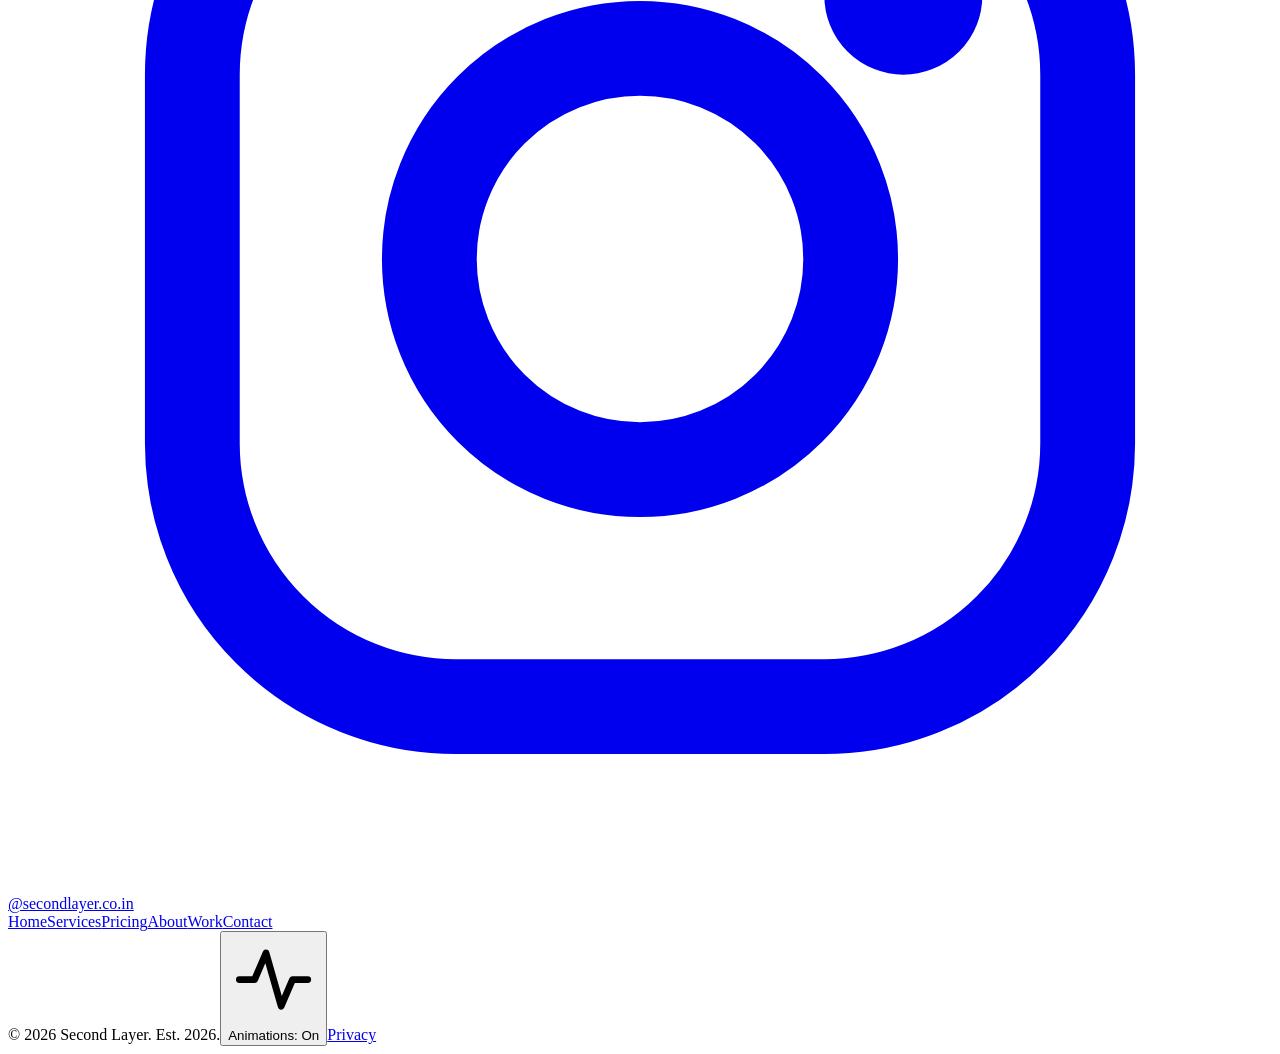
==== commit d42891ad: "Add files via upload SEO ADN FAVION update and  scroll animation" ====
--- a/secondlayer-website/about.html
+++ b/secondlayer-website/about.html
@@ -3,25 +3,27 @@
 <head>
 <meta charset="utf-8">
 <meta name="viewport" content="width=device-width, initial-scale=1, viewport-fit=cover">
-<title>About Second Layer | A Small Web Design &amp; Automation Studio for Local Businesses</title>
-<meta name="description" content="Second Layer is a small studio run by two people. We build websites, booking systems, automations and Google Business Profile setups that keep working when you're busy or closed.">
+<title>About Second Layer | Web &amp; AI Automation Studio</title>
+<meta name="description" content="A two-person studio building websites, AI automation and Google Profile setups that keep local businesses working.">
 <meta name="robots" content="index, follow, max-image-preview:large">
 <meta name="theme-color" content="#F3F1FA">
 <link rel="canonical" href="https://www.secondlayer.co.in/about">
 <meta property="og:type" content="website">
 <meta property="og:site_name" content="Second Layer">
 <meta property="og:locale" content="en_IN">
-<meta property="og:title" content="About Second Layer | A Small Web Design &amp; Automation Studio for Local Businesses">
-<meta property="og:description" content="Second Layer is a small studio run by two people. We build websites, booking systems, automations and Google Business Profile setups that keep working when you're busy or closed.">
+<meta property="og:title" content="About Second Layer | Web &amp; AI Automation Studio">
+<meta property="og:description" content="A two-person studio building websites, AI automation and Google Profile setups that keep local businesses working.">
 <meta property="og:url" content="https://www.secondlayer.co.in/about">
 <meta property="og:image" content="https://www.secondlayer.co.in/assets/img/second-layer-share.jpg">
 <meta property="og:image:width" content="1200">
 <meta property="og:image:height" content="630">
 <meta property="og:image:alt" content="Second Layer: your business needs a second layer. Free business audit.">
 <meta name="twitter:card" content="summary_large_image">
-<link rel="icon" href="/assets/img/favicon.svg" type="image/svg+xml">
-<link rel="icon" href="/assets/img/favicon.ico" sizes="any">
-<link rel="apple-touch-icon" href="/assets/img/favicon-180.png">
+<link rel="icon" href="/favicon.ico" sizes="48x48">
+<link rel="icon" href="/assets/img/icon.svg" type="image/svg+xml">
+<link rel="icon" href="/assets/img/icon-192.png" type="image/png" sizes="192x192">
+<link rel="apple-touch-icon" href="/assets/img/apple-touch-icon.png">
+<link rel="manifest" href="/site.webmanifest">
 <link rel="preconnect" href="https://fonts.googleapis.com">
 <link rel="preconnect" href="https://fonts.gstatic.com" crossorigin>
 <link rel="preload" as="style" href="https://fonts.googleapis.com/css2?family=Inter:wght@400;500;600&family=Sora:wght@600&display=swap" onload="this.onload=null;this.rel='stylesheet'">
@@ -40,7 +42,7 @@
 </head>
 <body data-page="about">
 <a class="skip" href="#main">Skip to content</a>
-<header id="site-nav" class="site-nav"><div class="container nav-inner"><a class="brand" href="/" aria-label="Second Layer home"><img src="/assets/img/favicon.svg" width="34" height="34" alt=""><span class="wordmark">SECOND LAYER</span></a><nav class="nav-links" id="nav-links" aria-label="Main"><a href="/">Home</a><a href="/services">Services</a><a href="/pricing">Pricing</a><a href="/about" aria-current="page">About</a><a href="/portfolio">Work<span class="nav-tag">Soon</span></a><a href="/contact">Contact</a><div class="nav-contact"><a href="mailto:support.secondlayer@gmail.com"><svg viewBox="0 0 24 24" fill="none" stroke="currentColor" stroke-width="1.8" stroke-linecap="round" stroke-linejoin="round" aria-hidden="true"><rect x="3" y="5" width="18" height="14" rx="3"></rect><path d="M4 7.5l8 6 8-6"></path></svg>support.secondlayer@gmail.com</a><a href="https://www.instagram.com/secondlayer.co.in" target="_blank" rel="noopener"><svg viewBox="0 0 24 24" fill="none" stroke="currentColor" stroke-width="1.8" stroke-linecap="round" stroke-linejoin="round" aria-hidden="true"><rect x="3.5" y="3.5" width="17" height="17" rx="5"></rect><circle cx="12" cy="12" r="4"></circle><circle cx="17" cy="7" r="0.6" fill="currentColor"></circle></svg>@secondlayer.co.in</a><button type="button" class="motion-btn" data-motion-toggle="" aria-pressed="true"><svg viewBox="0 0 24 24" fill="none" stroke="currentColor" stroke-width="1.8" stroke-linecap="round" stroke-linejoin="round" aria-hidden="true"><path d="M3 12h4l3-7 4 14 3-7h4"></path></svg>Animations: <span class="motion-state">On</span></button></div></nav><div class="nav-icons"><a class="icon-btn" href="mailto:support.secondlayer@gmail.com" aria-label="Email us"><svg viewBox="0 0 24 24" fill="none" stroke="currentColor" stroke-width="1.8" stroke-linecap="round" stroke-linejoin="round" aria-hidden="true"><rect x="3" y="5" width="18" height="14" rx="3"></rect><path d="M4 7.5l8 6 8-6"></path></svg></a><a class="icon-btn" href="https://www.instagram.com/secondlayer.co.in" target="_blank" rel="noopener" aria-label="Instagram"><svg viewBox="0 0 24 24" fill="none" stroke="currentColor" stroke-width="1.8" stroke-linecap="round" stroke-linejoin="round" aria-hidden="true"><rect x="3.5" y="3.5" width="17" height="17" rx="5"></rect><circle cx="12" cy="12" r="4"></circle><circle cx="17" cy="7" r="0.6" fill="currentColor"></circle></svg></a></div><button type="button" class="icon-btn theme-btn" data-theme-toggle="" aria-label="Switch to dark mode" title="Light or dark mode"><span class="i-sun"><svg viewBox="0 0 24 24" fill="none" stroke="currentColor" stroke-width="1.8" stroke-linecap="round" stroke-linejoin="round" aria-hidden="true"><circle cx="12" cy="12" r="4"></circle><path d="M12 2v2M12 20v2M2 12h2M20 12h2M4.9 4.9l1.4 1.4M17.7 17.7l1.4 1.4M4.9 19.1l1.4-1.4M17.7 6.3l1.4-1.4"></path></svg></span><span class="i-moon"><svg viewBox="0 0 24 24" fill="none" stroke="currentColor" stroke-width="1.8" stroke-linecap="round" stroke-linejoin="round" aria-hidden="true"><path d="M20 14.5A8 8 0 019.5 4a8 8 0 1010.5 10.5z"></path></svg></span></button><button class="btn btn-outline btn-sm nav-audit" data-open-audit="">Free audit</button><button class="nav-toggle" aria-expanded="false" aria-controls="nav-links" aria-label="Menu"><span></span><span></span><span></span></button></div></header>
+<header id="site-nav" class="site-nav"><div class="container nav-inner"><a class="brand" href="/" aria-label="Second Layer home"><img class="logo-light" src="/assets/img/logo-light.svg" width="34" height="34" alt=""><img class="logo-dark" src="/assets/img/favicon.svg" width="34" height="34" alt=""><span class="wordmark">SECOND LAYER</span></a><nav class="nav-links" id="nav-links" aria-label="Main"><a href="/">Home</a><a href="/services">Services</a><a href="/pricing">Pricing</a><a href="/about" aria-current="page">About</a><a href="/portfolio">Work<span class="nav-tag">Soon</span></a><a href="/contact">Contact</a><div class="nav-contact"><a href="mailto:support.secondlayer@gmail.com"><svg viewBox="0 0 24 24" fill="none" stroke="currentColor" stroke-width="1.8" stroke-linecap="round" stroke-linejoin="round" aria-hidden="true"><rect x="3" y="5" width="18" height="14" rx="3"></rect><path d="M4 7.5l8 6 8-6"></path></svg>support.secondlayer@gmail.com</a><a href="https://www.instagram.com/secondlayer.co.in" target="_blank" rel="noopener"><svg viewBox="0 0 24 24" fill="none" stroke="currentColor" stroke-width="1.8" stroke-linecap="round" stroke-linejoin="round" aria-hidden="true"><rect x="3.5" y="3.5" width="17" height="17" rx="5"></rect><circle cx="12" cy="12" r="4"></circle><circle cx="17" cy="7" r="0.6" fill="currentColor"></circle></svg>@secondlayer.co.in</a><button type="button" class="motion-btn" data-motion-toggle="" aria-pressed="true"><svg viewBox="0 0 24 24" fill="none" stroke="currentColor" stroke-width="1.8" stroke-linecap="round" stroke-linejoin="round" aria-hidden="true"><path d="M3 12h4l3-7 4 14 3-7h4"></path></svg>Animations: <span class="motion-state">On</span></button></div></nav><div class="nav-icons"><a class="icon-btn" href="mailto:support.secondlayer@gmail.com" aria-label="Email us"><svg viewBox="0 0 24 24" fill="none" stroke="currentColor" stroke-width="1.8" stroke-linecap="round" stroke-linejoin="round" aria-hidden="true"><rect x="3" y="5" width="18" height="14" rx="3"></rect><path d="M4 7.5l8 6 8-6"></path></svg></a><a class="icon-btn" href="https://www.instagram.com/secondlayer.co.in" target="_blank" rel="noopener" aria-label="Instagram"><svg viewBox="0 0 24 24" fill="none" stroke="currentColor" stroke-width="1.8" stroke-linecap="round" stroke-linejoin="round" aria-hidden="true"><rect x="3.5" y="3.5" width="17" height="17" rx="5"></rect><circle cx="12" cy="12" r="4"></circle><circle cx="17" cy="7" r="0.6" fill="currentColor"></circle></svg></a></div><button type="button" class="icon-btn theme-btn" data-theme-toggle="" aria-label="Switch to dark mode" title="Light or dark mode"><span class="i-sun"><svg viewBox="0 0 24 24" fill="none" stroke="currentColor" stroke-width="1.8" stroke-linecap="round" stroke-linejoin="round" aria-hidden="true"><circle cx="12" cy="12" r="4"></circle><path d="M12 2v2M12 20v2M2 12h2M20 12h2M4.9 4.9l1.4 1.4M17.7 17.7l1.4 1.4M4.9 19.1l1.4-1.4M17.7 6.3l1.4-1.4"></path></svg></span><span class="i-moon"><svg viewBox="0 0 24 24" fill="none" stroke="currentColor" stroke-width="1.8" stroke-linecap="round" stroke-linejoin="round" aria-hidden="true"><path d="M20 14.5A8 8 0 019.5 4a8 8 0 1010.5 10.5z"></path></svg></span></button><button class="btn btn-outline btn-sm nav-audit" data-open-audit="">Free audit</button><button class="nav-toggle" aria-expanded="false" aria-controls="nav-links" aria-label="Menu"><span></span><span></span><span></span></button></div></header>
 
 <main id="main">
   <!-- 1. The idea -->
